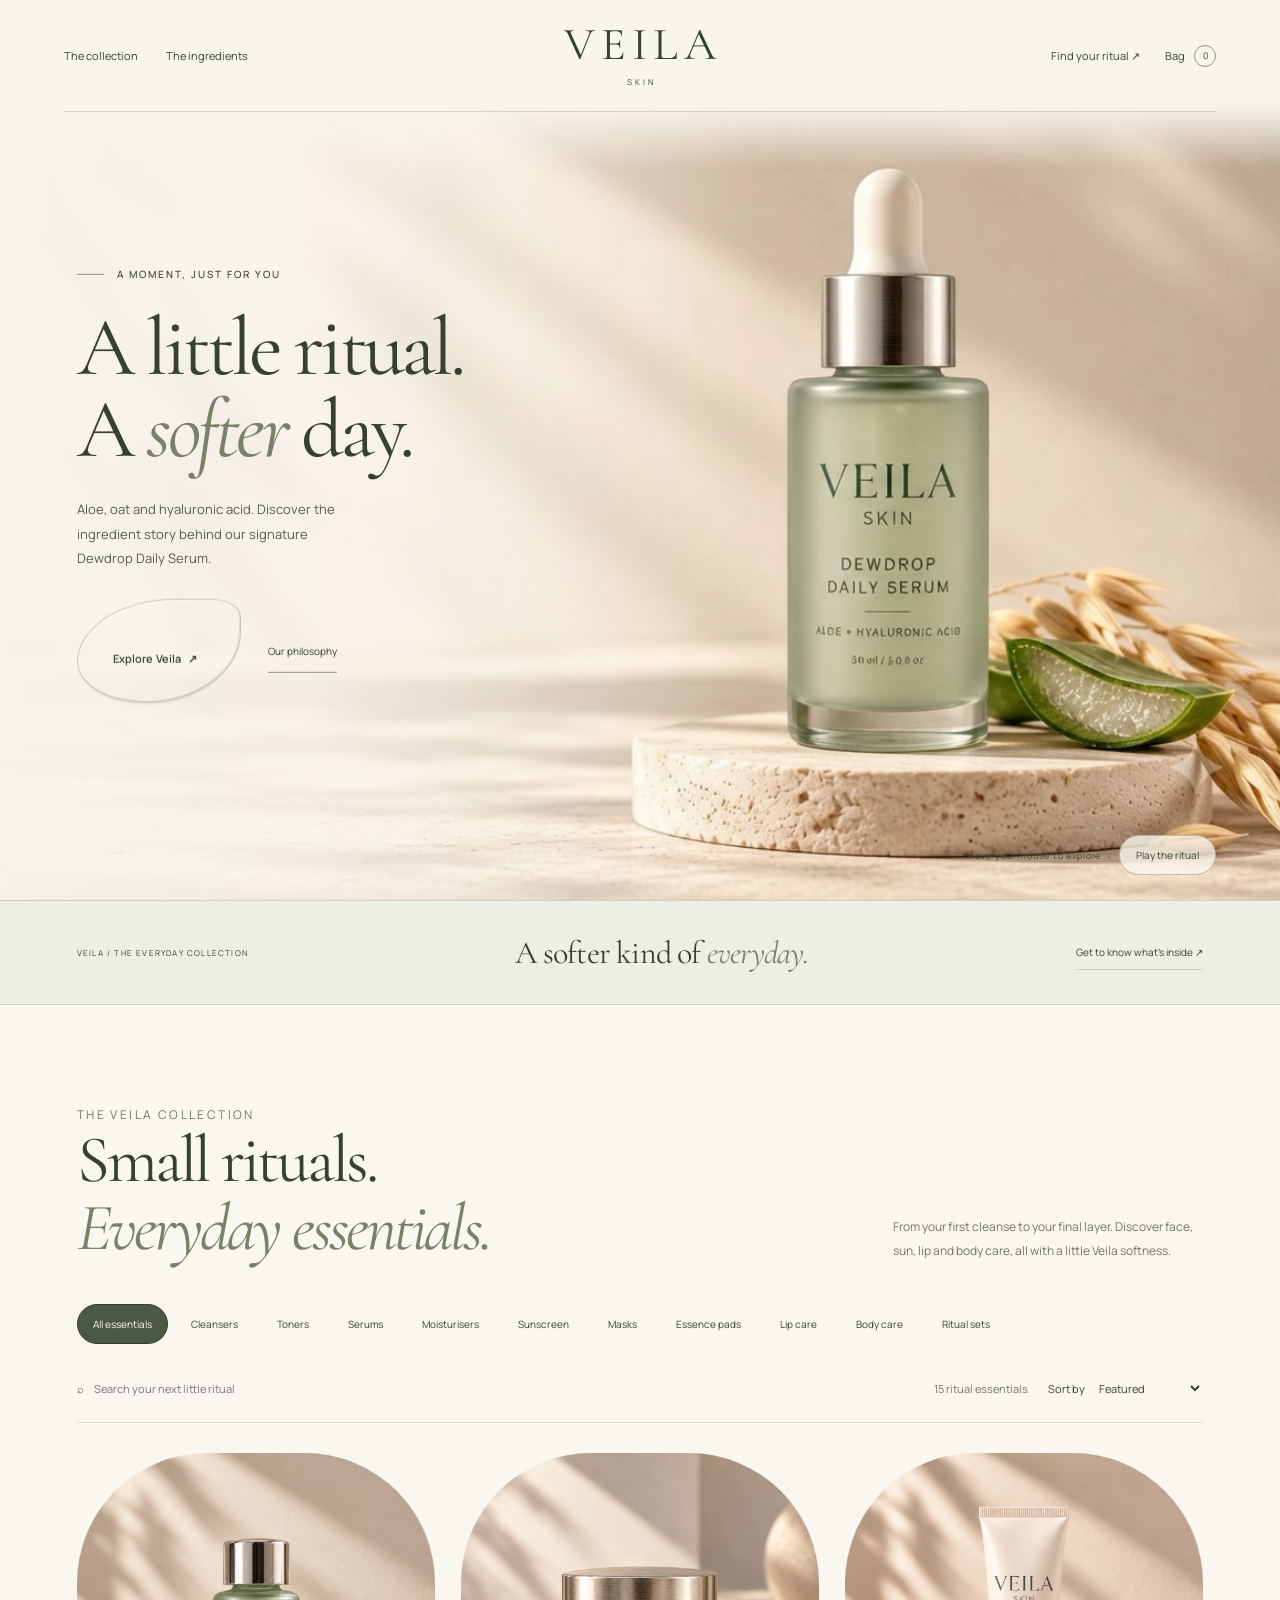
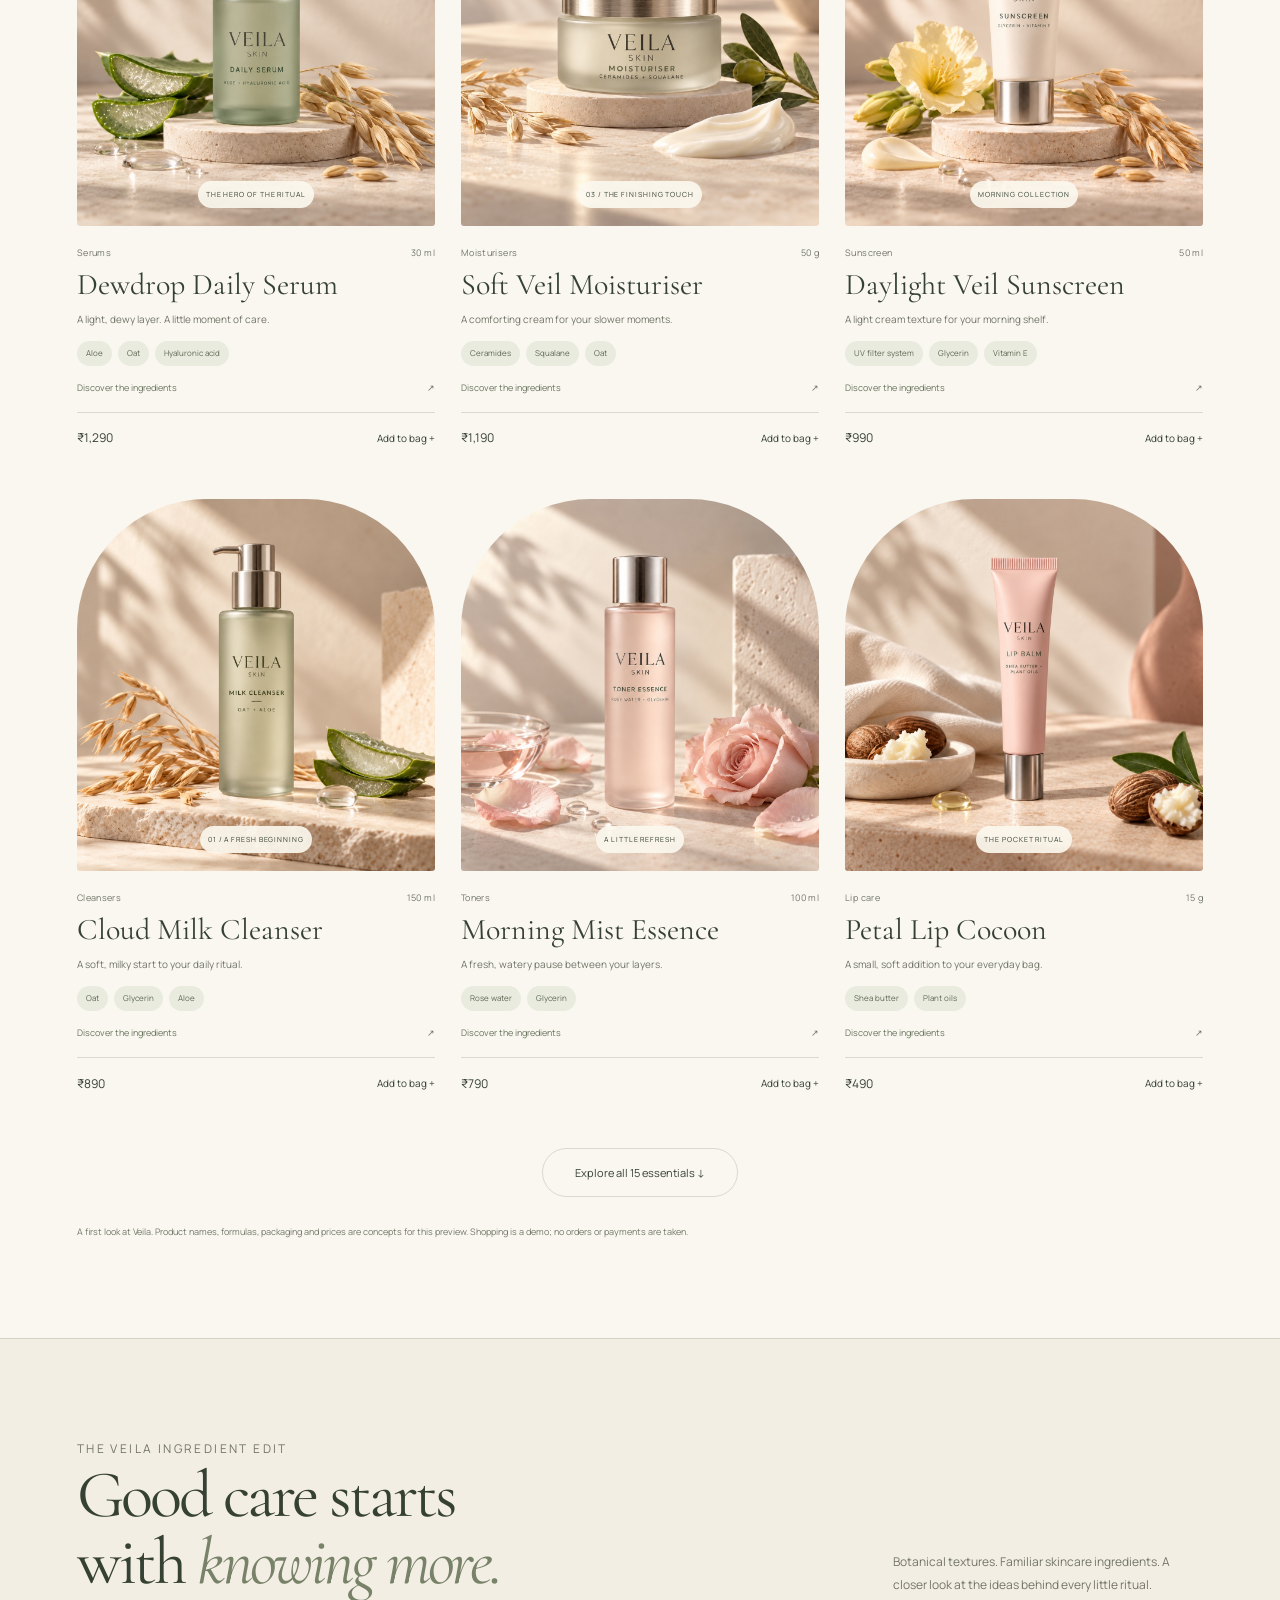
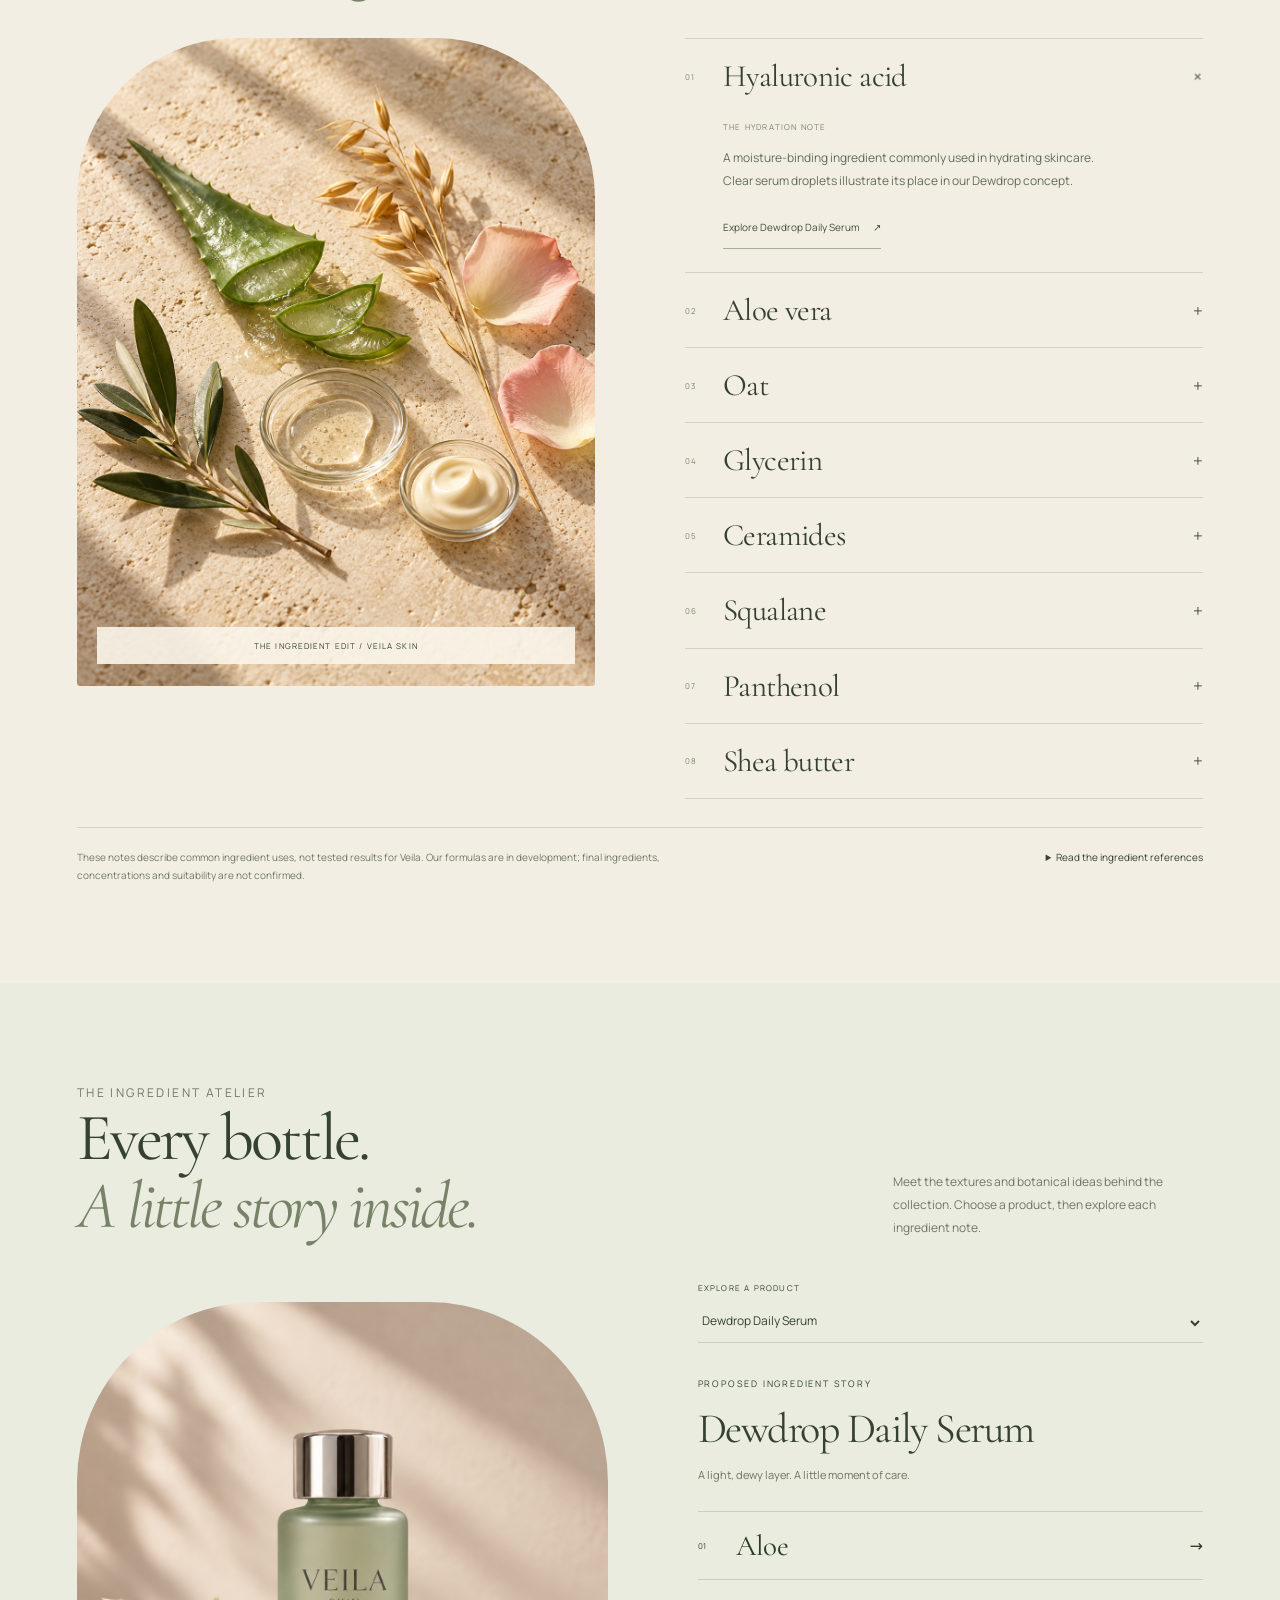
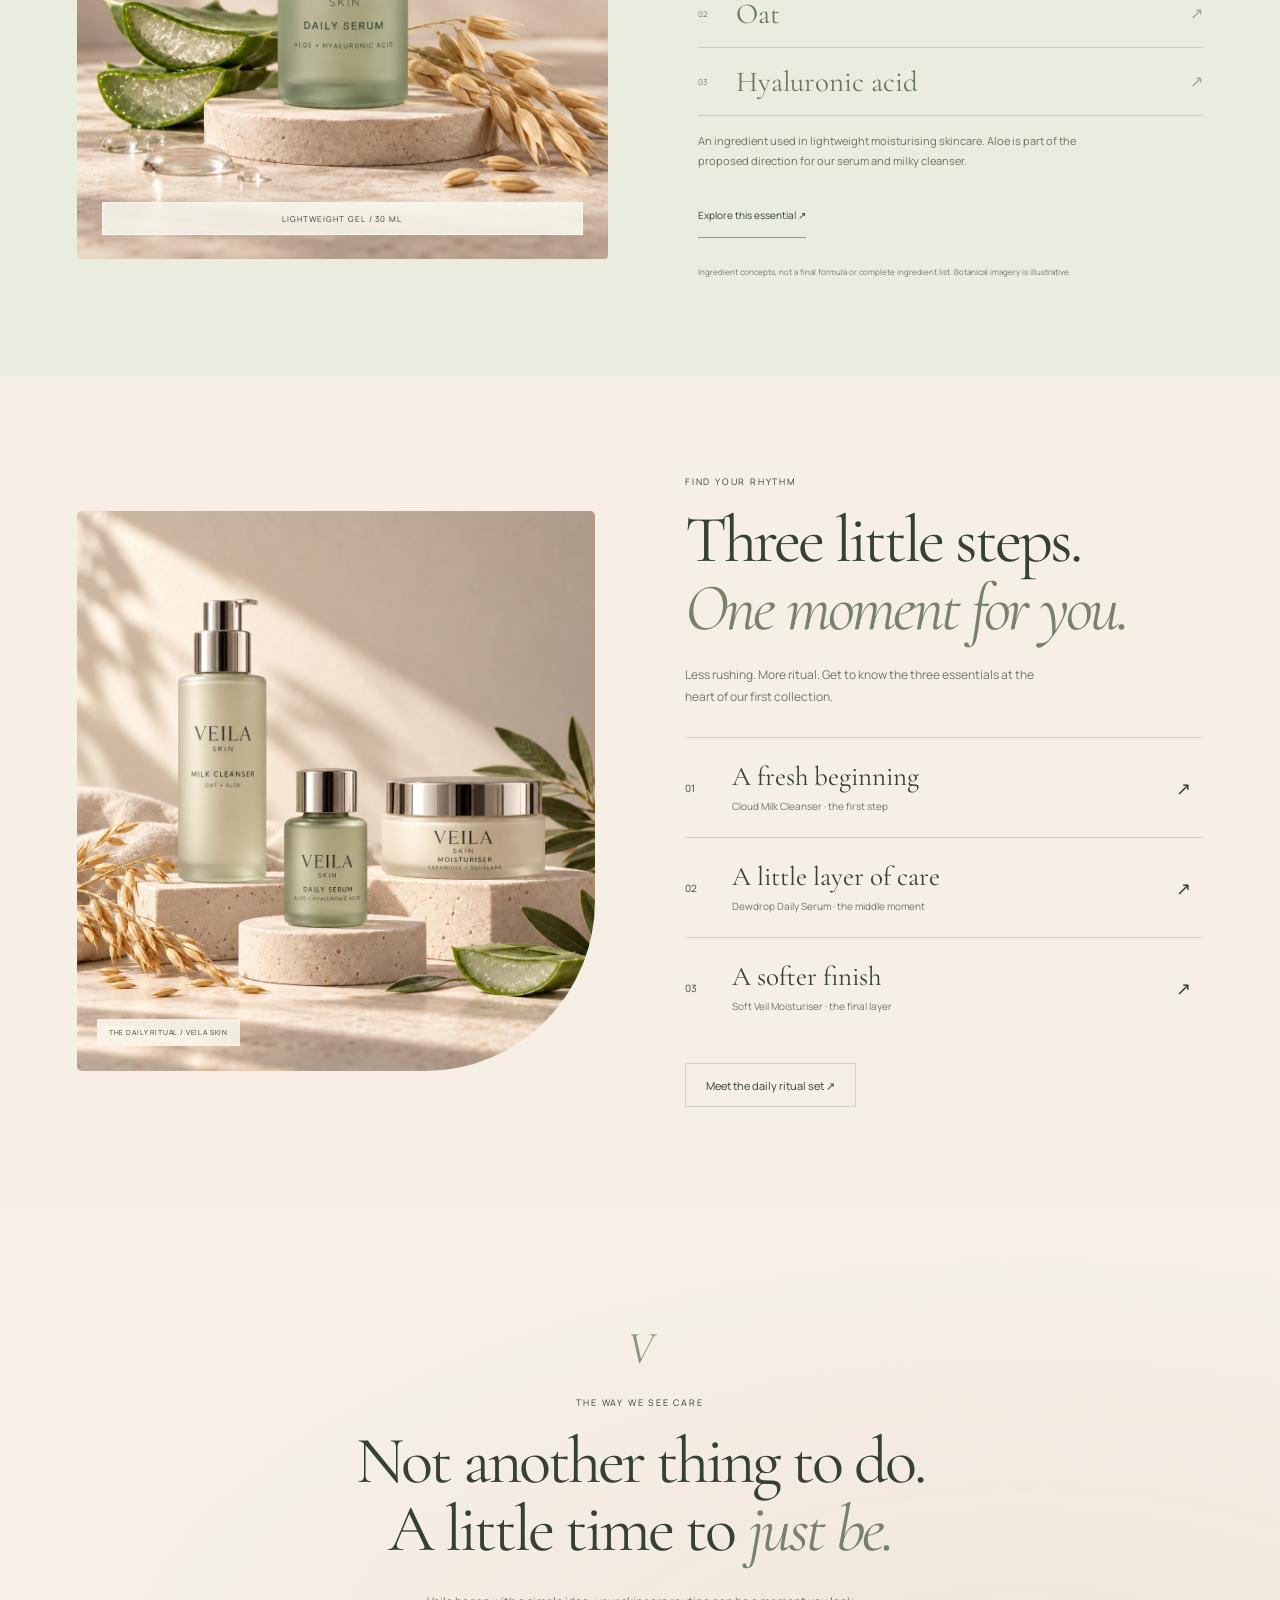
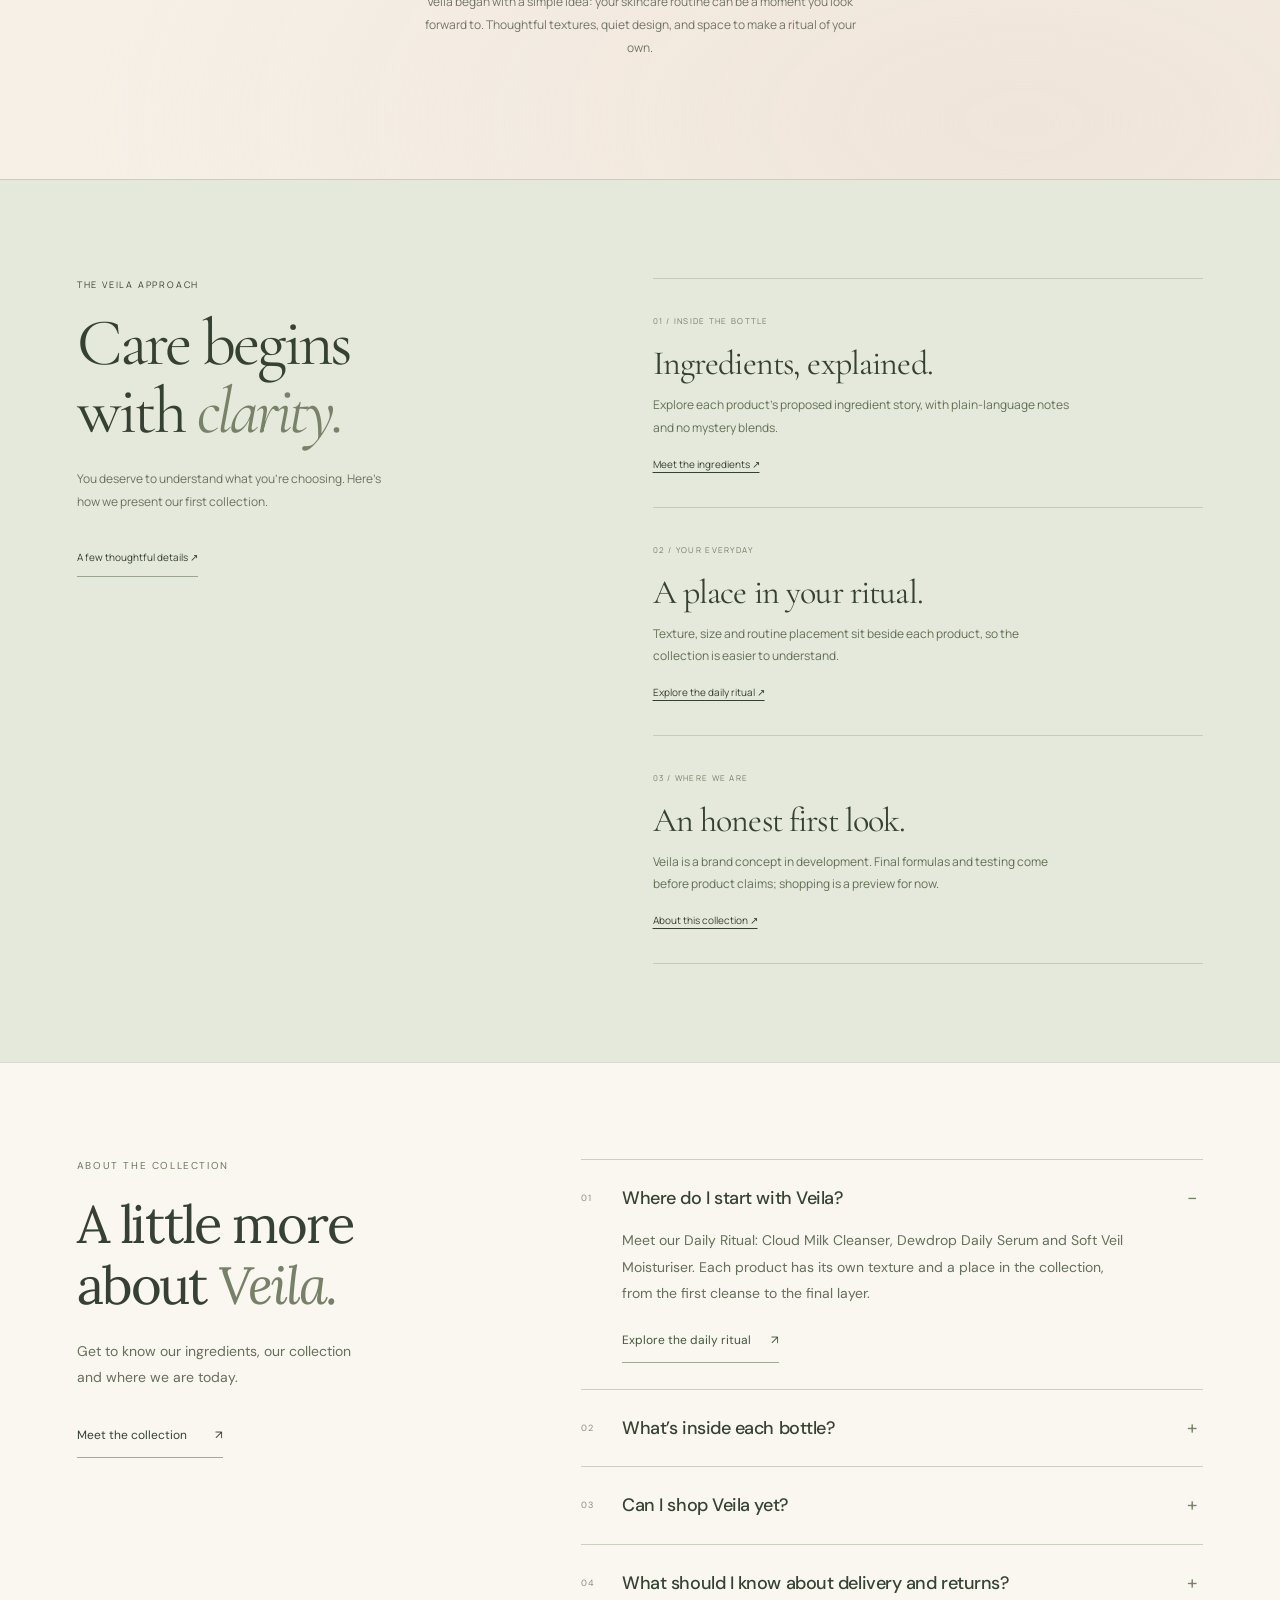
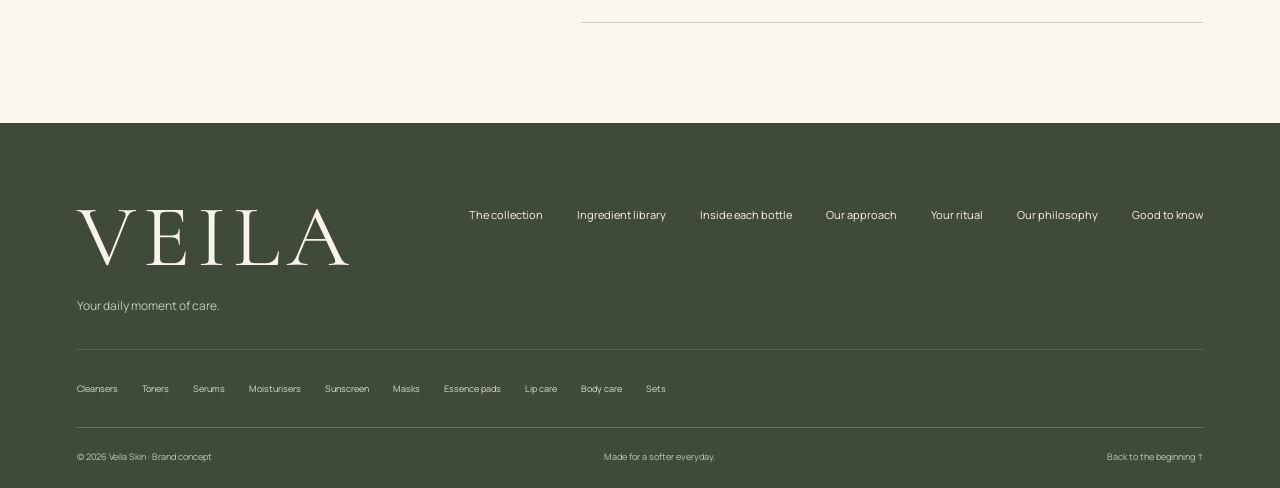
==== design/veila-hero.html @ 11baa106 "Use new Google Flow serum film for the interactive Veila hero" ====
<!DOCTYPE html>
<html lang="en">
<head>
<meta charset="UTF-8">
<meta name="viewport" content="width=device-width, initial-scale=1">
<meta name="description" content="Veila Skin — your daily moment of care. An interactive skincare design concept.">
<title>Veila Skin — A little ritual. A softer day.</title>
<link rel="preconnect" href="https://fonts.googleapis.com">
<link rel="preconnect" href="https://fonts.gstatic.com" crossorigin>
<link href="https://fonts.googleapis.com/css2?family=Cormorant+Garamond:ital,wght@0,400;0,500;1,400&family=Manrope:wght@400;500;600&family=DM+Sans:wght@400;500&family=Lora:ital,wght@0,400;1,400&display=swap" rel="stylesheet">
<style>
:root{--ink:#283a2e;--cream:#f8f5ee;--sage:#61734f;--muted:#697161;--line:rgba(40,58,46,.2)}
*{box-sizing:border-box}body{margin:0;background:var(--cream);color:var(--ink);font-family:Manrope,Arial,sans-serif}button,a,input{-webkit-tap-highlight-color:transparent}button{font:inherit;cursor:pointer}button:focus-visible,a:focus-visible,input:focus-visible{outline:2px solid #536a47;outline-offset:6px}a{color:inherit;text-decoration:none}.serif{font-family:'Cormorant Garamond',Georgia,serif}
.hero{position:relative;isolation:isolate;width:100%;height:100svh;min-height:640px;overflow:hidden;background:#e6dfd1}
.scene{position:absolute;inset:0;z-index:-3;overflow:hidden;pointer-events:none}.scene img,.scene canvas{width:100%;height:100%;display:block;object-fit:cover;object-position:57% center;transform:translateX(10%)}.shade{position:absolute;inset:0;z-index:-2;pointer-events:none;background:linear-gradient(90deg,rgba(248,245,238,.92) 0%,rgba(248,245,238,.8) 24%,rgba(248,245,238,.15) 49%,transparent 65%),linear-gradient(0deg,rgba(248,245,238,.95),transparent 20%,transparent 82%,rgba(248,245,238,.3))}
.nav{position:absolute;top:0;left:5%;right:5%;height:112px;display:grid;grid-template-columns:1fr 1fr 1fr;align-items:center;border-bottom:1px solid var(--line);z-index:3}.nav-links{display:flex;gap:28px}.nav button{background:none;border:0;padding:12px 0;min-height:44px;font-size:11px;color:var(--ink)}.brand{justify-self:center;display:flex;flex-direction:column;align-items:center}.brand-name{font-size:46px;letter-spacing:.13em;line-height:.9;padding-left:.13em}.brand-sub{font-size:8px;letter-spacing:.4em;padding-left:.4em;margin-top:10px}.nav-right{justify-self:end;display:flex;align-items:center;gap:25px}.bag-count{margin-left:7px;display:inline-flex;align-items:center;justify-content:center;width:22px;height:22px;border:1px solid #8f9b83;border-radius:50%;font-size:9px}.mobile-menu{display:none!important}
.copy{position:absolute;left:6%;top:50%;transform:translateY(-42%);max-width:44%;pointer-events:none}.copy button,.copy a{pointer-events:auto}.eyebrow{font-size:10px;font-weight:500;letter-spacing:.2em;text-transform:uppercase;display:flex;gap:13px;align-items:center;margin-bottom:26px}.eyebrow:before{content:'';width:27px;height:1px;background:#859479}.headline{font-weight:400;font-size:clamp(67px,6.8vw,110px);line-height:.94;letter-spacing:-.045em;margin:0 0 27px}.headline em{font-weight:400;color:var(--sage)}.intro{font-size:13px;line-height:1.9;max-width:295px;color:#53604c;margin:0 0 28px}.cta-row{display:flex;gap:27px;align-items:center}.primary{display:flex;align-items:center;gap:40px;background:var(--ink);color:var(--cream);border:1px solid var(--ink);padding:18px 22px;font-size:11px;transition:background .2s}.primary:hover{background:#42513b}.text-link{background:none;border:0;border-bottom:1px solid #8d9b81;padding:9px 0;min-height:44px;font-size:10px;color:var(--ink)}
.scene-note{position:absolute;right:5%;top:145px;font-size:9px;letter-spacing:.2em;text-transform:uppercase}
.mobile-panel{display:none;position:absolute;top:90px;left:20px;right:20px;padding:20px;background:rgba(248,245,238,.97);border:1px solid var(--line);z-index:4}.mobile-panel.is-open{display:flex;gap:24px}.mobile-panel button{border:0;background:none;font-size:12px;padding:10px 0}.toast{position:fixed;bottom:110px;left:50%;transform:translate(-50%,10px);max-width:calc(100vw - 32px);width:max-content;background:#283a2e;color:#f8f5ee;padding:14px 20px;font-size:12px;line-height:1.6;opacity:0;pointer-events:none;transition:opacity .2s,transform .2s;z-index:8}.toast.visible{opacity:1;transform:translate(-50%,0)}
@media(min-aspect-ratio:2/1){.scene img,.scene canvas{object-position:57% 58%}.headline{font-size:clamp(70px,6vw,100px)}.copy{transform:translateY(-38%)}}
@media(max-width:1050px){.nav{left:4%;right:4%;height:98px}.nav-links{gap:19px}.nav-right{gap:15px}.nav button{font-size:10px}.copy{left:5%;max-width:47%}.headline{font-size:75px}.scene-note{top:124px}.intro{font-size:12px;max-width:270px}.primary{gap:25px}}
@media(max-width:760px){.hero{min-height:720px}.nav{height:86px;left:22px;right:22px}.nav-links{display:none}.mobile-menu{display:block!important;justify-self:start}.brand-name{font-size:36px}.brand-sub{font-size:7px;margin-top:8px}.nav-right .ritual-link{display:none}.nav-right{gap:0}.nav button{font-size:10px}.scene{top:38%;height:55%;bottom:auto}.scene img,.scene canvas{object-position:57% center;transform:none}.shade{background:linear-gradient(180deg,#f8f5ee 0%,rgba(248,245,238,.98) 24%,rgba(248,245,238,.4) 43%,transparent 62%,rgba(248,245,238,.12) 76%,#f8f5ee 95%)}.copy{top:116px;left:24px;right:24px;max-width:none;transform:none}.eyebrow{font-size:8px;letter-spacing:.16em;margin-bottom:15px}.eyebrow:before{width:20px}.headline{font-size:clamp(48px,12vw,68px);line-height:.94;margin-bottom:15px;letter-spacing:-.045em}.intro{font-size:11px;line-height:1.7;max-width:270px;margin-bottom:16px}.primary{font-size:10px;padding:13px 17px;gap:27px}.text-link{font-size:9px}.cta-row{gap:23px}.scene-note{display:none}.toast{bottom:100px}}
@media(max-height:690px) and (min-width:761px){.nav{height:85px}.copy{transform:translateY(-35%)}.headline{font-size:70px;margin-bottom:19px}.eyebrow{margin-bottom:17px}.intro{margin-bottom:19px}.scene-note{top:115px}}
@media(prefers-reduced-motion:reduce){*{transition:none!important}}
.scene canvas{position:absolute;inset:0}.scene canvas[hidden]{display:none}
</style>
<link rel="stylesheet" href="storefront.css">
<link rel="stylesheet" href="veila-refined.css">
<link rel="stylesheet" href="hero-refined.css">
</head>
<body>
<a class="skip-link" href="#collection">Skip to collection</a>
<main>
<section class="hero film-hero" id="hero" aria-label="Veila Skin introduction">
  <div class="scene hero-film-scene" id="bottle-viewer" aria-label="Veila Dewdrop serum film with aloe and oats">
    <img class="film-poster" src="assets/veila-hero-v3/poster.jpg" alt="Veila Dewdrop Daily Serum on pale stone with aloe and oats" width="1280" height="720" fetchpriority="high">
    <video id="hero-film" muted playsinline preload="auto" poster="assets/veila-hero-v3/poster.jpg" aria-label="Ten-second Veila serum ritual: a glass dropper opens and releases serum" tabindex="-1"><source src="assets/veila-hero-v3/veila-natural-ritual-10s.mp4" type="video/mp4"></video>
  </div>
  <div class="shade" aria-hidden="true"></div>
  <header class="nav" aria-label="Main navigation">
    <nav class="nav-links" aria-label="Explore Veila"><button type="button" data-jump="collection">The collection</button><button type="button" data-jump="ingredients">The ingredients</button></nav>
    <button class="mobile-menu" id="menu-toggle" type="button" aria-controls="mobile-navigation" aria-expanded="false">Menu +</button>
    <a id="veila-home" class="brand" href="#hero" aria-label="Veila Skin home"><span class="brand-name serif">VEILA</span><span class="brand-sub">SKIN</span></a>
    <div class="nav-right"><button type="button" class="ritual-link" data-jump="ritual">Find your ritual ↗</button><button type="button" data-bag aria-label="Shopping bag, zero items">Bag <span class="bag-count">0</span></button></div>
  </header>
  <nav class="mobile-panel" id="mobile-navigation" aria-label="Mobile navigation"><button type="button" data-jump="collection">The collection</button><button type="button" data-jump="ingredients">The ingredients</button></nav>
  <section class="copy" aria-labelledby="headline">
    <div class="eyebrow">A moment, just for you</div>
    <h1 class="headline serif" id="headline">A little ritual.<br>A <em>softer</em> day.</h1>
    <p class="intro">Aloe, oat and hyaluronic acid. Discover the ingredient story behind our signature Dewdrop Daily Serum.</p>
    <div class="cta-row"><span class="water-button-anchor"><button class="primary water-button" type="button" data-jump="collection"><span class="water-button-label">Explore Veila <span aria-hidden="true">↗</span></span></button></span><button class="text-link" type="button" data-jump="philosophy">Our philosophy</button></div>
  </section>
  <div class="film-controls"><span class="film-hint">Move your mouse to explore</span><button type="button" class="film-toggle" id="film-toggle" aria-pressed="false">Play the ritual</button></div>

</section>
<div class="editorial-strip"><span>VEILA / THE EVERYDAY COLLECTION</span><p class="serif">A softer kind of <em>everyday.</em></p><a href="#ingredients">Get to know what’s inside ↗</a></div>
<section class="section collection" id="collection" aria-labelledby="collection-title">
  <div class="section-top"><div><p class="section-kicker">The Veila collection</p><h2 class="section-heading serif" id="collection-title">Small rituals.<br><em>Everyday essentials.</em></h2></div><p>From your first cleanse to your final layer. Discover face, sun, lip and body care, all with a little Veila softness.</p></div>
  <div class="category-tabs" role="group" aria-label="Filter by product category"><button type="button" data-category="All" aria-pressed="true">All essentials</button><button type="button" data-category="Cleansers" aria-pressed="false">Cleansers</button><button type="button" data-category="Toners" aria-pressed="false">Toners</button><button type="button" data-category="Serums" aria-pressed="false">Serums</button><button type="button" data-category="Moisturisers" aria-pressed="false">Moisturisers</button><button type="button" data-category="Sunscreen" aria-pressed="false">Sunscreen</button><button type="button" data-category="Masks" aria-pressed="false">Masks</button><button type="button" data-category="Essence pads" aria-pressed="false">Essence pads</button><button type="button" data-category="Lip care" aria-pressed="false">Lip care</button><button type="button" data-category="Body care" aria-pressed="false">Body care</button><button type="button" data-category="Sets" aria-pressed="false">Ritual sets</button></div>
  <div class="shop-tools"><label class="search-wrap"><span aria-hidden="true">⌕</span><input id="product-search" type="search" aria-label="Search the collection" placeholder="Search your next little ritual"></label><span class="product-count" id="product-count" role="status">15 ritual essentials</span><label class="sort-wrap" for="product-sort">Sort by <select id="product-sort"><option value="featured">Featured</option><option value="low">Price: low to high</option><option value="high">Price: high to low</option><option value="name">Name: A to Z</option></select></label></div>
  <div class="product-grid" id="product-grid"></div>
<div class="collection-more"><button type="button" class="outline-button" id="show-more">Explore all 15 essentials ↓</button></div>
  <noscript><p>Enable JavaScript to explore the collection and interactive product details.</p></noscript>
  <p class="catalog-note">A first look at Veila. Product names, formulas, packaging and prices are concepts for this preview. Shopping is a demo; no orders or payments are taken.</p>
</section>
<section class="section ingredient-library" id="ingredient-library" aria-labelledby="library-title">
  <div class="section-top"><div><p class="section-kicker">The Veila ingredient edit</p><h2 class="section-heading serif" id="library-title">Good care starts<br>with <em>knowing more.</em></h2></div><p>Botanical textures. Familiar skincare ingredients. A closer look at the ideas behind every little ritual.</p></div>
  <div class="library-layout"><figure class="library-photo"><img src="assets/veila-parallax/ingredient-still-life.png" alt="Aloe, oats, rose petals, olive leaves and skincare textures arranged on warm limestone" width="1122" height="1402" loading="lazy"><figcaption>THE INGREDIENT EDIT / VEILA SKIN</figcaption></figure><div class="library-index"><details class="library-entry" open><summary><span class="library-number">01</span><span class="serif">Hyaluronic acid</span><span class="library-plus" aria-hidden="true">+</span></summary><div class="library-entry-body"><span class="library-role">The hydration note</span><p>A moisture-binding ingredient commonly used in hydrating skincare. Clear serum droplets illustrate its place in our Dewdrop concept.</p><button type="button" data-ingredients="serum">Explore Dewdrop Daily Serum <span aria-hidden="true">↗</span></button></div></details><details class="library-entry" ><summary><span class="library-number">02</span><span class="serif">Aloe vera</span><span class="library-plus" aria-hidden="true">+</span></summary><div class="library-entry-body"><span class="library-role">The botanical note</span><p>An ingredient used in lightweight moisturising skincare. Aloe is part of the proposed direction for our serum and milky cleanser.</p><button type="button" data-ingredients="cleanser">Explore Cloud Milk Cleanser <span aria-hidden="true">↗</span></button></div></details><details class="library-entry" ><summary><span class="library-number">03</span><span class="serif">Oat</span><span class="library-plus" aria-hidden="true">+</span></summary><div class="library-entry-body"><span class="library-role">The comfort note</span><p>Oat inspires our cleanser, serum and body care. Its final ingredient form is still being selected; colloidal oatmeal is a specific form used in soothing skincare.</p><button type="button" data-ingredients="body">Explore Oat Silk Body Lotion <span aria-hidden="true">↗</span></button></div></details><details class="library-entry" ><summary><span class="library-number">04</span><span class="serif">Glycerin</span><span class="library-plus" aria-hidden="true">+</span></summary><div class="library-entry-body"><span class="library-role">The everyday moisture note</span><p>A humectant used to attract moisture. A proposed ingredient in our cleanser, toner, body care and several other Veila essentials.</p><button type="button" data-ingredients="toner">Explore Morning Mist Essence <span aria-hidden="true">↗</span></button></div></details><details class="library-entry" ><summary><span class="library-number">05</span><span class="serif">Ceramides</span><span class="library-plus" aria-hidden="true">+</span></summary><div class="library-entry-body"><span class="library-role">The barrier note</span><p>Lipids used in moisturisers to support the skin barrier. Part of the proposed direction for Soft Veil and Rice Cloud.</p><button type="button" data-ingredients="cream">Explore Soft Veil Moisturiser <span aria-hidden="true">↗</span></button></div></details><details class="library-entry" ><summary><span class="library-number">06</span><span class="serif">Squalane</span><span class="library-plus" aria-hidden="true">+</span></summary><div class="library-entry-body"><span class="library-role">The softening note</span><p>An emollient oil used in moisturising skincare. Proposed for Soft Veil and Moonlit; the olive imagery is illustrative, not a sourcing claim.</p><button type="button" data-ingredients="night">Explore Moonlit Peptide Serum <span aria-hidden="true">↗</span></button></div></details><details class="library-entry" ><summary><span class="library-number">07</span><span class="serif">Panthenol</span><span class="library-plus" aria-hidden="true">+</span></summary><div class="library-entry-body"><span class="library-role">The vitamin B5 note</span><p>Provitamin B5 is found in moisturising skincare. It features in the proposed ingredient stories for Meadow Dew and Dew Petal.</p><button type="button" data-ingredients="gel">Explore Meadow Dew Gel Moisturiser <span aria-hidden="true">↗</span></button></div></details><details class="library-entry" ><summary><span class="library-number">08</span><span class="serif">Shea butter</span><span class="library-plus" aria-hidden="true">+</span></summary><div class="library-entry-body"><span class="library-role">The rich texture note</span><p>A butter used in moisturising products. It inspires the rich texture direction of our lip balm and body lotion.</p><button type="button" data-ingredients="lip">Explore Petal Lip Cocoon <span aria-hidden="true">↗</span></button></div></details></div></div>
  <div class="library-footnote"><p>These notes describe common ingredient uses, not tested results for Veila. Our formulas are in development; final ingredients, concentrations and suitability are not confirmed.</p><details><summary>Read the ingredient references</summary><p><a href="https://www.aad.org/public/everyday-care/skin-care-secrets/routine/facial-masks-and-skin-care" target="_blank" rel="noopener">American Academy of Dermatology: skincare ingredients ↗</a><br><a href="https://www.aad.org/public/everyday-care/skin-care-basics/care/winter-skin-survival-kit" target="_blank" rel="noopener">American Academy of Dermatology: moisturising ingredients ↗</a><br><a href="https://health.clevelandclinic.org/squalane" target="_blank" rel="noopener">Cleveland Clinic: squalane ↗</a><br><a href="https://www.healthychildren.org/English/ages-stages/teen/Pages/trendy-skin-care-for-tweens-and-teens-is-it-safe.aspx" target="_blank" rel="noopener">American Academy of Pediatrics: moisturiser ingredient guidance ↗</a></p></details></div>
</section>
<section class="ingredient-section section" id="ingredients" aria-labelledby="ingredients-heading">
 <div class="section-top"><div><p class="section-kicker">The ingredient atelier</p><h2 class="section-heading serif" id="ingredients-heading">Every bottle.<br><em>A little story inside.</em></h2></div><p>Meet the textures and botanical ideas behind the collection. Choose a product, then explore each ingredient note.</p></div>
 <div class="ingredient-layout"><div class="ingredient-picture" id="ingredient-picture"></div><div class="ingredient-copy"><label class="ingredient-selector" for="ingredient-product">EXPLORE A PRODUCT<select id="ingredient-product"></select></label><p class="section-kicker">PROPOSED INGREDIENT STORY</p><h3 class="serif" id="ingredient-name"></h3><p id="ingredient-intro"></p><div id="ingredient-notes" class="ingredient-notes"></div><p id="ingredient-description" role="status"></p><button type="button" class="text-link" id="ingredient-view-product" data-detail="serum">Explore this essential ↗</button><p id="ingredient-disclaimer" class="catalog-note"></p></div></div>
</section>
<section class="section ritual" id="ritual" aria-labelledby="ritual-title">
  <div class="ritual-picture"><img src="assets/veila-products/set-labelled.jpg" width="1254" height="1254" loading="lazy" alt="Veila cleanser, serum and moisturiser on limestone with oat and aloe ingredient styling"><span>THE DAILY RITUAL / VEILA SKIN</span></div>
  <div class="ritual-copy"><div class="section-kicker">Find your rhythm</div><h2 class="section-heading serif" id="ritual-title">Three little steps.<br><em>One moment for you.</em></h2><p>Less rushing. More ritual. Get to know the three essentials at the heart of our first collection.</p><ol class="ritual-steps"><li><span class="step-number">01</span><div><span class="step-title">A fresh beginning</span><span class="step-detail">Cloud Milk Cleanser · the first step</span></div><button class="step-link" type="button" data-detail="cleanser" aria-label="Explore Cloud Milk Cleanser">↗</button></li><li><span class="step-number">02</span><div><span class="step-title">A little layer of care</span><span class="step-detail">Dewdrop Daily Serum · the middle moment</span></div><button class="step-link" type="button" data-detail="serum" aria-label="Explore Dewdrop Daily Serum">↗</button></li><li><span class="step-number">03</span><div><span class="step-title">A softer finish</span><span class="step-detail">Soft Veil Moisturiser · the final layer</span></div><button class="step-link" type="button" data-detail="cream" aria-label="Explore Soft Veil Moisturiser">↗</button></li></ol><button type="button" class="outline-button" data-detail="set">Meet the daily ritual set ↗</button></div>
</section>
<section class="section philosophy" id="philosophy" aria-labelledby="philosophy-title"><p class="section-kicker">The way we see care</p><h2 class="section-heading serif" id="philosophy-title">Not another thing to do.<br>A little time to <em>just be.</em></h2><p>Veila began with a simple idea: your skincare routine can be a moment you look forward to. Thoughtful textures, quiet design, and space to make a ritual of your own.</p></section>
<section class="section care-clarity" id="our-approach" aria-labelledby="clarity-title"><div class="clarity-heading"><p class="section-kicker">The Veila approach</p><h2 class="section-heading serif" id="clarity-title">Care begins<br>with <em>clarity.</em></h2><p>You deserve to understand what you’re choosing. Here’s how we present our first collection.</p><a class="clarity-link" href="#details">A few thoughtful details ↗</a></div><div class="clarity-principles"><article><span>01 / INSIDE THE BOTTLE</span><h3 class="serif">Ingredients, explained.</h3><p>Explore each product’s proposed ingredient story, with plain-language notes and no mystery blends.</p><a href="#ingredient-library">Meet the ingredients ↗</a></article><article><span>02 / YOUR EVERYDAY</span><h3 class="serif">A place in your ritual.</h3><p>Texture, size and routine placement sit beside each product, so the collection is easier to understand.</p><a href="#ritual">Explore the daily ritual ↗</a></article><article><span>03 / WHERE WE ARE</span><h3 class="serif">An honest first look.</h3><p>Veila is a brand concept in development. Final formulas and testing come before product claims; shopping is a preview for now.</p><a href="#details">About this collection ↗</a></article></div></section>
<section class="section details-section" id="details" aria-labelledby="details-title">
  <div class="faq-introduction"><p class="section-kicker">About the collection</p><h2 class="section-heading" id="details-title">A little more<br>about <em>Veila.</em></h2><p class="faq-intro">Get to know our ingredients, our collection and where we are today.</p><a class="faq-collection-link" href="#collection">Meet the collection <span aria-hidden="true">↗</span></a></div>
  <div class="faq">
    <details open><summary><span class="faq-number" aria-hidden="true">01</span><span>Where do I start with Veila?</span></summary><div class="faq-answer"><p>Meet our Daily Ritual: Cloud Milk Cleanser, Dewdrop Daily Serum and Soft Veil Moisturiser. Each product has its own texture and a place in the collection, from the first cleanse to the final layer.</p><a href="#ritual">Explore the daily ritual <span aria-hidden="true">↗</span></a></div></details>
    <details><summary><span class="faq-number" aria-hidden="true">02</span><span>What’s inside each bottle?</span></summary><div class="faq-answer"><p>Every product has an ingredient story. Explore the key ingredients, learn why they appear in skincare, and see which Veila products they’re proposed for. Complete ingredient lists will accompany the finished formulas.</p><a href="#ingredient-library">Read the ingredient edit <span aria-hidden="true">↗</span></a></div></details>
    <details><summary><span class="faq-number" aria-hidden="true">03</span><span>Can I shop Veila yet?</span></summary><div class="faq-answer"><p>Not just yet. We’re developing our first collection. For now, you can explore the products and put together a preview bag. Checkout is not open, and the prices shown are illustrative.</p></div></details>
    <details><summary><span class="faq-number" aria-hidden="true">04</span><span>What should I know about delivery and returns?</span></summary><div class="faq-answer"><p>We’ll share delivery locations, shipping costs and return terms before orders open, so you can read the details before deciding to buy. These policies haven’t been finalised yet.</p></div></details>
  </div>
</section>
</main>
<footer class="site-footer"><div class="footer-top"><div><a href="#hero" class="footer-wordmark serif" aria-label="Veila Skin, back to top">VEILA</a><p class="footer-tagline">Your daily moment of care.</p></div><nav class="footer-links" aria-label="Footer navigation"><a href="#collection">The collection</a><a href="#ingredient-library">Ingredient library</a><a href="#ingredients">Inside each bottle</a><a href="#our-approach">Our approach</a><a href="#ritual">Your ritual</a><a href="#philosophy">Our philosophy</a><a href="#details">Good to know</a></nav></div><div class="footer-shop" aria-label="Shop by category"><button type="button" data-shop-category="Cleansers">Cleansers</button><button type="button" data-shop-category="Toners">Toners</button><button type="button" data-shop-category="Serums">Serums</button><button type="button" data-shop-category="Moisturisers">Moisturisers</button><button type="button" data-shop-category="Sunscreen">Sunscreen</button><button type="button" data-shop-category="Masks">Masks</button><button type="button" data-shop-category="Essence pads">Essence pads</button><button type="button" data-shop-category="Lip care">Lip care</button><button type="button" data-shop-category="Body care">Body care</button><button type="button" data-shop-category="Sets">Sets</button></div><div class="footer-bottom"><span>© 2026 Veila Skin · Brand concept</span><span>Made for a softer everyday.</span><a href="#hero">Back to the beginning ↑</a></div></footer>
<div class="toast" id="preview-status" role="status" aria-live="polite"></div>
<dialog class="shop-dialog" id="product-dialog" aria-labelledby="product-dialog-title"><button type="button" class="dialog-close" data-close aria-label="Close product details" autofocus>×</button><div id="product-detail"></div></dialog>
<dialog class="shop-dialog bag-dialog" id="bag-dialog" aria-labelledby="bag-title"><button type="button" class="dialog-close" data-close aria-label="Close shopping bag" autofocus>×</button><div class="bag-content"><p class="section-kicker">A moment of your own</p><h2 class="serif" id="bag-title">Your ritual bag.</h2><p class="bag-intro">Your collection, coming together. This preview bag is saved only in this browser.</p><div id="bag-items"></div><div class="bag-total"><span>Concept subtotal</span><strong id="bag-total">₹0</strong></div><p class="bag-intro">Shopping preview · Checkout isn't open yet. No orders or payments are taken.</p><button class="primary" type="button" data-continue>Continue exploring ↗</button></div></dialog>
<script src="hero-film.js"></script>
<script src="water-button.js"></script>
<script src="storefront.js"></script>
</body>
</html>
---- design/storefront.css ----
html{scroll-behavior:smooth;scroll-padding-top:24px}.skip-link{position:fixed;top:-60px;left:20px;z-index:30;background:var(--ink);color:var(--cream);padding:14px}.skip-link:focus{top:16px}.section{padding:94px 6%}.section-kicker{font-size:10px;letter-spacing:.2em;text-transform:uppercase;margin:0 0 18px}.section-heading{font-size:clamp(42px,5vw,68px);line-height:1.02;font-weight:400;letter-spacing:-.035em;margin:0}.section-heading em{color:var(--sage);font-weight:400}.section-top{display:flex;justify-content:space-between;gap:35px;align-items:flex-end;margin-bottom:36px}.section-top p{max-width:310px;font-size:12px;line-height:1.9;color:var(--muted);margin:0}.collection{background:#faf8f2}.category-tabs{display:flex;gap:9px;flex-wrap:wrap;margin-bottom:30px}.category-tabs button{border:1px solid var(--line);background:transparent;padding:12px 19px;border-radius:30px;color:var(--ink);font-size:11px;min-height:44px}.category-tabs button[aria-pressed=true]{background:var(--ink);border-color:var(--ink);color:var(--cream)}.shop-tools{display:flex;gap:20px;justify-content:space-between;align-items:center;border-top:1px solid var(--line);border-bottom:1px solid var(--line);padding:16px 0;margin-bottom:28px;font-size:11px}.search-wrap{display:flex;align-items:center;gap:10px;flex:1;max-width:310px}.search-wrap input{width:100%;min-width:0;background:transparent;border:0;padding:10px 0;font:inherit;color:var(--ink)}.sort-wrap{display:flex;gap:10px;align-items:center}.sort-wrap select{font:inherit;background:transparent;border:0;color:var(--ink);padding:10px 0;max-width:170px}.product-count{margin-left:auto;color:var(--muted)}.product-grid{display:grid;grid-template-columns:repeat(3,minmax(0,1fr));gap:40px 24px}.product-card{min-width:0}.product-visual{position:relative;display:block;border:0;width:100%;height:330px;background:var(--product-bg,#e7e8dd);color:var(--ink);overflow:hidden;padding:0}.product-visual:after{content:'View the details ↗';position:absolute;bottom:18px;left:0;right:0;font-size:10px;opacity:0;transform:translateY(6px);transition:.2s}.product-visual:hover:after,.product-visual:focus-visible:after{opacity:1;transform:none}.product-visual svg{width:100%;height:100%;padding:30px 44px;transition:transform .35s}.product-visual:hover svg{transform:translateY(-7px) rotate(-3deg)}.product-tag{position:absolute;top:18px;left:18px;font-size:8px;letter-spacing:.13em;text-transform:uppercase;z-index:1}.product-meta{display:flex;justify-content:space-between;gap:12px;font-size:9px;color:var(--muted);margin:19px 0 9px;letter-spacing:.04em}.product-title{font-size:29px;font-weight:400;line-height:1.1;margin:0 0 8px}.product-title button{border:0;padding:0;background:none;color:inherit;font:inherit;text-align:left}.product-description{font-size:11px;color:var(--muted);line-height:1.7;margin:0 0 16px}.product-buy{display:flex;align-items:center;justify-content:space-between;border-top:1px solid var(--line);padding-top:13px;font-size:12px}.add-button{border:0;background:none;color:var(--ink);padding:10px 0 10px 14px;font-size:11px}.add-button:hover{text-decoration:underline}.catalog-note{font-size:10px;color:var(--muted);line-height:1.8;margin:26px 0 0}.empty-results{grid-column:1/-1;text-align:center;padding:60px 0}.empty-results p{font-size:13px}.outline-button{border:1px solid var(--line);padding:13px 20px;color:var(--ink);background:transparent;font-size:11px;min-height:44px}.ritual{background:#e7e9df;display:grid;grid-template-columns:1fr 1fr;gap:8%;align-items:center}.ritual-picture{position:relative;aspect-ratio:1/1.12;overflow:hidden;background:#dedacb}.ritual-picture img{width:100%;height:100%;object-fit:cover;object-position:58% center}.ritual-picture span{position:absolute;left:24px;bottom:24px;font-size:10px;letter-spacing:.12em}.ritual-copy>p{font-size:12px;line-height:1.9;color:var(--muted);margin:22px 0 28px;max-width:350px}.ritual-steps{margin:0 0 26px;padding:0;list-style:none}.ritual-steps li{display:grid;grid-template-columns:32px 1fr auto;gap:15px;align-items:center;border-top:1px solid var(--line);padding:18px 0}.step-number{font-size:10px}.step-title{display:block;font-family:'Cormorant Garamond',Georgia,serif;font-size:27px}.step-detail{font-size:10px;color:var(--muted)}.step-link{background:none;border:0;color:var(--ink);padding:12px;font-size:18px}.philosophy{text-align:center;padding-top:105px;padding-bottom:105px}.philosophy .section-heading{max-width:780px;margin:0 auto}.philosophy>p:last-child{max-width:440px;margin:28px auto 0;font-size:12px;line-height:1.9;color:var(--muted)}.details-section{display:grid;grid-template-columns:1fr 1.3fr;gap:8%;padding-top:65px;border-top:1px solid var(--line)}.faq details{border-bottom:1px solid var(--line);padding:19px 0;font-size:12px;line-height:1.9}.faq details:first-child{padding-top:0}.faq summary{cursor:pointer;list-style:none;display:flex;justify-content:space-between;gap:16px}.faq summary:after{content:'+'}.faq details[open] summary:after{content:'−'}.faq p{color:var(--muted);max-width:540px;font-size:11px}.site-footer{background:var(--ink);color:var(--cream);padding:60px 6% 25px}.footer-top{display:flex;justify-content:space-between;gap:35px;align-items:start}.footer-wordmark{font-size:74px;letter-spacing:.08em;line-height:1}.footer-tagline{font-size:12px;color:#c0c9b7;margin:16px 0 0}.footer-links{display:flex;gap:34px;font-size:11px;flex-wrap:wrap;padding-top:14px}.footer-bottom{margin-top:55px;padding-top:22px;border-top:1px solid #ffffff30;display:flex;gap:20px;justify-content:space-between;font-size:9px;color:#c0c9b7}.shop-dialog{border:0;padding:0;color:var(--ink);background:var(--cream);max-height:90svh;max-width:calc(100vw - 32px);width:860px;overflow:auto}.shop-dialog::backdrop{background:rgba(24,34,27,.48);backdrop-filter:blur(5px)}body:has(dialog[open]){overflow:hidden}.dialog-close{position:absolute;right:15px;top:15px;z-index:2;width:42px;height:42px;border:1px solid var(--line);background:var(--cream);color:var(--ink);font-size:23px}.detail-layout{display:grid;grid-template-columns:.9fr 1fr}.detail-art{min-height:480px;display:grid;place-items:center;background:var(--product-bg)}.detail-art svg{width:90%;max-height:380px}.detail-content{padding:66px 35px 35px}.detail-content h2,.bag-content h2{font-size:42px;font-weight:400;line-height:1;margin:0 0 16px}.detail-content .description{font-size:12px;line-height:1.8;color:var(--muted)}.detail-content .primary{width:100%;justify-content:space-between;margin:24px 0}.detail-content details{font-size:11px;line-height:1.8;border-top:1px solid var(--line);padding:14px 0}.detail-content summary{cursor:pointer}.detail-content details p{color:var(--muted)}.detail-subtitle{font-size:10px;letter-spacing:.08em;color:var(--muted);margin-bottom:18px}.bag-dialog{width:540px;margin-right:0;margin-top:0;height:100svh;max-height:100svh;max-width:100vw}.bag-content{padding:65px 28px 30px}.bag-intro{font-size:11px;color:var(--muted);line-height:1.8}.bag-item{display:grid;grid-template-columns:72px 1fr;gap:17px;padding:22px 0;border-bottom:1px solid var(--line)}.bag-item-art{background:var(--product-bg);height:90px}.bag-item-art svg{width:100%;height:100%}.bag-item h3{font-size:23px;font-weight:400;margin:0 0 7px}.bag-item p{font-size:10px;margin:0 0 10px}.quantity-controls{display:flex;gap:13px;align-items:center;font-size:11px}.quantity-controls button{border:1px solid var(--line);background:transparent;color:var(--ink);min-width:32px;height:32px}.quantity-controls .remove{border:0;margin-left:auto;text-decoration:underline;font-size:10px}.bag-total{display:flex;justify-content:space-between;font-size:14px;padding:24px 0}.bag-empty{padding:45px 0;font-size:13px;line-height:1.9}.bag-content .primary{width:100%;justify-content:center}.toast{z-index:35;bottom:24px}.concept-label{display:inline-block;font-size:8px;text-transform:uppercase;letter-spacing:.1em;border:1px solid var(--line);padding:6px 8px;margin-bottom:17px}
@media(max-width:1050px){.product-visual{height:280px}.product-visual svg{padding:25px}.section{padding:70px 5%}.ritual{gap:5%}.detail-content{padding:65px 25px 25px}}
@media(max-width:760px){.section{padding:58px 24px}.section-top{display:block;margin-bottom:26px}.section-top p{margin-top:20px}.section-heading{font-size:44px}.category-tabs{gap:7px;margin-bottom:24px}.category-tabs button{padding:10px 14px;font-size:10px}.shop-tools{flex-wrap:wrap;gap:8px 16px}.search-wrap{max-width:none;flex-basis:100%;border-bottom:1px solid var(--line);padding-bottom:8px}.product-count{margin-left:0;margin-right:auto}.sort-wrap{font-size:10px}.product-grid{grid-template-columns:repeat(2,minmax(0,1fr));gap:28px 14px}.product-visual{height:218px}.product-visual svg{padding:20px 10px}.product-tag{left:10px;top:13px;font-size:6px}.product-title{font-size:25px}.product-description{font-size:10px;min-height:34px}.product-meta{font-size:8px;gap:5px;flex-wrap:wrap}.product-buy{font-size:11px}.add-button{font-size:10px;padding-left:3px}.product-visual:after{display:none}.ritual{grid-template-columns:1fr;gap:38px}.ritual-picture{aspect-ratio:1.15}.ritual-copy>p{max-width:none}.philosophy .section-heading{font-size:42px}.details-section{grid-template-columns:1fr;gap:34px}.footer-top{display:block}.footer-links{margin-top:28px;gap:25px}.footer-bottom{flex-direction:column;gap:10px;margin-top:35px;line-height:1.7}.detail-layout{grid-template-columns:1fr}.detail-art{min-height:240px;height:240px}.detail-art svg{height:220px}.detail-content{padding:28px 24px}.detail-content h2{font-size:37px}.shop-dialog{max-height:92svh}.bag-dialog{max-height:100svh}.footer-wordmark{font-size:60px}}
@media(prefers-reduced-motion:reduce){html{scroll-behavior:auto}.product-visual:hover svg{transform:none}}
---- design/veila-refined.css ----
/* Veila's photographic collection and ingredient atelier. */
:root{--cream:#f7f3eb;--ink:#354133;--sage:#788268;--muted:#727568;--line:rgba(53,65,51,.17)}
.section{padding-top:98px;padding-bottom:98px}.section-kicker{font-size:9px;letter-spacing:.2em}.section-top{margin-bottom:42px}.section-top p{font-size:12px;line-height:1.95}.section-heading{font-size:clamp(45px,5.2vw,72px);letter-spacing:-.045em}.primary{background:#44513f;border-color:#44513f}.primary:hover{background:#5c6952}.editorial-strip{display:flex;align-items:center;justify-content:space-between;padding:32px 6%;gap:30px;border-top:1px solid var(--line);border-bottom:1px solid var(--line);background:#eeeee4}.editorial-strip>span{font-size:8px;letter-spacing:.15em}.editorial-strip p{font-size:32px;letter-spacing:-.025em;margin:0}.editorial-strip em{color:var(--sage)}.editorial-strip a{font-size:10px;border-bottom:1px solid var(--line);padding:10px 0}.collection{background:#faf7f0}.category-tabs{gap:7px;margin-bottom:26px}.category-tabs button{padding:10px 15px;font-size:10px;border-color:transparent;min-height:40px}.category-tabs button:hover{background:#ecece1}.category-tabs button[aria-pressed=true]{background:#4b5843;color:#fffaf1}.shop-tools{border-top:0;padding:0 0 15px;margin-bottom:30px}.product-grid{gap:44px 26px}.product-visual{height:auto;aspect-ratio:1/1.04;border-radius:130px 130px 3px 3px;background:#e9e3d6;isolation:isolate}.product-visual img{width:100%;height:100%;object-fit:cover;display:block;transition:transform .6s cubic-bezier(.2,.65,.3,1)}.product-visual:hover img{transform:scale(1.035)}.product-visual:after{bottom:0;background:linear-gradient(transparent,#f7f3ebdf);padding:34px 0 18px;color:#354133}.product-tag{top:auto;bottom:18px;left:16px;right:16px;text-align:center;font-size:7px;letter-spacing:.13em;color:#354133;background:#fcf9efe8;padding:9px 8px;border-radius:20px;width:max-content;max-width:calc(100% - 32px);margin:auto}.product-visual:hover .product-tag,.product-visual:focus-visible .product-tag{opacity:0}.product-meta{font-size:9px;margin-top:20px}.product-title{font-size:30px;letter-spacing:-.035em;margin-bottom:9px}.product-description{font-size:10px;line-height:1.8;margin-bottom:13px;min-height:18px}.ingredient-chips{display:flex;gap:6px;flex-wrap:wrap;min-height:25px;margin:0 0 8px}.ingredient-chips span{font-size:8px;line-height:1.4;color:#5e6954;background:#e9ebdf;padding:6px 9px;border-radius:20px}.ingredient-story-link{width:100%;display:flex;justify-content:space-between;gap:10px;background:transparent;border:0;color:#6a755e;font-size:9px;padding:7px 0 14px;text-align:left;min-height:38px}.ingredient-story-link:hover{color:var(--ink);text-decoration:underline}.product-buy{padding-top:8px}.product-buy>span{font-size:12px}.add-button{font-size:10px}.collection-more{text-align:center;margin-top:48px}.collection-more button{padding:16px 32px;border-radius:30px;background:transparent}.catalog-note{font-size:9px;line-height:1.9;color:#737869}.ingredient-section{background:#e9ecdf}.ingredient-layout{display:grid;grid-template-columns:1.05fr 1fr;gap:8%;align-items:center}.ingredient-picture{position:relative;aspect-ratio:1/1.05;overflow:hidden;border-radius:180px 180px 4px 4px;background:#e4dfd1}.ingredient-picture img{width:100%;height:100%;object-fit:cover;display:block}.photo-caption{position:absolute;bottom:24px;left:25px;right:25px;text-align:center;background:#fbf8efd9;border:1px solid #fff8;padding:10px;font-size:8px;letter-spacing:.12em}.ingredient-selector{display:flex;flex-direction:column;gap:10px;font-size:8px;letter-spacing:.15em;margin-bottom:34px}.ingredient-selector select{border:0;border-bottom:1px solid var(--line);background:transparent;padding:8px 0 12px;font:inherit;font-size:12px;letter-spacing:0;color:var(--ink);width:100%;border-radius:0}.ingredient-copy h3{font-size:42px;line-height:1.02;font-weight:400;letter-spacing:-.035em;margin:0 0 14px}.ingredient-copy>p:not(.section-kicker):not(.catalog-note){font-size:11px;color:#6b745f;line-height:1.9;max-width:390px}.ingredient-notes{margin:25px 0 15px}.ingredient-notes button{width:100%;display:flex;align-items:center;gap:18px;border:0;border-top:1px solid var(--line);padding:16px 0;background:transparent;color:#6c775f;text-align:left}.ingredient-notes button[aria-pressed=true]{color:#283c25}.ingredient-notes button:last-child{border-bottom:1px solid var(--line)}.ingredient-notes .note-number{font-size:8px;width:20px}.ingredient-notes .serif{font-size:29px;flex:1}.ingredient-notes button>span:last-child{font-size:16px;opacity:.6}.ingredient-notes button[aria-pressed=true]>span:last-child{opacity:1;transform:rotate(45deg)}#ingredient-description{min-height:44px}#ingredient-view-product{margin-top:8px}.ingredient-copy .catalog-note{max-width:390px;font-size:8px}.ritual{background:#f5efe5}.ritual-picture{border-radius:5px 5px 170px 5px;aspect-ratio:1/1.08}.ritual-picture img{object-position:center}.ritual-picture span{background:#faf6eddf;padding:9px 12px;font-size:7px;bottom:25px;left:20px}.ritual-steps li{padding:22px 0}.philosophy{position:relative;background:radial-gradient(ellipse at 80% 90%,#eadbce88,transparent 65%),#f6f0e7;padding-top:120px;padding-bottom:120px}.philosophy:before{content:'V';display:block;font-family:'Cormorant Garamond',Georgia,serif;font-style:italic;font-size:46px;line-height:1;color:#8b947a;margin-bottom:25px}.details-section{background:#faf7f0}.site-footer{background:#3f4b38;padding-top:70px}.footer-wordmark{font-size:88px}.footer-shop{display:flex;gap:24px;flex-wrap:wrap;margin-top:35px;padding-top:24px;border-top:1px solid #ffffff25}.footer-shop button{background:none;border:0;padding:8px 0;color:#d6decd;font-size:9px}.footer-shop button:hover{text-decoration:underline}.footer-bottom{margin-top:24px}.detail-art{min-height:480px;align-self:stretch;display:block}.detail-art img{width:100%;height:100%;object-fit:cover;display:block}.detail-content{padding-top:65px}.detail-content .ingredient-chips{margin:15px 0}.detail-ingredients>div{padding:10px 0;border-top:1px solid var(--line)}.detail-ingredients strong{font-weight:500;color:#4c6042}.detail-ingredients p{margin:5px 0 0}.bag-item-art{height:90px;overflow:hidden;border-radius:4px}.bag-item-art img{width:100%;height:100%;object-fit:cover}.bag-content .bag-item h3{font-size:24px}.shop-dialog{width:940px}.bag-dialog{width:540px}.outline-button:hover{background:#e4e7d9}.product-visual:focus-visible{outline-offset:3px}
@media(max-width:1050px){.editorial-strip p{font-size:28px}.editorial-strip>span{max-width:140px;line-height:1.8}.ingredient-layout{gap:5%}.ingredient-copy h3{font-size:37px}.product-title{font-size:27px}.product-visual{border-radius:100px 100px 3px 3px}.ingredient-picture{border-radius:130px 130px 3px 3px}}
@media(max-width:760px){.section{padding:60px 24px}.section-top{margin-bottom:30px}.section-heading{font-size:45px}.editorial-strip{padding:25px 24px;flex-wrap:wrap;gap:12px}.editorial-strip>span{max-width:none;font-size:7px;flex-basis:100%}.editorial-strip p{font-size:29px}.editorial-strip a{font-size:8px}.category-tabs{flex-wrap:nowrap;overflow-x:auto;padding:0 0 10px;gap:5px;scrollbar-width:thin}.category-tabs button{flex:none;padding:10px 13px;font-size:9px}.shop-tools{padding-top:0}.product-grid{gap:30px 15px}.product-visual{border-radius:70px 70px 3px 3px;aspect-ratio:.78}.product-visual img{object-fit:cover}.product-tag{font-size:6px;bottom:12px;padding:6px;left:6px;right:6px;max-width:calc(100% - 12px);letter-spacing:.03em}.product-title{font-size:24px;min-height:51px;line-height:1.05}.product-meta{margin-top:15px;font-size:8px}.product-description{font-size:9px;line-height:1.75;min-height:47px}.ingredient-chips{gap:4px;min-height:64px;align-content:start}.ingredient-chips span{font-size:7px;padding:5px 7px}.ingredient-story-link{font-size:8px;line-height:1.6;min-height:45px;align-items:center}.product-buy{font-size:10px}.product-buy>span{font-size:11px}.add-button{font-size:9px}.collection-more{margin-top:34px}.collection-more button{font-size:10px}.ingredient-layout{grid-template-columns:1fr;gap:30px}.ingredient-picture{aspect-ratio:1/1.02;border-radius:140px 140px 3px 3px}.ingredient-selector{margin-bottom:24px}.ingredient-copy h3{font-size:39px}.ingredient-notes .serif{font-size:28px}.ingredient-copy>p:not(.section-kicker):not(.catalog-note){font-size:11px}.ingredient-copy .catalog-note{font-size:8px}.ritual-picture{border-bottom-right-radius:100px}.philosophy{padding-top:70px;padding-bottom:70px}.footer-wordmark{font-size:65px}.footer-shop{gap:16px}.footer-shop button{font-size:8px}.detail-art{height:270px;min-height:270px}.detail-art img{height:270px;object-position:center 45%}.detail-content .ingredient-chips{min-height:0}.detail-content{padding:28px 24px}.bag-item-art img{object-fit:cover}.photo-caption{font-size:7px;left:20px;right:20px;bottom:20px}}
@media(prefers-reduced-motion:reduce){.product-visual:hover img{transform:none}.ingredient-notes button>span:last-child{transform:none!important}}
/* The ingredient edit: tactile photography and readable, source-backed notes. */
.ingredient-library{background:#f3eee4;border-top:1px solid var(--line)}
.library-layout{display:grid;grid-template-columns:1fr 1fr;gap:8%;align-items:start}
.library-photo{margin:0;position:sticky;top:35px;overflow:hidden;border-radius:160px 160px 3px 3px;aspect-ratio:4/5}
.library-photo img{display:block;width:100%;height:100%;object-fit:cover}
.library-photo figcaption{position:absolute;bottom:22px;left:20px;right:20px;padding:13px 10px;background:#faf5e9e6;text-align:center;font-size:8px;letter-spacing:.14em}
.library-entry{border-bottom:1px solid var(--line)}.library-entry:first-child{border-top:1px solid var(--line)}
.library-entry summary{display:flex;align-items:center;gap:16px;padding:20px 0;cursor:pointer;list-style:none;min-height:65px}
.library-entry summary::-webkit-details-marker{display:none}.library-number{font-size:8px;letter-spacing:.08em;color:#7a816d;width:22px}.library-entry summary .serif{font-size:31px;line-height:1.1;flex:1;letter-spacing:-.02em}.library-plus{font-size:17px;font-weight:300;transition:transform .2s}.library-entry[open] .library-plus{transform:rotate(45deg)}
.library-entry-body{padding:0 0 23px 38px}.library-role{font-size:8px;text-transform:uppercase;letter-spacing:.15em;color:#788268}.library-entry-body p{font-size:12px;line-height:1.9;color:#626c59;max-width:380px;margin:12px 0}.library-entry-body button{border:0;border-bottom:1px solid #a8af99;padding:10px 0;min-height:44px;background:none;color:#3e5136;font-size:10px;text-align:left;cursor:pointer}.library-entry-body button span{margin-left:12px}
.library-footnote{display:flex;align-items:start;justify-content:space-between;gap:35px;margin-top:28px;border-top:1px solid var(--line);padding-top:20px}.library-footnote>p{max-width:640px;font-size:10px;line-height:1.85;color:#717965;margin:0}.library-footnote details{max-width:340px;font-size:10px;line-height:1.9}.library-footnote summary{cursor:pointer;padding:0 0 10px}.library-footnote a{text-decoration:underline;text-underline-offset:3px}
.care-clarity{display:grid;grid-template-columns:1fr 1.25fr;gap:12%;background:#e5e9dc;border-top:1px solid var(--line)}.clarity-heading>p:not(.section-kicker){font-size:12px;line-height:1.9;color:#69735d;max-width:310px;margin-top:23px}.clarity-link{display:inline-block;border-bottom:1px solid #9ba58d;padding:12px 0;font-size:10px;margin-top:12px}.clarity-principles article{padding:28px 0;border-top:1px solid #a7b09980}.clarity-principles article:last-child{border-bottom:1px solid #a7b09980}.clarity-principles article>span{font-size:8px;letter-spacing:.16em;color:#747f66}.clarity-principles h3{font-size:34px;font-weight:400;letter-spacing:-.025em;margin:14px 0 10px}.clarity-principles p{font-size:12px;line-height:1.85;color:#627054;max-width:420px;margin:0 0 10px}.clarity-principles a{font-size:10px;display:inline-block;padding:8px 0;text-decoration:underline;text-underline-offset:4px}
@media(max-width:1050px){.library-layout{gap:5%}.library-entry summary .serif{font-size:27px}.library-entry summary{padding:18px 0}.care-clarity{gap:7%}.clarity-principles h3{font-size:30px}}
@media(max-width:760px){.library-layout{grid-template-columns:1fr;gap:28px}.library-photo{position:relative;top:0;aspect-ratio:1/1;border-radius:130px 130px 3px 3px}.library-entry summary .serif{font-size:29px}.library-entry-body p{font-size:12px}.library-entry summary{min-height:67px}.library-footnote{display:block}.library-footnote details{margin-top:16px}.care-clarity{grid-template-columns:1fr;gap:32px}.clarity-principles h3{font-size:33px}.clarity-principles article{padding:25px 0}.clarity-heading>p:not(.section-kicker){max-width:100%}.library-photo figcaption{font-size:7px}}
@media(prefers-reduced-motion:reduce){.library-plus{transition:none}}

/* Calm editorial typography and straightforward customer questions. */
.details-section{font-family:'DM Sans',Arial,sans-serif;grid-template-columns:.85fr 1.35fr;gap:10%;padding-top:96px;padding-bottom:100px;background:#faf7f0;align-items:start}
.details-section .section-kicker{font-family:'DM Sans',Arial,sans-serif;font-size:10px;letter-spacing:.16em;margin-bottom:22px;color:#6d7863}
.details-section .section-heading{font-family:'Lora',Georgia,serif;font-size:clamp(36px,4.1vw,54px);font-weight:400;line-height:1.16;letter-spacing:-.04em}
.details-section .section-heading em{font-family:inherit;color:#768268}
.faq-intro{font-size:14px;line-height:1.85;max-width:285px;margin:23px 0;color:#65705b}
.faq-collection-link{display:inline-flex;align-items:center;gap:28px;font-size:12px;min-height:44px;padding:10px 0;border-bottom:1px solid #a1ac94}
.details-section .faq{border-top:1px solid #cbd0c0}
.details-section .faq details,.details-section .faq details:first-child{padding:0;border-bottom:1px solid #cbd0c0}
.details-section .faq summary{display:grid;grid-template-columns:24px 1fr 22px;align-items:start;gap:17px;padding:25px 0;font-size:18px;font-weight:500;line-height:1.45;letter-spacing:-.025em;color:#354333}
.details-section .faq summary::-webkit-details-marker{display:none}
.details-section .faq summary:after{font-family:'DM Sans',Arial,sans-serif;font-size:19px;font-weight:400;text-align:center;color:#758369;line-height:1.4}
.faq-number{font-size:9px;font-weight:400;letter-spacing:.06em;line-height:2.9;color:#87907c}
.faq-answer{padding:0 36px 26px 41px}
.details-section .faq p{font-size:14px;line-height:1.9;max-width:510px;color:#63705b;margin:0;font-weight:400;letter-spacing:0}
.faq-answer a{display:inline-flex;align-items:center;gap:20px;min-height:44px;margin-top:12px;border-bottom:1px solid #a1ac94;font-size:12px;color:#43563a}
.details-section .faq details[open] summary{padding-bottom:15px}
.details-section .faq summary:hover{color:#6d805e}
@media(max-width:1050px){.details-section{gap:6%;grid-template-columns:.85fr 1.3fr}.details-section .faq summary{font-size:16px;gap:11px;grid-template-columns:20px 1fr 18px}.faq-answer{padding-left:31px;padding-right:18px}.details-section .section-heading{font-size:39px}}
@media(max-width:760px){.details-section{grid-template-columns:1fr;gap:32px;padding:64px 24px}.details-section .section-heading{font-size:41px}.faq-intro{max-width:300px;font-size:14px;margin:20px 0 10px}.details-section .faq summary{font-size:17px;padding:22px 0;gap:10px}.details-section .faq p{font-size:14px;line-height:1.85}.faq-answer{padding:0 20px 24px 30px}.faq-collection-link{font-size:12px}}
---- design/hero-refined.css ----
/* Photographic layers follow the pointer; the product remains front-facing. */
.hero{background:radial-gradient(ellipse at 73% 55%,#e4dec6 0%,#f1ecdf 36%,#f8f5ee 72%)}
.scene{inset:135px 0 25px 43%;z-index:0;overflow:visible;pointer-events:none;transform:none;mask-image:none;max-height:none;aspect-ratio:auto;isolation:isolate}
.scene:before{content:'';position:absolute;width:68%;height:78%;top:4%;left:17%;border-radius:50%;background:radial-gradient(ellipse,#fffdf6aa,transparent 70%);filter:blur(20px)}
.scene img{width:100%;height:100%;object-fit:contain;object-position:center;transform:none;display:block;user-select:none;-webkit-user-drag:none}
.magic-layer{position:absolute;will-change:transform}
.magic-bottle{z-index:3;inset:5% 17% 8%;filter:drop-shadow(16px 25px 18px #4b4d3220)}
.magic-aloe{z-index:4;width:43%;height:28%;left:-1%;bottom:13%;filter:drop-shadow(8px 15px 14px #59623c18)}
.magic-oat{z-index:2;width:49%;height:47%;right:5%;top:3%;filter:drop-shadow(6px 15px 14px #75634212)}
.magic-shadow{z-index:0;bottom:3%;left:24%;width:50%;height:6%;border-radius:50%;background:radial-gradient(ellipse,#6c714935,transparent 68%);filter:blur(8px)}
.magic-dew{z-index:4;width:22px;height:28px;border-radius:56% 44% 52% 48%;border:1px solid #ffffffa0;background:radial-gradient(circle at 30% 20%,#fffefaeb 0%,#fffefa30 24%,#bdc7a644 60%,#fffefa88 100%);box-shadow:inset -3px -3px 5px #8b967029,3px 6px 10px #4b4d3210}
.dew-one{left:16%;top:28%}.dew-two{right:15%;bottom:25%;width:15px;height:19px}.dew-three{right:24%;top:16%;width:9px;height:12px}
.magic-note{font-size:9px;letter-spacing:.11em;color:#647052;text-transform:uppercase;z-index:5}
.aloe-note{left:4%;bottom:10%}.oat-note{right:5%;top:50%}
.shade{display:none}
.copy{z-index:1;max-width:43%;transform:translateY(-42%)}
.headline{font-size:clamp(60px,6.5vw,100px);line-height:.98}
.intro{max-width:280px}
.scene-note{top:139px;font-size:8px;letter-spacing:.15em;pointer-events:none;z-index:1}
@media(max-width:1050px) and (min-width:761px){.headline{font-size:67px}.copy{max-width:45%}.scene{left:46%;top:125px;bottom:55px}.scene-note{top:117px}.magic-bottle{inset:8% 12% 10%}.magic-aloe{left:-5%}.magic-oat{right:4%;width:42%}}
@media(max-width:760px){
 .hero{min-height:800px;background:radial-gradient(ellipse at 65% 70%,#e5e0cd,#f8f5ee 65%)}
 .scene{inset:365px 0 18px;height:auto}
 .copy{max-width:none;transform:none;top:113px}
 .headline{font-size:clamp(48px,12vw,65px);line-height:.96}
 .intro{font-size:10px;max-width:275px}
 .magic-bottle{inset:0 16% 8%}.magic-aloe{width:38%;left:1%;bottom:10%}.magic-oat{right:1%;top:1%;width:40%}
 .magic-note{font-size:7px}.aloe-note{bottom:7%;left:7%}.oat-note{right:7%;top:46%}
}
@media(max-height:690px) and (min-width:761px){.scene{top:110px;bottom:10px}.scene-note{top:101px}.headline{font-size:64px}}
@media(prefers-reduced-motion:reduce){.magic-layer{will-change:auto;transform:none!important}}
/* Additional serum texture completes the botanical / hydration composition. */
.magic-serum{z-index:2;width:28%;height:19%;left:1%;top:23%;filter:drop-shadow(7px 11px 12px #72765310)}
.serum-note{left:1%;top:44%;font-size:8px}
.dew-one{left:9%;top:17%;width:12px;height:16px}
@media(max-width:1050px) and (min-width:761px){.magic-serum{left:-1%;width:31%;top:23%}.serum-note{left:-2%;top:43%;font-size:7px}}
@media(max-width:760px){.magic-serum{left:3%;top:19%;width:28%;height:18%}.serum-note{left:5%;top:40%;font-size:6px}.dew-one{left:10%;top:8%}}
/* A layered photographic dropper opens with the cursor. */
.magic-bottle{inset:0;filter:drop-shadow(14px 22px 18px #4b4d3218)}
.product-rig{position:absolute;display:block;height:74%;aspect-ratio:2/3;width:auto;bottom:4%;left:50%;transform:translateX(-50%);border:0;padding:0;background:none;color:inherit;pointer-events:auto;cursor:pointer;-webkit-tap-highlight-color:transparent}
.product-rig:focus-visible{outline:1px solid #879578;outline-offset:8px;border-radius:24px}
.product-rig>img,.dropper-assembly,.pipette-assembly,.serum-particles{position:absolute;inset:0;width:100%;height:100%;pointer-events:none}
.scene .product-rig img{object-fit:fill;width:100%;height:100%}
.bottle-body{z-index:3}.dropper-assembly{z-index:4;will-change:transform}.dropper-assembly img{clip-path:inset(0 0 64.4% 0)}
.pipette-assembly{z-index:2;will-change:transform}
.serum-particles{z-index:5}.falling-serum{position:absolute;left:50%;width:8px;height:13px;border-radius:55% 55% 48% 48%;border:1px solid #b9c29d99;background:radial-gradient(circle at 30% 25%,#ffffffed,#eef4d788 40%,#b6c99a99);box-shadow:1px 2px 4px #697b3d1a;opacity:0}
.magic-aloe{bottom:11%}.aloe-note{bottom:6%}.magic-serum{top:43%;left:0}.serum-note{top:63%}.magic-oat{top:11%}.oat-note{top:56%}
@media(max-width:1050px) and (min-width:761px){.magic-bottle{inset:0}.product-rig{height:71%;bottom:6%}.magic-serum{top:44%}.serum-note{top:63%}}
@media(max-width:760px){.magic-bottle{inset:0}.product-rig{height:74%;bottom:2%}.magic-serum{top:38%;width:25%;left:2%}.serum-note{top:57%;left:3%;font-size:6px}.magic-aloe{bottom:5%}.aloe-note{bottom:2%}.magic-oat{top:7%}.oat-note{top:48%}}
@media(prefers-reduced-motion:reduce){.dropper-assembly,.pipette-assembly{will-change:auto;transform:none!important}.falling-serum{display:none}.product-rig{cursor:default}}
/* Keep the product caption clear of the taller open dropper. */
@media(min-width:761px){.scene-note{top:auto;bottom:25px}}

/* Photographic glass: a straight tube and rounded dispensing end. */
.scene .pipette-assembly img{clip-path:inset(35.5% 0 0);transform:scale(.65,.60);transform-origin:50% 35.5%}
.bottle-body{will-change:transform}
.product-rig{height:66%}
@media(max-width:1050px) and (min-width:761px){.product-rig{height:66%}}
@media(max-width:760px){.product-rig{height:68%}}
.falling-serum{width:7px;height:11px;transform-origin:50% 0;border-radius:45% 45% 55% 55%;background:radial-gradient(circle at 28% 28%,#ffffffef,#f8fae66e 40%,#b9c3a888);border-color:#b1bca8a6}
@media(prefers-reduced-motion:reduce){.bottle-body{transform:none!important;will-change:auto}}
/* The entire CTA is a clear, softly refracting water droplet. */
.water-button-anchor{position:relative;display:block;flex:none;width:164px;height:104px;pointer-events:auto}
.water-button{position:relative;isolation:isolate;display:flex;align-items:center;justify-content:center;width:100%;height:100%;min-height:0;padding:12px 17px 6px 9px;gap:0;overflow:hidden;border-radius:64% 20% 62% 45% / 65% 18% 73% 42%;border:1px solid #61746b55;color:#34452f;background:none;box-shadow:inset 0 1px 0 #ffffff80,inset -1px -1px 1px #40584d26,0 3px 3px -3px #40584d40;backdrop-filter:none;-webkit-backdrop-filter:none;will-change:transform,border-radius;transform-origin:50% 60%;cursor:pointer}
.water-button-label{position:relative;z-index:3;pointer-events:none;white-space:nowrap;font-size:11px;font-weight:600;letter-spacing:.01em;text-shadow:none;transform:translateY(4px)}
.water-button-label span{display:inline-block;margin-left:5px}
.water-button:before,.water-button:after{content:'';position:absolute;inset:2px;border-radius:inherit;background:none;pointer-events:none}
.water-button:before{border-top:1px solid #ffffff70;border-left:1px solid #ffffff20;clip-path:polygon(0 0,70% 0,43% 35%,0 43%)}
.water-button:after{border-bottom:1px solid #ffffff65;clip-path:polygon(50% 70%,100% 45%,100% 100%,35% 100%)}
.water-button:hover{background:none;box-shadow:inset 0 1px 0 #ffffff80,inset -1px -1px 1px #40584d26,0 3px 3px -3px #40584d40}
.water-button:focus-visible{outline:2px solid #526c45;outline-offset:6px}
@media(max-width:760px){.water-button-anchor{width:140px;height:88px}.water-button-label{font-size:10px}}
@media(prefers-reduced-motion:reduce){.water-button{transition:none;will-change:auto;transform:none!important;border-radius:64% 20% 62% 45% / 65% 18% 73% 42%!important}}

/* Google Flow film replaces the separate bottle and botanical layers. */
.film-hero{background:#f8f5ee}
.film-hero .hero-film-scene{inset:104px 0 0;z-index:0;overflow:hidden;pointer-events:none;height:auto;mask-image:linear-gradient(to bottom,transparent,#000 8%);isolation:isolate}
.film-hero .hero-film-scene:before{display:none}
.film-hero .hero-film-scene img,.film-hero .hero-film-scene video{position:absolute;inset:0;width:100%;height:100%;object-fit:cover;object-position:64% center;transform:none}
.film-hero .hero-film-scene video{opacity:0;transition:opacity .3s}
.film-hero.film-ready .hero-film-scene video{opacity:1}
.film-hero .shade{display:block;z-index:0;background:linear-gradient(90deg,#f8f5eef5 0%,#f8f5eed9 24%,#f8f5ee8c 40%,#f8f5ee00 59%);pointer-events:none}
.film-controls{position:absolute;z-index:2;right:5%;bottom:25px;display:flex;align-items:center;gap:18px;color:#394834;font-size:9px}
.film-hint{letter-spacing:.08em}.film-toggle{border:1px solid #53614855;border-radius:22px;padding:10px 16px;background:#fbf8edc9;color:inherit;font-size:10px;min-height:40px}
.film-toggle:hover{background:#fbf8ed}.film-hero .copy{z-index:1}
@media(max-width:760px){.film-hero{min-height:850px}.film-hero .hero-film-scene{inset:365px 0 0;mask-image:linear-gradient(to bottom,transparent,#000 7%)}.film-hero .hero-film-scene img,.film-hero .hero-film-scene video{object-position:76% center}.film-hero .shade{display:none}.film-controls{right:22px;bottom:16px}.film-hint{display:none}}
@media(prefers-reduced-motion:reduce){.film-hint{display:none}.film-hero .hero-film-scene video{transition:none}}
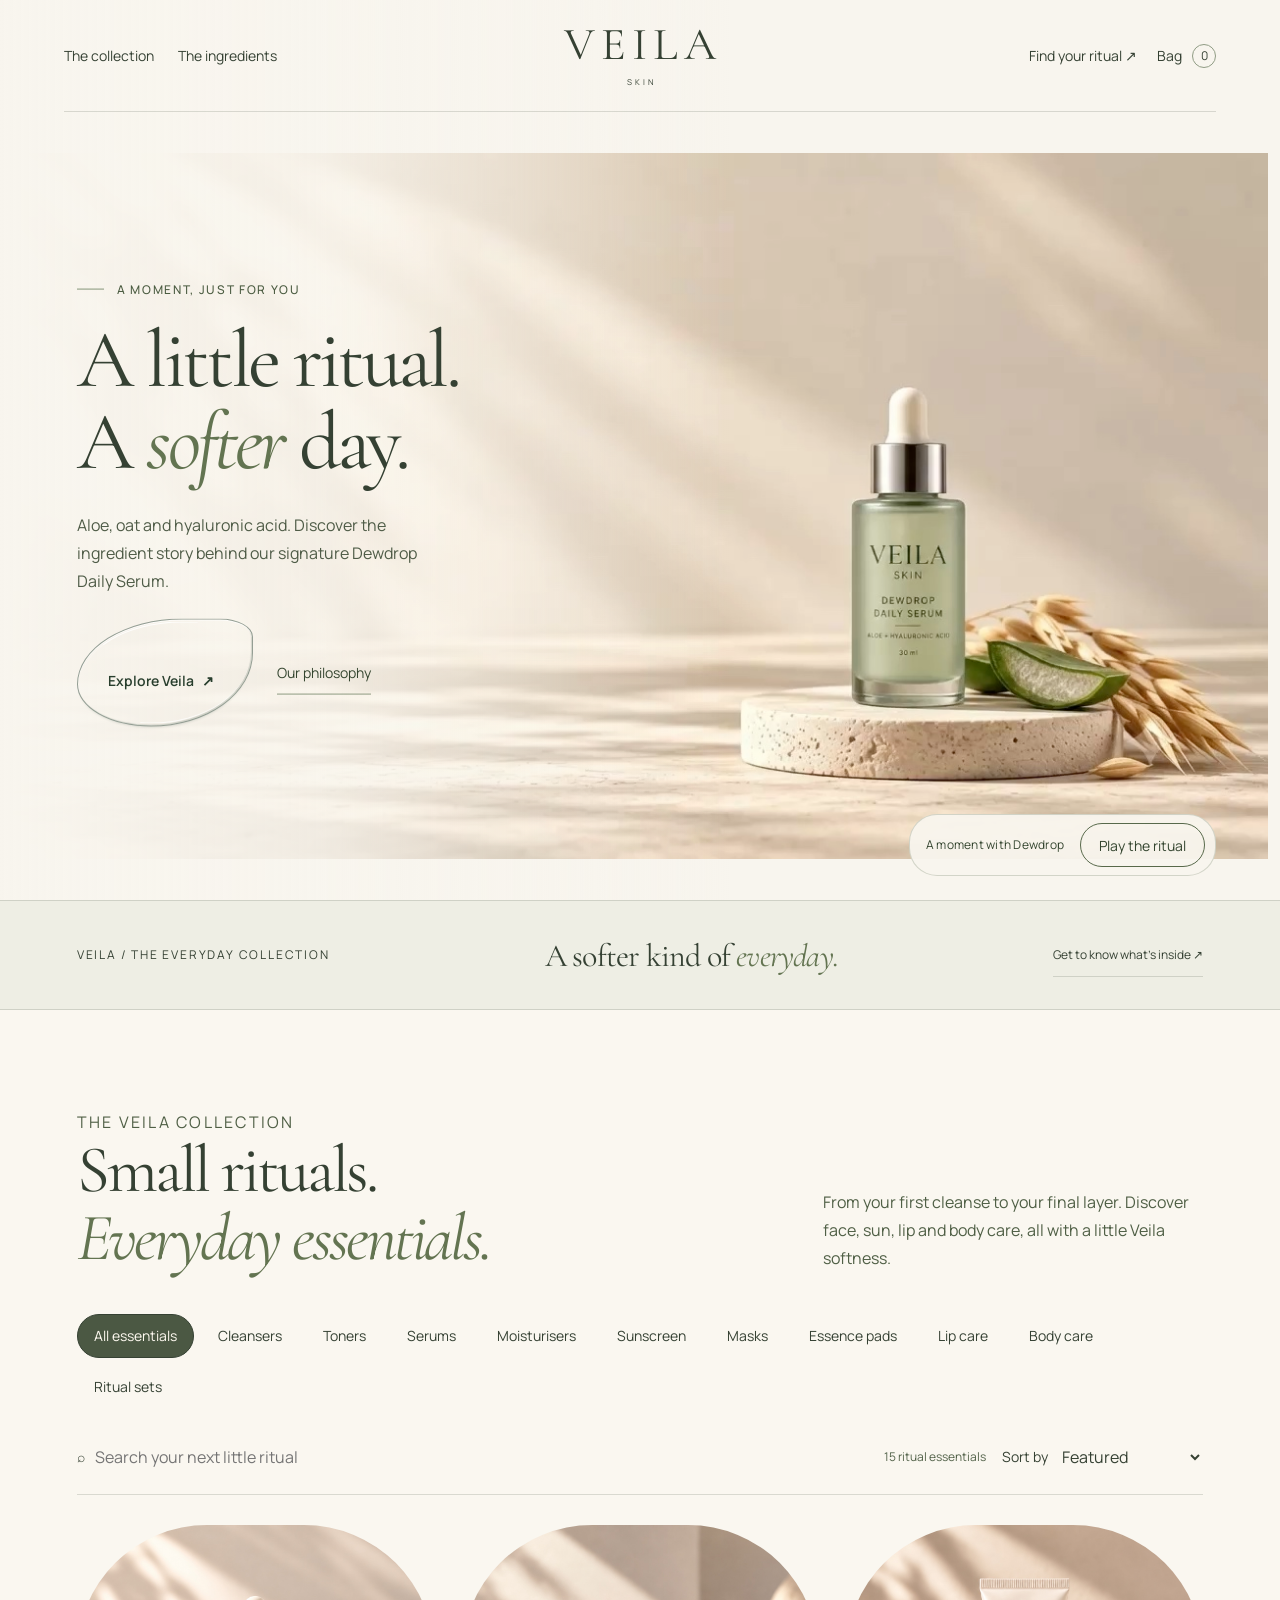
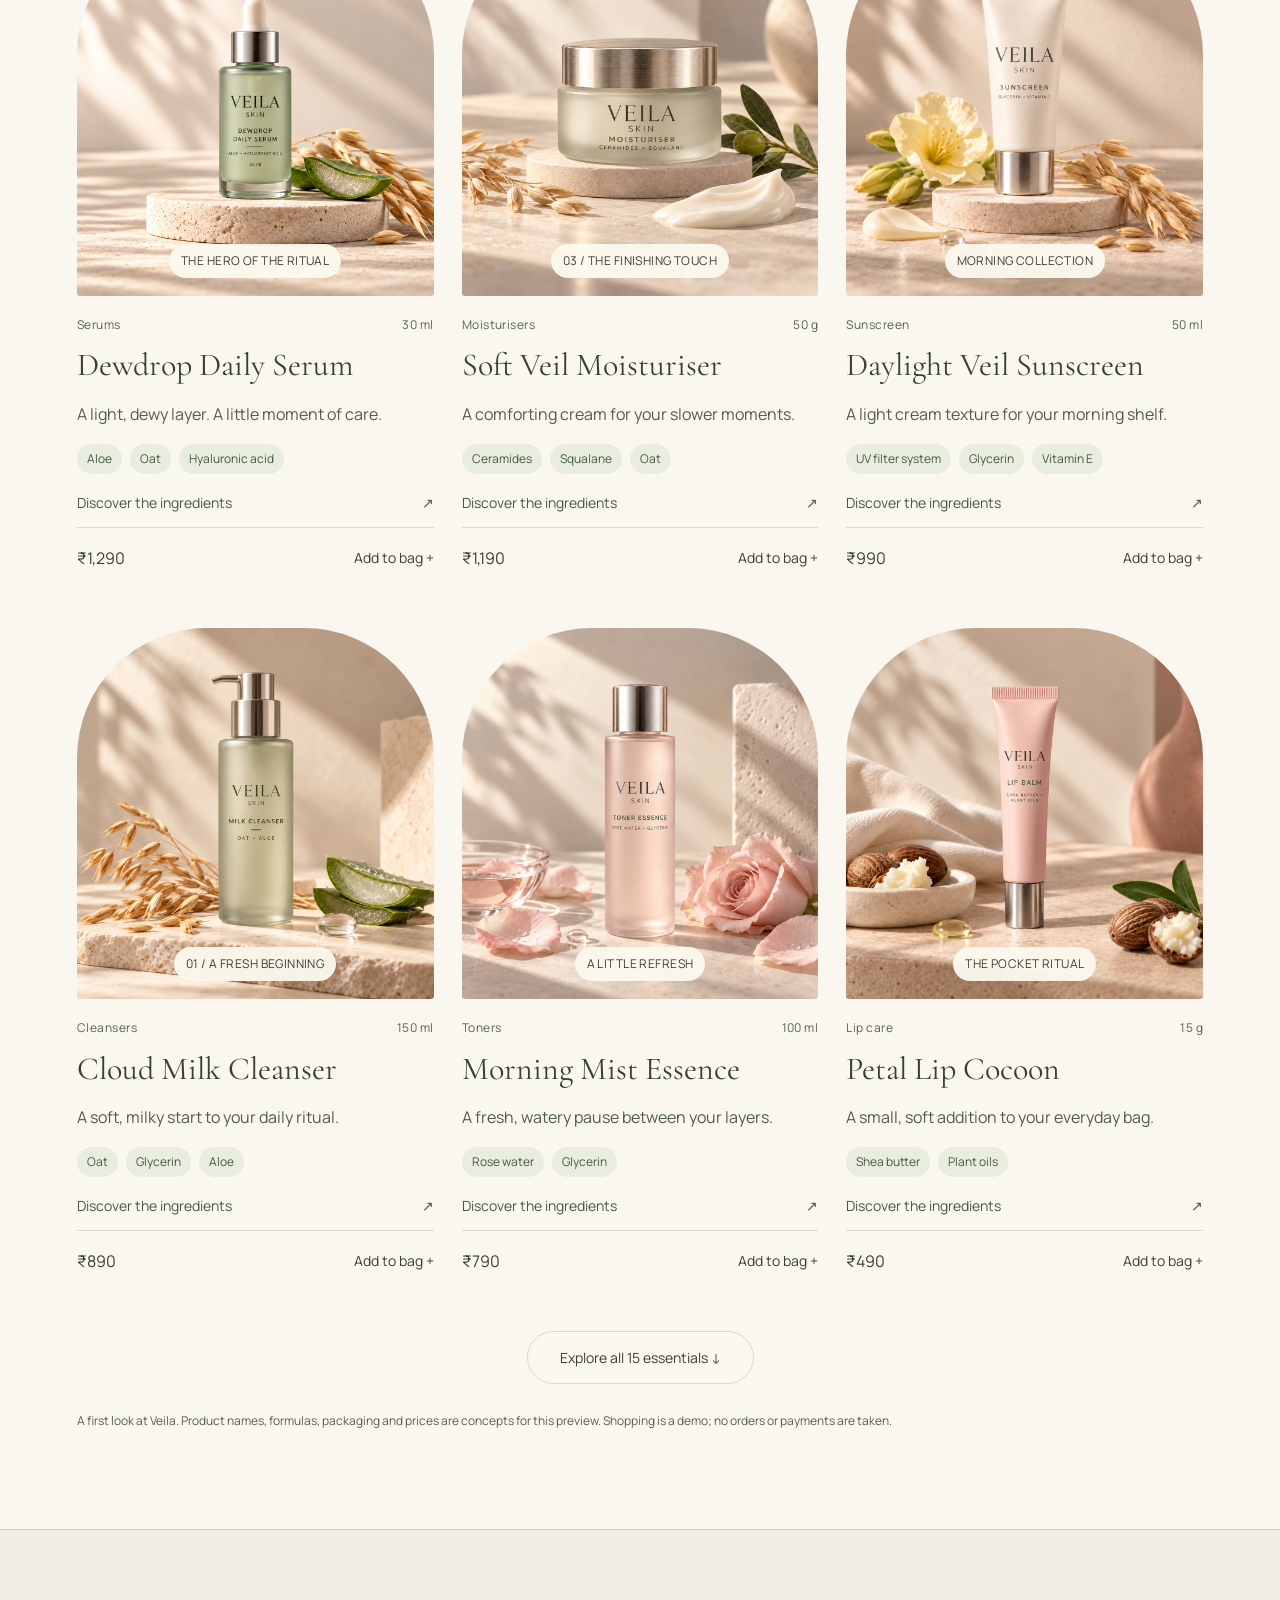
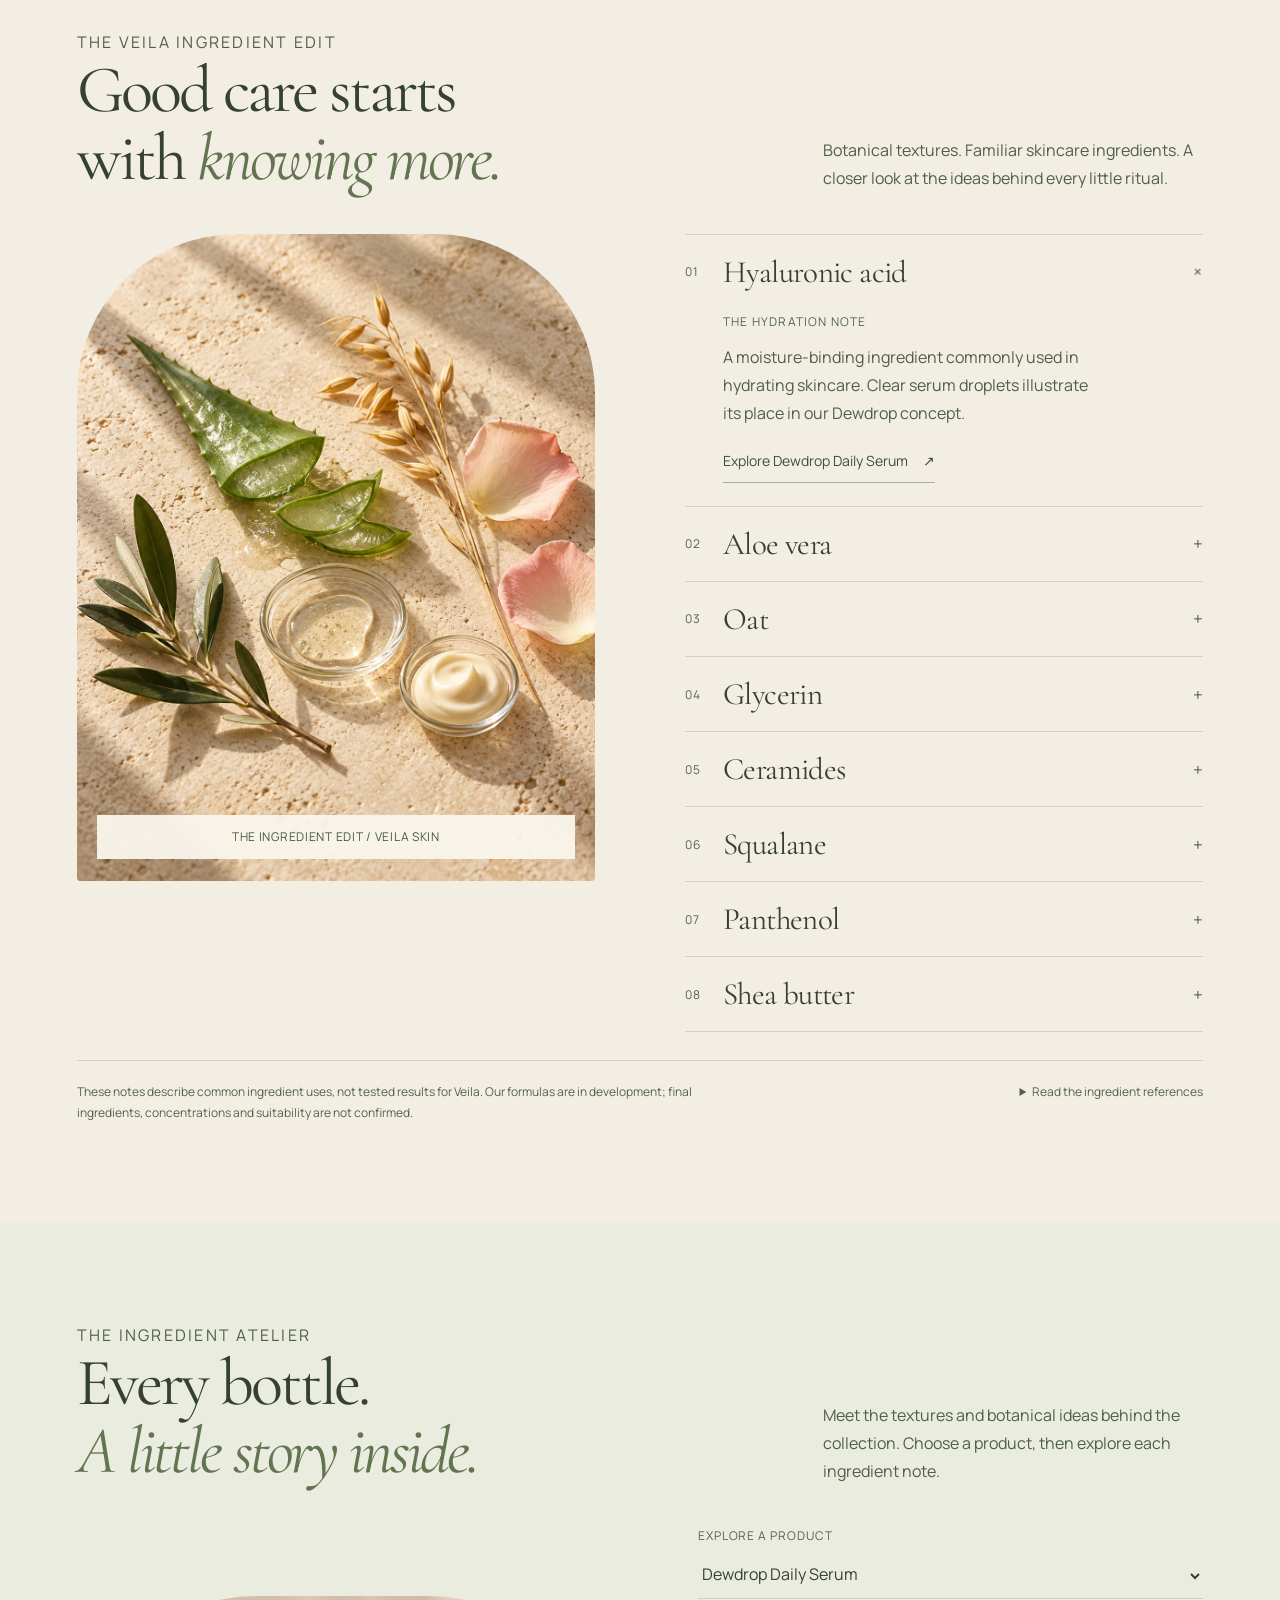
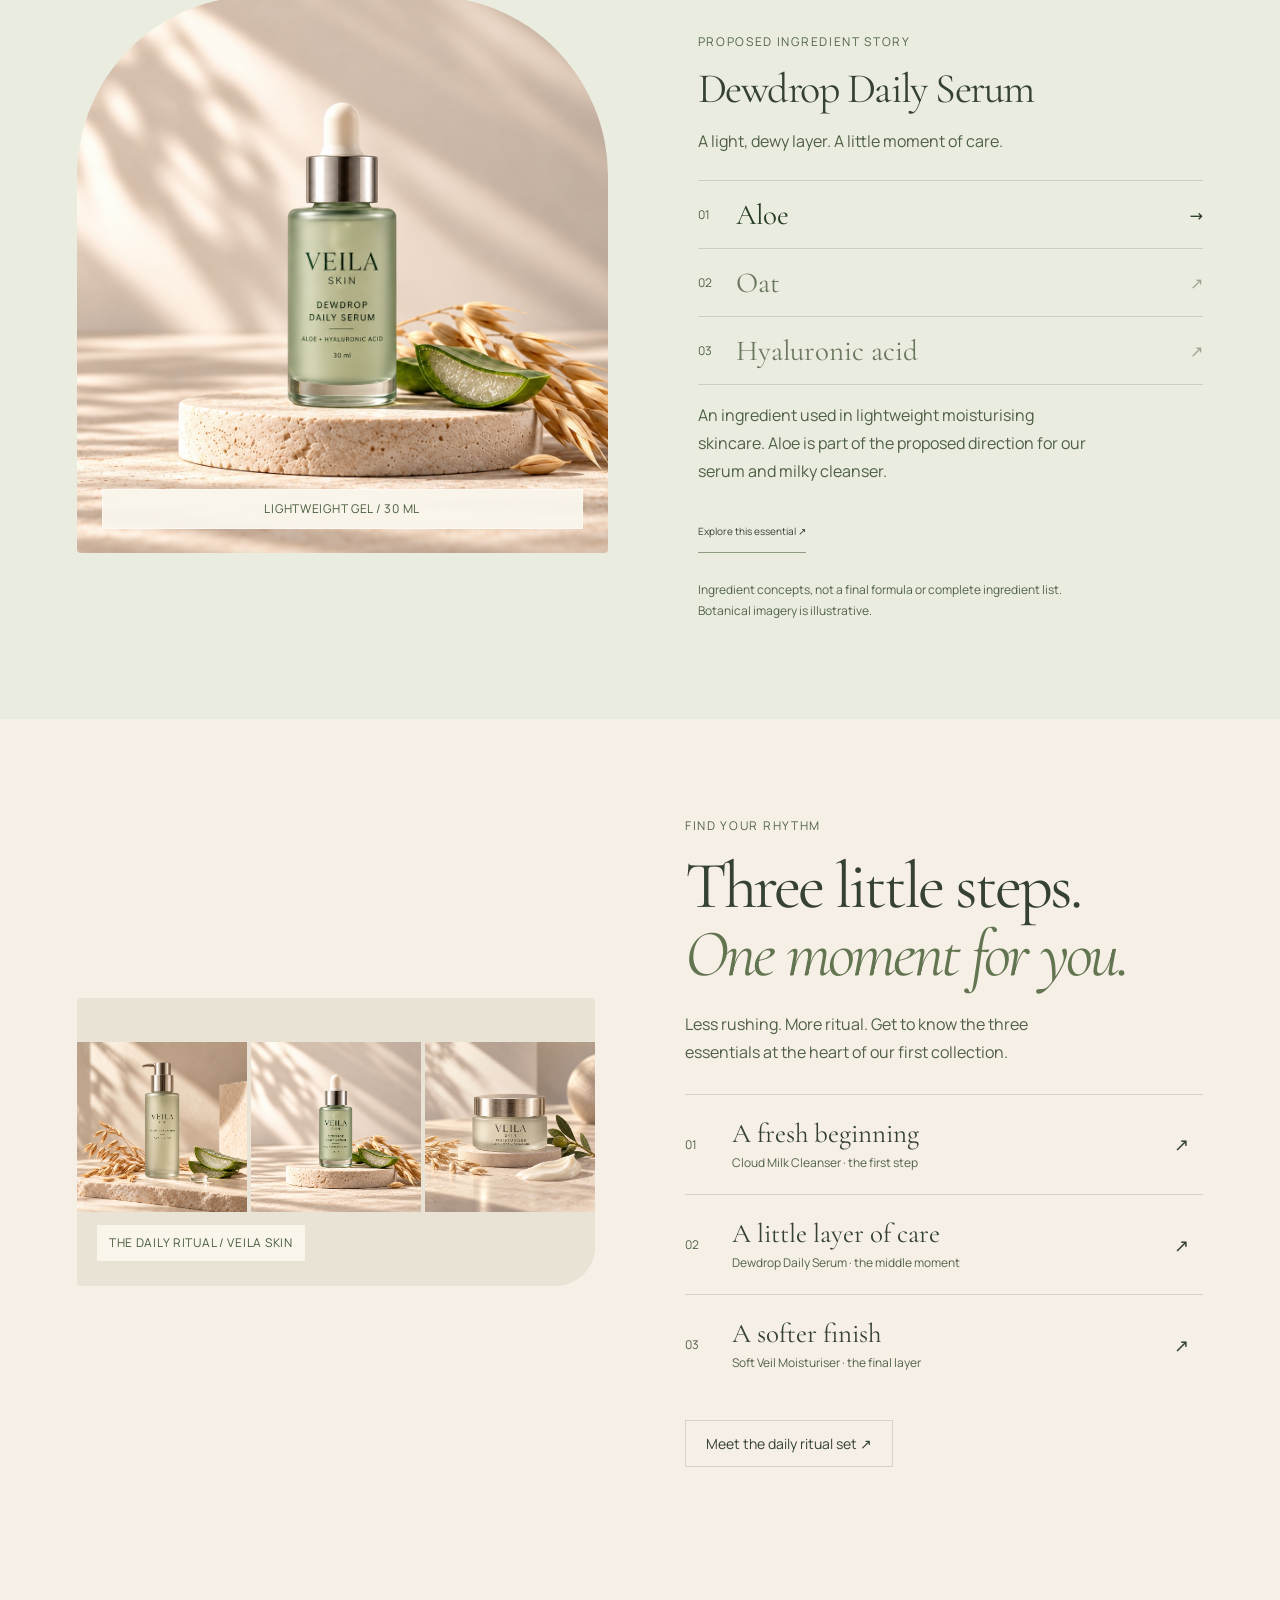
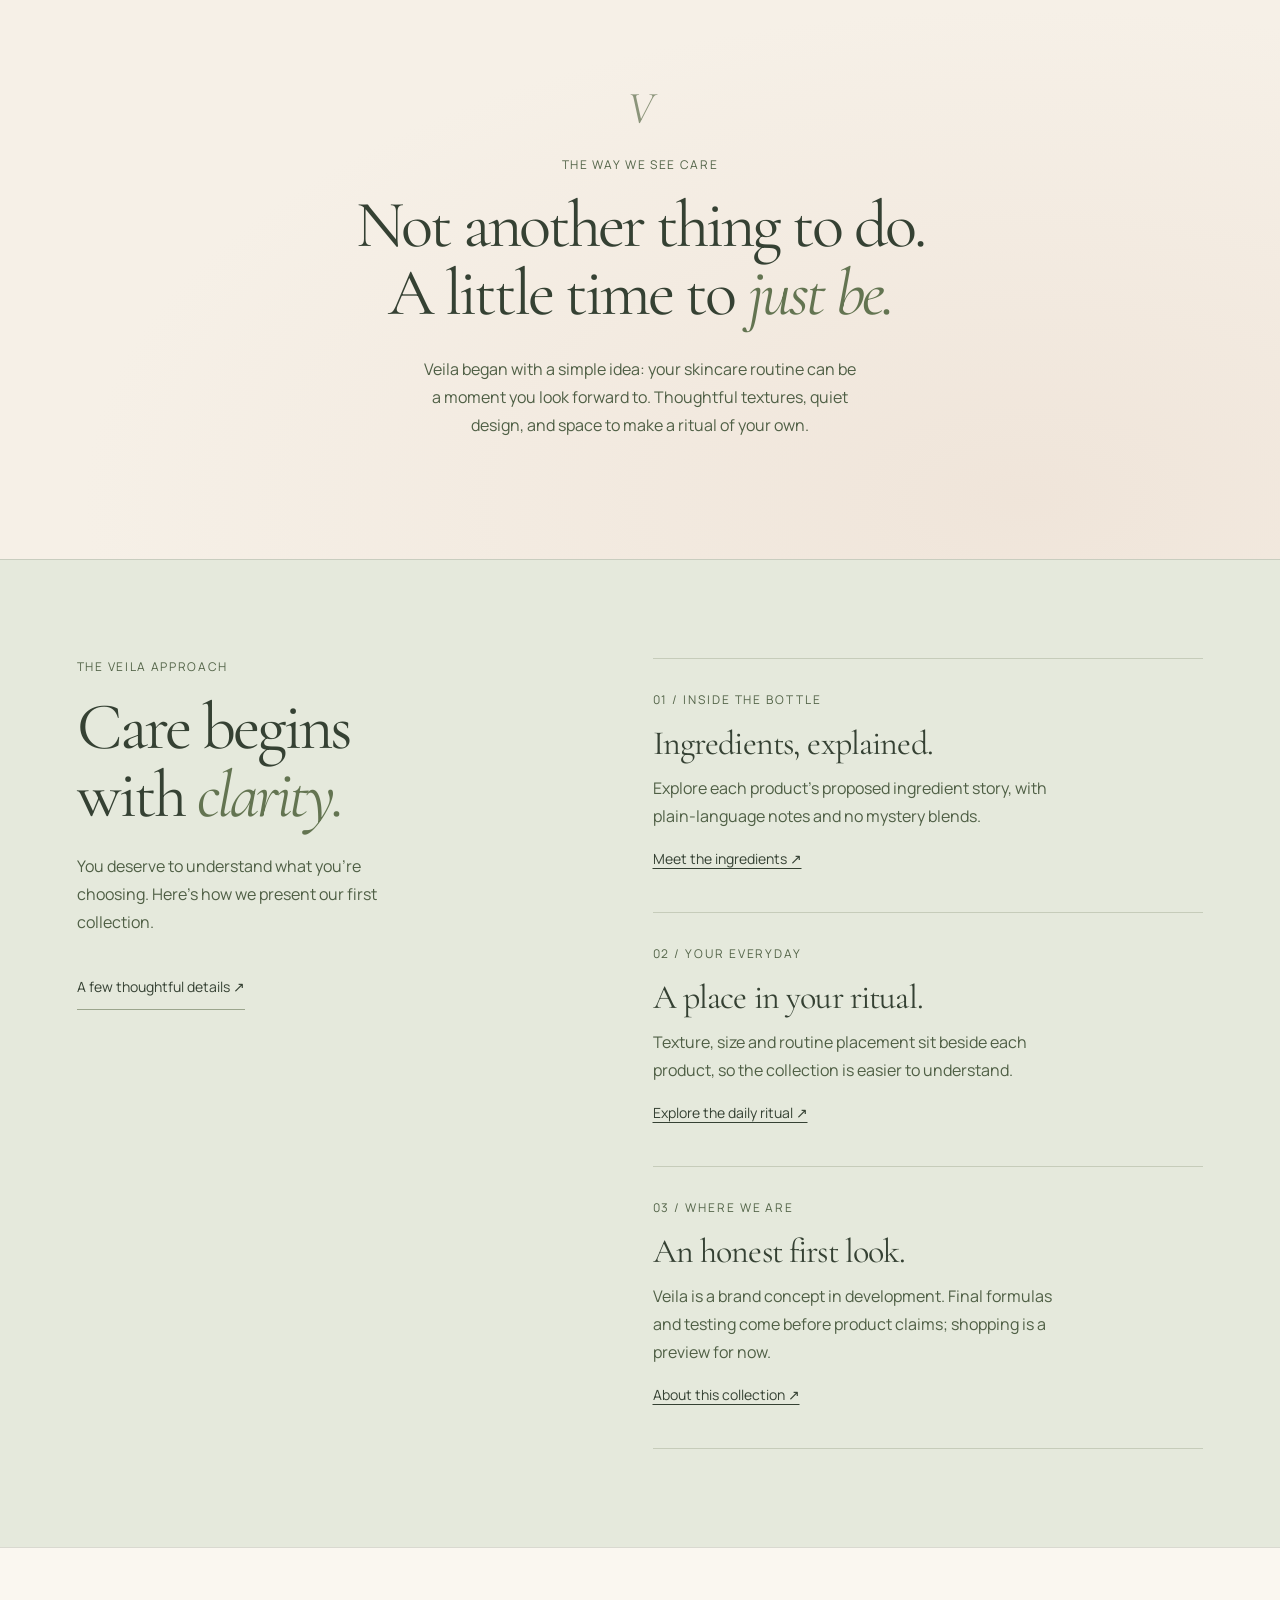
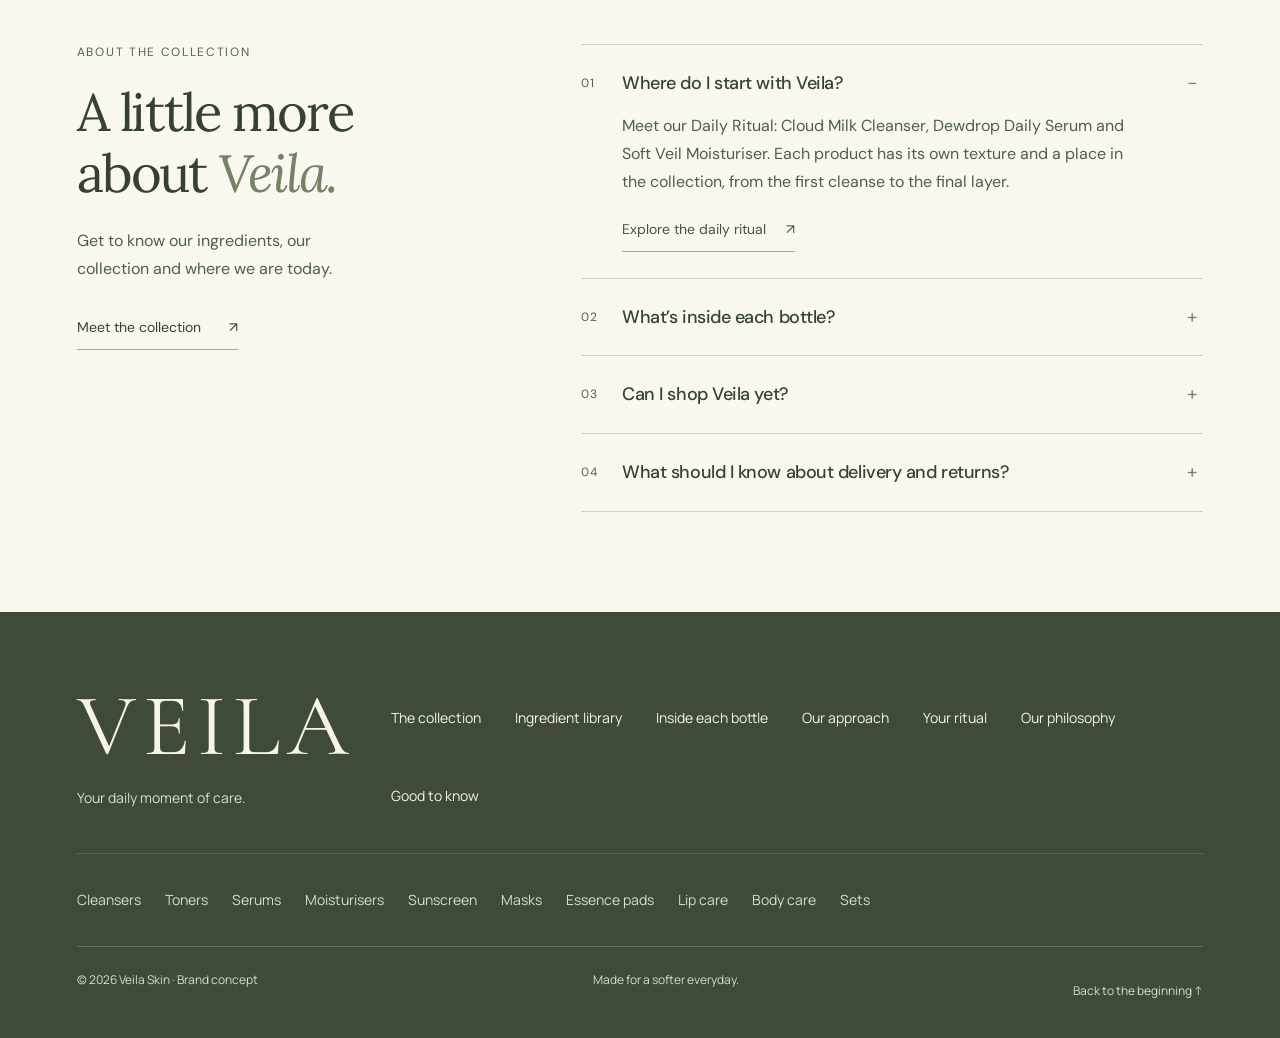
==== commit fc7e2f81: "Unify Veila packaging and refine film, mobile layout and motion" ====
--- a/design/veila-hero.html
+++ b/design/veila-hero.html
@@ -33,8 +33,8 @@
 <main>
 <section class="hero film-hero" id="hero" aria-label="Veila Skin introduction">
   <div class="scene hero-film-scene" id="bottle-viewer" aria-label="Veila Dewdrop serum film with aloe and oats">
-    <img class="film-poster" src="assets/veila-hero-v3/poster.jpg" alt="Veila Dewdrop Daily Serum on pale stone with aloe and oats" width="1280" height="720" fetchpriority="high">
-    <video id="hero-film" muted playsinline preload="auto" poster="assets/veila-hero-v3/poster.jpg" aria-label="Ten-second Veila serum ritual: a glass dropper opens and releases serum" tabindex="-1"><source src="assets/veila-hero-v3/veila-natural-ritual-10s.mp4" type="video/mp4"></video>
+    <img class="film-poster" src="assets/veila-hero-v4/poster.jpg" alt="Veila Dewdrop Daily Serum on pale stone with aloe and oats" width="1280" height="720" fetchpriority="high">
+    <video id="hero-film" muted playsinline preload="none" poster="assets/veila-hero-v4/poster.jpg" data-playback-src="assets/veila-hero-v4/ritual-final.mp4" aria-label="Veila serum ritual: a glass dropper opens and releases serum" tabindex="-1"></video>
   </div>
   <div class="shade" aria-hidden="true"></div>
   <header class="nav" aria-label="Main navigation">
@@ -50,7 +50,7 @@
     <p class="intro">Aloe, oat and hyaluronic acid. Discover the ingredient story behind our signature Dewdrop Daily Serum.</p>
     <div class="cta-row"><span class="water-button-anchor"><button class="primary water-button" type="button" data-jump="collection"><span class="water-button-label">Explore Veila <span aria-hidden="true">↗</span></span></button></span><button class="text-link" type="button" data-jump="philosophy">Our philosophy</button></div>
   </section>
-  <div class="film-controls"><span class="film-hint">Move your mouse to explore</span><button type="button" class="film-toggle" id="film-toggle" aria-pressed="false">Play the ritual</button></div>
+  <div class="film-controls"><span class="film-hint">A moment with Dewdrop</span><button type="button" class="film-toggle" id="film-toggle" aria-pressed="false">Play the ritual</button><span id="film-status" class="sr-only" role="status" aria-live="polite"></span></div>
 
 </section>
 <div class="editorial-strip"><span>VEILA / THE EVERYDAY COLLECTION</span><p class="serif">A softer kind of <em>everyday.</em></p><a href="#ingredients">Get to know what’s inside ↗</a></div>
@@ -73,7 +73,7 @@
  <div class="ingredient-layout"><div class="ingredient-picture" id="ingredient-picture"></div><div class="ingredient-copy"><label class="ingredient-selector" for="ingredient-product">EXPLORE A PRODUCT<select id="ingredient-product"></select></label><p class="section-kicker">PROPOSED INGREDIENT STORY</p><h3 class="serif" id="ingredient-name"></h3><p id="ingredient-intro"></p><div id="ingredient-notes" class="ingredient-notes"></div><p id="ingredient-description" role="status"></p><button type="button" class="text-link" id="ingredient-view-product" data-detail="serum">Explore this essential ↗</button><p id="ingredient-disclaimer" class="catalog-note"></p></div></div>
 </section>
 <section class="section ritual" id="ritual" aria-labelledby="ritual-title">
-  <div class="ritual-picture"><img src="assets/veila-products/set-labelled.jpg" width="1254" height="1254" loading="lazy" alt="Veila cleanser, serum and moisturiser on limestone with oat and aloe ingredient styling"><span>THE DAILY RITUAL / VEILA SKIN</span></div>
+  <div class="ritual-picture"><div class="product-set" role="img" aria-label="The Daily Ritual Set: Cloud Milk Cleanser, Dewdrop Daily Serum and Soft Veil Moisturiser"><img src="assets/veila-products/cleanser-labelled.jpg" alt="" width="1254" height="1254" loading="lazy"><img src="assets/veila-products/serum-labelled.jpg" alt="" width="1254" height="1254" loading="lazy"><img src="assets/veila-products/cream-labelled.jpg" alt="" width="1254" height="1254" loading="lazy"></div><span>THE DAILY RITUAL / VEILA SKIN</span></div>
   <div class="ritual-copy"><div class="section-kicker">Find your rhythm</div><h2 class="section-heading serif" id="ritual-title">Three little steps.<br><em>One moment for you.</em></h2><p>Less rushing. More ritual. Get to know the three essentials at the heart of our first collection.</p><ol class="ritual-steps"><li><span class="step-number">01</span><div><span class="step-title">A fresh beginning</span><span class="step-detail">Cloud Milk Cleanser · the first step</span></div><button class="step-link" type="button" data-detail="cleanser" aria-label="Explore Cloud Milk Cleanser">↗</button></li><li><span class="step-number">02</span><div><span class="step-title">A little layer of care</span><span class="step-detail">Dewdrop Daily Serum · the middle moment</span></div><button class="step-link" type="button" data-detail="serum" aria-label="Explore Dewdrop Daily Serum">↗</button></li><li><span class="step-number">03</span><div><span class="step-title">A softer finish</span><span class="step-detail">Soft Veil Moisturiser · the final layer</span></div><button class="step-link" type="button" data-detail="cream" aria-label="Explore Soft Veil Moisturiser">↗</button></li></ol><button type="button" class="outline-button" data-detail="set">Meet the daily ritual set ↗</button></div>
 </section>
 <section class="section philosophy" id="philosophy" aria-labelledby="philosophy-title"><p class="section-kicker">The way we see care</p><h2 class="section-heading serif" id="philosophy-title">Not another thing to do.<br>A little time to <em>just be.</em></h2><p>Veila began with a simple idea: your skincare routine can be a moment you look forward to. Thoughtful textures, quiet design, and space to make a ritual of your own.</p></section>
--- a/design/storefront.css
+++ b/design/storefront.css
@@ -2,3 +2,4 @@
 @media(max-width:1050px){.product-visual{height:280px}.product-visual svg{padding:25px}.section{padding:70px 5%}.ritual{gap:5%}.detail-content{padding:65px 25px 25px}}
 @media(max-width:760px){.section{padding:58px 24px}.section-top{display:block;margin-bottom:26px}.section-top p{margin-top:20px}.section-heading{font-size:44px}.category-tabs{gap:7px;margin-bottom:24px}.category-tabs button{padding:10px 14px;font-size:10px}.shop-tools{flex-wrap:wrap;gap:8px 16px}.search-wrap{max-width:none;flex-basis:100%;border-bottom:1px solid var(--line);padding-bottom:8px}.product-count{margin-left:0;margin-right:auto}.sort-wrap{font-size:10px}.product-grid{grid-template-columns:repeat(2,minmax(0,1fr));gap:28px 14px}.product-visual{height:218px}.product-visual svg{padding:20px 10px}.product-tag{left:10px;top:13px;font-size:6px}.product-title{font-size:25px}.product-description{font-size:10px;min-height:34px}.product-meta{font-size:8px;gap:5px;flex-wrap:wrap}.product-buy{font-size:11px}.add-button{font-size:10px;padding-left:3px}.product-visual:after{display:none}.ritual{grid-template-columns:1fr;gap:38px}.ritual-picture{aspect-ratio:1.15}.ritual-copy>p{max-width:none}.philosophy .section-heading{font-size:42px}.details-section{grid-template-columns:1fr;gap:34px}.footer-top{display:block}.footer-links{margin-top:28px;gap:25px}.footer-bottom{flex-direction:column;gap:10px;margin-top:35px;line-height:1.7}.detail-layout{grid-template-columns:1fr}.detail-art{min-height:240px;height:240px}.detail-art svg{height:220px}.detail-content{padding:28px 24px}.detail-content h2{font-size:37px}.shop-dialog{max-height:92svh}.bag-dialog{max-height:100svh}.footer-wordmark{font-size:60px}}
 @media(prefers-reduced-motion:reduce){html{scroll-behavior:auto}.product-visual:hover svg{transform:none}}
+.sr-only{position:absolute;width:1px;height:1px;padding:0;margin:-1px;overflow:hidden;clip:rect(0,0,0,0);clip-path:inset(50%);white-space:nowrap;border:0}
--- a/design/veila-refined.css
+++ b/design/veila-refined.css
@@ -40,3 +40,131 @@
 .details-section .faq summary:hover{color:#6d805e}
 @media(max-width:1050px){.details-section{gap:6%;grid-template-columns:.85fr 1.3fr}.details-section .faq summary{font-size:16px;gap:11px;grid-template-columns:20px 1fr 18px}.faq-answer{padding-left:31px;padding-right:18px}.details-section .section-heading{font-size:39px}}
 @media(max-width:760px){.details-section{grid-template-columns:1fr;gap:32px;padding:64px 24px}.details-section .section-heading{font-size:41px}.faq-intro{max-width:300px;font-size:14px;margin:20px 0 10px}.details-section .faq summary{font-size:17px;padding:22px 0;gap:10px}.details-section .faq p{font-size:14px;line-height:1.85}.faq-answer{padding:0 20px 24px 30px}.faq-collection-link{font-size:12px}}
+
+/* Readable product information and comfortable controls across the storefront. */
+:root{--muted:#596550;--sage:#637451}
+.section-kicker,.details-section .section-kicker{font-size:12px;letter-spacing:.14em;color:#536448}
+.section-top p,.product-description,.ingredient-copy>p:not(.section-kicker):not(.catalog-note),.ritual-copy>p,.philosophy>p:last-child,.clarity-heading>p:not(.section-kicker),.clarity-principles p,.library-entry-body p{font-size:16px;line-height:1.75;color:#4f5f45}
+.section-top p{max-width:380px}
+.editorial-strip>span,.editorial-strip a{font-size:12px;line-height:1.6}
+.editorial-strip a{display:inline-flex;align-items:center;min-height:44px}
+.category-tabs button{min-height:44px;font-size:14px;padding:11px 16px}
+.shop-tools{font-size:14px;gap:16px}
+.search-wrap input,.sort-wrap select,.ingredient-selector select{font-size:16px;min-height:44px}
+.search-wrap{max-width:360px}
+.sort-wrap{font-size:14px;flex-wrap:wrap}
+.product-count{font-size:12px;color:#526249}
+.product-grid{align-items:start;gap:48px 28px}
+.product-visual{height:auto;aspect-ratio:1/1.04}
+.product-visual:after{font-size:14px}
+.product-tag{font-size:12px;line-height:1.5;letter-spacing:.035em;padding:8px 12px;background:#fcf9eff2;max-width:calc(100% - 24px)}
+.product-meta{font-size:12px;line-height:1.5;gap:12px;margin-top:20px;color:#536448}
+.product-title{font-size:32px;line-height:1.15;min-height:0;margin:10px 0 12px}
+.product-title button{min-height:44px}
+.product-description{min-height:0;margin-bottom:16px}
+.ingredient-chips{min-height:0;gap:8px;margin-bottom:8px}
+.ingredient-chips span{font-size:12px;line-height:1.5;padding:6px 10px;color:#455b3b;background:#e8eddf}
+.ingredient-story-link{font-size:14px;line-height:1.5;min-height:44px;padding:10px 0 14px;color:#455b3b}
+.product-buy>span{font-size:16px}
+.add-button{font-size:14px;min-height:44px;padding:10px 0 10px 12px}
+.collection-more button,.outline-button{font-size:14px;min-height:44px}
+.catalog-note,.ingredient-copy .catalog-note,.library-footnote>p,.library-footnote details{font-size:12px;line-height:1.75;color:#526249}
+.library-footnote summary{min-height:44px}
+.library-footnote a{display:inline-block;padding:8px 0}
+.ingredient-selector{font-size:12px;letter-spacing:.08em;color:#536448}
+.ingredient-selector select{max-width:100%}
+.ingredient-notes .note-number,.library-number{font-size:12px;color:#536448}
+.ingredient-notes button{min-height:56px}
+.photo-caption,.library-photo figcaption{font-size:12px;line-height:1.5;letter-spacing:.06em;background:#faf6edf2;color:#455b3b}
+.library-role{font-size:12px;letter-spacing:.1em;color:#536448}
+.library-entry-body button,.clarity-link,.clarity-principles a{font-size:14px;min-height:44px;line-height:1.5}
+.clarity-principles article>span{font-size:12px;color:#536448}
+.step-number,.step-detail{font-size:12px;line-height:1.6;color:#526249}
+.step-link{min-width:44px;min-height:44px}
+.ritual-picture>span:not(.product-set){font-size:12px;line-height:1.5;letter-spacing:.06em;background:#faf6edf2;color:#455b3b}
+.footer-tagline,.footer-links{font-size:14px;line-height:1.7}
+.footer-links a,.footer-shop button,.footer-bottom a{display:inline-flex;align-items:center;min-height:44px}
+.footer-shop button{font-size:14px;line-height:1.5;padding:10px 0}
+.footer-bottom{font-size:12px;line-height:1.75;color:#d5decf}
+.footer-tagline{color:#d5decf}
+.detail-content .description,.detail-content details,.detail-ingredients p,.bag-intro,.bag-item p,.bag-empty{font-size:16px;line-height:1.75;color:#4f5f45}
+.detail-content .primary,.bag-content .primary{font-size:14px;min-height:44px}
+.detail-content summary{min-height:44px;display:flex;align-items:center;line-height:1.6}
+.detail-subtitle,.concept-label{font-size:12px;line-height:1.6;color:#526249}
+.dialog-close{width:44px;height:44px}
+.quantity-controls{gap:10px;flex-wrap:wrap;font-size:14px}
+.quantity-controls button{min-width:44px;height:44px;font-size:16px}
+.quantity-controls .remove{font-size:14px;padding:10px 0;min-width:44px}
+.bag-item{grid-template-columns:86px minmax(0,1fr);gap:16px}
+.bag-item-art{height:100px}
+.faq-number{font-size:12px;color:#526249;line-height:2.2}
+.details-section .faq p,.faq-intro{font-size:16px;line-height:1.75;color:#4f5f45}
+.faq-answer a,.faq-collection-link{font-size:14px;min-height:44px}
+
+/* The same three real product photographs represent the set in every context. */
+.product-set,:is(.product-visual,.ingredient-picture,.detail-art,.bag-item-art,.ritual-picture)>.product-set{position:relative;inset:auto;display:grid;grid-template-columns:repeat(3,minmax(0,1fr));align-items:center;gap:4px;width:100%;height:100%;padding:0;margin:0;background:#e9e3d6;overflow:hidden;border-radius:0;font-size:inherit;letter-spacing:normal}
+.product-set>img,:is(.product-visual,.ingredient-picture,.detail-art,.bag-item-art,.ritual-picture) .product-set>img{position:relative;inset:auto;display:block;width:100%;height:100%;min-width:0;max-height:100%;object-fit:contain;object-position:center;transform:none;transition:none;padding:0}
+.detail-art>.product-set{min-height:480px}
+.bag-item-art>.product-set{gap:1px}
+.ritual-picture>.product-set{padding:20px 0 50px}
+
+@media(max-width:1050px){.product-grid{grid-template-columns:repeat(2,minmax(0,1fr))}.product-title{font-size:30px}.section-top{align-items:start}.section-top p{max-width:330px}.shop-tools{flex-wrap:wrap}.sort-wrap{margin-left:auto}}
+@media(max-width:760px){
+ .section{padding:60px 24px}
+ .section-top p{max-width:none}
+ .product-grid{gap:36px 20px}
+ .product-visual{height:auto;aspect-ratio:1/1.04;border-radius:80px 80px 3px 3px}
+ .product-title{font-size:30px;min-height:0}
+ .product-description{font-size:16px;min-height:0}
+ .product-tag{font-size:12px;left:10px;right:10px;bottom:12px;padding:7px 10px}
+ .product-meta{font-size:12px;gap:8px}
+ .ingredient-chips{min-height:0}
+ .ingredient-chips span{font-size:12px}
+ .ingredient-story-link{font-size:14px}
+ .product-buy>span{font-size:16px}
+ .add-button{font-size:14px}
+ .category-tabs{gap:8px;padding-bottom:12px}
+ .category-tabs button{font-size:14px;min-height:44px}
+ .sort-wrap{font-size:14px;max-width:100%}
+ .sort-wrap select{max-width:180px}
+ .search-wrap{max-width:none}
+ .editorial-strip>span,.editorial-strip a{font-size:12px}
+ .ingredient-copy>p:not(.section-kicker):not(.catalog-note),.library-entry-body p{font-size:16px}
+ .ingredient-copy .catalog-note,.photo-caption,.library-photo figcaption{font-size:12px}
+ .ingredient-notes .serif{font-size:28px}
+ .library-entry-body{padding-left:0}
+ .photo-caption{left:16px;right:16px;bottom:16px}
+ .detail-content{padding:28px 24px}
+ .detail-art>.product-set{min-height:270px}
+ .footer-shop{gap:12px 24px}
+ .footer-shop button{font-size:14px}
+ .footer-links{gap:12px 24px}
+ .details-section .faq p,.faq-intro{font-size:16px}
+ .faq-answer{padding:0 0 24px 0}
+ .faq-collection-link{font-size:14px}
+}
+@media(max-width:480px){
+ .product-grid{grid-template-columns:minmax(0,1fr);gap:40px}
+ .product-visual{aspect-ratio:1;border-radius:110px 110px 3px 3px}
+ .product-title{font-size:34px}
+ .ingredient-chips{gap:8px}
+ .product-tag{bottom:16px}
+ .shop-tools{gap:12px}
+ .sort-wrap{margin-left:0;flex:1 1 100%}
+ .sort-wrap select{flex:1;max-width:none;min-width:0}
+ .bag-item{grid-template-columns:70px minmax(0,1fr);gap:12px}
+ .bag-item-art{height:90px}
+ .quantity-controls{gap:8px}
+ .quantity-controls .remove{margin-left:0}
+ .ritual-steps li{grid-template-columns:24px minmax(0,1fr) 44px;gap:10px}
+ .ritual-picture{aspect-ratio:1.1;border-radius:4px 4px 80px 4px}
+ .ritual-picture>.product-set{padding:10px 0 50px}
+}
+
+/* Give the exact-photo triptych a horizontal frame instead of an empty tall arch. */
+.product-visual:has(>.product-set){aspect-ratio:1.8/1;border-radius:24px 24px 3px 3px}
+.ritual-picture:has(>.product-set){aspect-ratio:1.8/1;border-radius:4px 4px 40px 4px}
+.detail-art:has(>.product-set){min-height:0;height:auto;aspect-ratio:1.8/1;align-self:center}
+.detail-art>.product-set{min-height:0}
+.ingredient-picture:has(>.product-set){aspect-ratio:1.8/1;border-radius:24px 24px 3px 3px}
+.ingredient-picture>.product-set{padding:12px 0 48px}
--- a/design/hero-refined.css
+++ b/design/hero-refined.css
@@ -1,87 +1,66 @@
-/* Photographic layers follow the pointer; the product remains front-facing. */
-.hero{background:radial-gradient(ellipse at 73% 55%,#e4dec6 0%,#f1ecdf 36%,#f8f5ee 72%)}
-.scene{inset:135px 0 25px 43%;z-index:0;overflow:visible;pointer-events:none;transform:none;mask-image:none;max-height:none;aspect-ratio:auto;isolation:isolate}
-.scene:before{content:'';position:absolute;width:68%;height:78%;top:4%;left:17%;border-radius:50%;background:radial-gradient(ellipse,#fffdf6aa,transparent 70%);filter:blur(20px)}
-.scene img{width:100%;height:100%;object-fit:contain;object-position:center;transform:none;display:block;user-select:none;-webkit-user-drag:none}
-.magic-layer{position:absolute;will-change:transform}
-.magic-bottle{z-index:3;inset:5% 17% 8%;filter:drop-shadow(16px 25px 18px #4b4d3220)}
-.magic-aloe{z-index:4;width:43%;height:28%;left:-1%;bottom:13%;filter:drop-shadow(8px 15px 14px #59623c18)}
-.magic-oat{z-index:2;width:49%;height:47%;right:5%;top:3%;filter:drop-shadow(6px 15px 14px #75634212)}
-.magic-shadow{z-index:0;bottom:3%;left:24%;width:50%;height:6%;border-radius:50%;background:radial-gradient(ellipse,#6c714935,transparent 68%);filter:blur(8px)}
-.magic-dew{z-index:4;width:22px;height:28px;border-radius:56% 44% 52% 48%;border:1px solid #ffffffa0;background:radial-gradient(circle at 30% 20%,#fffefaeb 0%,#fffefa30 24%,#bdc7a644 60%,#fffefa88 100%);box-shadow:inset -3px -3px 5px #8b967029,3px 6px 10px #4b4d3210}
-.dew-one{left:16%;top:28%}.dew-two{right:15%;bottom:25%;width:15px;height:19px}.dew-three{right:24%;top:16%;width:9px;height:12px}
-.magic-note{font-size:9px;letter-spacing:.11em;color:#647052;text-transform:uppercase;z-index:5}
-.aloe-note{left:4%;bottom:10%}.oat-note{right:5%;top:50%}
-.shade{display:none}
-.copy{z-index:1;max-width:43%;transform:translateY(-42%)}
-.headline{font-size:clamp(60px,6.5vw,100px);line-height:.98}
-.intro{max-width:280px}
-.scene-note{top:139px;font-size:8px;letter-spacing:.15em;pointer-events:none;z-index:1}
-@media(max-width:1050px) and (min-width:761px){.headline{font-size:67px}.copy{max-width:45%}.scene{left:46%;top:125px;bottom:55px}.scene-note{top:117px}.magic-bottle{inset:8% 12% 10%}.magic-aloe{left:-5%}.magic-oat{right:4%;width:42%}}
-@media(max-width:760px){
- .hero{min-height:800px;background:radial-gradient(ellipse at 65% 70%,#e5e0cd,#f8f5ee 65%)}
- .scene{inset:365px 0 18px;height:auto}
- .copy{max-width:none;transform:none;top:113px}
- .headline{font-size:clamp(48px,12vw,65px);line-height:.96}
- .intro{font-size:10px;max-width:275px}
- .magic-bottle{inset:0 16% 8%}.magic-aloe{width:38%;left:1%;bottom:10%}.magic-oat{right:1%;top:1%;width:40%}
- .magic-note{font-size:7px}.aloe-note{bottom:7%;left:7%}.oat-note{right:7%;top:46%}
-}
-@media(max-height:690px) and (min-width:761px){.scene{top:110px;bottom:10px}.scene-note{top:101px}.headline{font-size:64px}}
-@media(prefers-reduced-motion:reduce){.magic-layer{will-change:auto;transform:none!important}}
-/* Additional serum texture completes the botanical / hydration composition. */
-.magic-serum{z-index:2;width:28%;height:19%;left:1%;top:23%;filter:drop-shadow(7px 11px 12px #72765310)}
-.serum-note{left:1%;top:44%;font-size:8px}
-.dew-one{left:9%;top:17%;width:12px;height:16px}
-@media(max-width:1050px) and (min-width:761px){.magic-serum{left:-1%;width:31%;top:23%}.serum-note{left:-2%;top:43%;font-size:7px}}
-@media(max-width:760px){.magic-serum{left:3%;top:19%;width:28%;height:18%}.serum-note{left:5%;top:40%;font-size:6px}.dew-one{left:10%;top:8%}}
-/* A layered photographic dropper opens with the cursor. */
-.magic-bottle{inset:0;filter:drop-shadow(14px 22px 18px #4b4d3218)}
-.product-rig{position:absolute;display:block;height:74%;aspect-ratio:2/3;width:auto;bottom:4%;left:50%;transform:translateX(-50%);border:0;padding:0;background:none;color:inherit;pointer-events:auto;cursor:pointer;-webkit-tap-highlight-color:transparent}
-.product-rig:focus-visible{outline:1px solid #879578;outline-offset:8px;border-radius:24px}
-.product-rig>img,.dropper-assembly,.pipette-assembly,.serum-particles{position:absolute;inset:0;width:100%;height:100%;pointer-events:none}
-.scene .product-rig img{object-fit:fill;width:100%;height:100%}
-.bottle-body{z-index:3}.dropper-assembly{z-index:4;will-change:transform}.dropper-assembly img{clip-path:inset(0 0 64.4% 0)}
-.pipette-assembly{z-index:2;will-change:transform}
-.serum-particles{z-index:5}.falling-serum{position:absolute;left:50%;width:8px;height:13px;border-radius:55% 55% 48% 48%;border:1px solid #b9c29d99;background:radial-gradient(circle at 30% 25%,#ffffffed,#eef4d788 40%,#b6c99a99);box-shadow:1px 2px 4px #697b3d1a;opacity:0}
-.magic-aloe{bottom:11%}.aloe-note{bottom:6%}.magic-serum{top:43%;left:0}.serum-note{top:63%}.magic-oat{top:11%}.oat-note{top:56%}
-@media(max-width:1050px) and (min-width:761px){.magic-bottle{inset:0}.product-rig{height:71%;bottom:6%}.magic-serum{top:44%}.serum-note{top:63%}}
-@media(max-width:760px){.magic-bottle{inset:0}.product-rig{height:74%;bottom:2%}.magic-serum{top:38%;width:25%;left:2%}.serum-note{top:57%;left:3%;font-size:6px}.magic-aloe{bottom:5%}.aloe-note{bottom:2%}.magic-oat{top:7%}.oat-note{top:48%}}
-@media(prefers-reduced-motion:reduce){.dropper-assembly,.pipette-assembly{will-change:auto;transform:none!important}.falling-serum{display:none}.product-rig{cursor:default}}
-/* Keep the product caption clear of the taller open dropper. */
-@media(min-width:761px){.scene-note{top:auto;bottom:25px}}
+/* The film supplies the photography; surrounding layout stays calm and readable. */
+.hero.film-hero{height:100svh;min-height:680px;background:#f8f5ee}
+.film-hero .hero-film-scene{position:absolute;inset:112px 0 0;z-index:0;overflow:hidden;pointer-events:none;height:auto;max-height:none;aspect-ratio:auto;isolation:isolate;mask-image:none;background:#f8f5ee}
+.film-hero .hero-film-scene:before{display:none}
+.film-hero .hero-film-scene img,.film-hero .hero-film-scene video{position:absolute;inset:12px;width:calc(100% - 24px);height:calc(100% - 24px);display:block;object-fit:contain;object-position:center;transform:translate3d(var(--film-x,0px),var(--film-y,0px),0);user-select:none;-webkit-user-drag:none}
+.film-hero .hero-film-scene video{opacity:0;transition:opacity .3s}
+.film-hero.film-ready .hero-film-scene video{opacity:1}
+.film-hero .shade{display:block;z-index:0;pointer-events:none;background:linear-gradient(90deg,#f8f5ee 0%,#f8f5eed9 25%,#f8f5ee80 40%,#f8f5ee00 57%)}
+.film-hero .copy{z-index:1;left:6%;max-width:42%;transform:translateY(-38%)}
+.film-hero .headline{font-size:clamp(54px,6.4vw,96px);line-height:1;letter-spacing:-.045em}
+.film-hero .intro{font-size:16px;line-height:1.75;max-width:350px;color:#4f5c47;margin-bottom:24px}
+.film-hero .eyebrow{font-size:12px;letter-spacing:.14em;color:#4b5c41;margin-bottom:22px}
+.film-hero .nav button{font-size:14px;min-height:44px}
+.film-hero .nav-links{gap:24px}
+.film-hero .nav-right{gap:20px}
+.film-hero .bag-count{width:24px;height:24px;font-size:12px}
+.film-hero .cta-row{gap:24px;flex-wrap:wrap}
+.film-hero .text-link{font-size:14px;min-height:44px;color:#34452f;padding:12px 0}
+.film-controls{position:absolute;z-index:2;right:5%;bottom:24px;display:flex;flex-wrap:wrap;align-items:center;gap:16px;color:#34452f;padding:8px 10px 8px 16px;border-radius:28px;background:#f8f5eef2;border:1px solid #65765a40}
+.film-hint{font-size:12px;line-height:1.5;letter-spacing:.02em}
+.film-toggle{border:1px solid #58694b;border-radius:24px;padding:10px 18px;background:transparent;color:#34452f;font-size:14px;min-height:44px}
+.film-toggle:hover{background:#e8ecdf}
+.film-toggle[hidden],.film-controls[hidden]{display:none}
 
-/* Photographic glass: a straight tube and rounded dispensing end. */
-.scene .pipette-assembly img{clip-path:inset(35.5% 0 0);transform:scale(.65,.60);transform-origin:50% 35.5%}
-.bottle-body{will-change:transform}
-.product-rig{height:66%}
-@media(max-width:1050px) and (min-width:761px){.product-rig{height:66%}}
-@media(max-width:760px){.product-rig{height:68%}}
-.falling-serum{width:7px;height:11px;transform-origin:50% 0;border-radius:45% 45% 55% 55%;background:radial-gradient(circle at 28% 28%,#ffffffef,#f8fae66e 40%,#b9c3a888);border-color:#b1bca8a6}
-@media(prefers-reduced-motion:reduce){.bottle-body{transform:none!important;will-change:auto}}
-/* The entire CTA is a clear, softly refracting water droplet. */
-.water-button-anchor{position:relative;display:block;flex:none;width:164px;height:104px;pointer-events:auto}
-.water-button{position:relative;isolation:isolate;display:flex;align-items:center;justify-content:center;width:100%;height:100%;min-height:0;padding:12px 17px 6px 9px;gap:0;overflow:hidden;border-radius:64% 20% 62% 45% / 65% 18% 73% 42%;border:1px solid #61746b55;color:#34452f;background:none;box-shadow:inset 0 1px 0 #ffffff80,inset -1px -1px 1px #40584d26,0 3px 3px -3px #40584d40;backdrop-filter:none;-webkit-backdrop-filter:none;will-change:transform,border-radius;transform-origin:50% 60%;cursor:pointer}
-.water-button-label{position:relative;z-index:3;pointer-events:none;white-space:nowrap;font-size:11px;font-weight:600;letter-spacing:.01em;text-shadow:none;transform:translateY(4px)}
+/* A fully clear droplet: only the rim reflects light. Its label stays readable. */
+.water-button-anchor{position:relative;display:block;flex:none;width:176px;height:108px;pointer-events:auto}
+.water-button{position:relative;isolation:isolate;display:flex;align-items:center;justify-content:center;width:100%;height:100%;min-height:44px;padding:12px 17px 6px 9px;gap:0;overflow:hidden;border-radius:64% 20% 62% 45% / 65% 18% 73% 42%;border:1px solid #52675a99;color:#283e2d;background:none;box-shadow:inset 0 1px 0 #ffffffc2,inset -1px -1px 1px #40584d33,0 3px 3px -3px #40584d50;backdrop-filter:none;-webkit-backdrop-filter:none;will-change:transform,border-radius;transform-origin:50% 60%;cursor:pointer}
+.water-button-label{position:relative;z-index:3;pointer-events:none;white-space:nowrap;font-size:14px;font-weight:600;letter-spacing:0;text-shadow:none;transform:translateY(4px)}
 .water-button-label span{display:inline-block;margin-left:5px}
 .water-button:before,.water-button:after{content:'';position:absolute;inset:2px;border-radius:inherit;background:none;pointer-events:none}
-.water-button:before{border-top:1px solid #ffffff70;border-left:1px solid #ffffff20;clip-path:polygon(0 0,70% 0,43% 35%,0 43%)}
-.water-button:after{border-bottom:1px solid #ffffff65;clip-path:polygon(50% 70%,100% 45%,100% 100%,35% 100%)}
-.water-button:hover{background:none;box-shadow:inset 0 1px 0 #ffffff80,inset -1px -1px 1px #40584d26,0 3px 3px -3px #40584d40}
-.water-button:focus-visible{outline:2px solid #526c45;outline-offset:6px}
-@media(max-width:760px){.water-button-anchor{width:140px;height:88px}.water-button-label{font-size:10px}}
-@media(prefers-reduced-motion:reduce){.water-button{transition:none;will-change:auto;transform:none!important;border-radius:64% 20% 62% 45% / 65% 18% 73% 42%!important}}
+.water-button:before{border-top:1px solid #ffffffd9;border-left:1px solid #ffffff40;clip-path:polygon(0 0,70% 0,43% 35%,0 43%)}
+.water-button:after{border-bottom:1px solid #ffffffba;clip-path:polygon(50% 70%,100% 45%,100% 100%,35% 100%)}
+.water-button:hover{background:none;border-color:#344f3cb3;box-shadow:inset 0 1px 0 #ffffffd9,inset -1px -1px 1px #40584d33,0 3px 3px -3px #40584d50}
+.water-button:focus-visible{outline:2px solid #36582f;outline-offset:6px}
 
-/* Google Flow film replaces the separate bottle and botanical layers. */
-.film-hero{background:#f8f5ee}
-.film-hero .hero-film-scene{inset:104px 0 0;z-index:0;overflow:hidden;pointer-events:none;height:auto;mask-image:linear-gradient(to bottom,transparent,#000 8%);isolation:isolate}
-.film-hero .hero-film-scene:before{display:none}
-.film-hero .hero-film-scene img,.film-hero .hero-film-scene video{position:absolute;inset:0;width:100%;height:100%;object-fit:cover;object-position:64% center;transform:none}
-.film-hero .hero-film-scene video{opacity:0;transition:opacity .3s}
-.film-hero.film-ready .hero-film-scene video{opacity:1}
-.film-hero .shade{display:block;z-index:0;background:linear-gradient(90deg,#f8f5eef5 0%,#f8f5eed9 24%,#f8f5ee8c 40%,#f8f5ee00 59%);pointer-events:none}
-.film-controls{position:absolute;z-index:2;right:5%;bottom:25px;display:flex;align-items:center;gap:18px;color:#394834;font-size:9px}
-.film-hint{letter-spacing:.08em}.film-toggle{border:1px solid #53614855;border-radius:22px;padding:10px 16px;background:#fbf8edc9;color:inherit;font-size:10px;min-height:40px}
-.film-toggle:hover{background:#fbf8ed}.film-hero .copy{z-index:1}
-@media(max-width:760px){.film-hero{min-height:850px}.film-hero .hero-film-scene{inset:365px 0 0;mask-image:linear-gradient(to bottom,transparent,#000 7%)}.film-hero .hero-film-scene img,.film-hero .hero-film-scene video{object-position:76% center}.film-hero .shade{display:none}.film-controls{right:22px;bottom:16px}.film-hint{display:none}}
-@media(prefers-reduced-motion:reduce){.film-hint{display:none}.film-hero .hero-film-scene video{transition:none}}
+/* Copy and media flow independently on narrow screens and when text is enlarged. */
+@media(max-width:900px){
+ .hero.film-hero{display:flex;flex-direction:column;height:auto;min-height:100svh;overflow:hidden}
+ .film-hero .nav{position:relative;inset:auto;order:0;width:calc(100% - 44px);margin:0 22px;padding:22px 0;height:auto;min-height:92px;grid-template-columns:1fr auto 1fr}
+ .film-hero .nav-links{display:none}
+ .film-hero .mobile-menu{display:block!important;justify-self:start}
+ .film-hero .nav-right .ritual-link{display:none}
+ .film-hero .nav-right{gap:0}
+ .film-hero .brand-name{font-size:36px}
+ .film-hero .brand-sub{font-size:9px;margin-top:8px}
+ .film-hero .mobile-panel{top:92px;left:22px;right:22px}
+ .film-hero .mobile-panel button{font-size:14px;min-height:44px}
+ .film-hero .copy{position:relative;inset:auto;order:1;transform:none;max-width:none;width:100%;padding:38px 24px 24px}
+ .film-hero .headline{font-size:clamp(45px,8.8vw,68px);line-height:1.03;margin-bottom:20px}
+ .film-hero .eyebrow{font-size:12px;line-height:1.6;letter-spacing:.1em;margin-bottom:20px}
+ .film-hero .intro{max-width:480px;font-size:16px;line-height:1.75;margin-bottom:20px}
+ .film-hero .cta-row{gap:16px 24px}
+ .water-button-anchor{width:166px;height:102px}
+ .film-hero .hero-film-scene{position:relative;inset:auto;order:2;width:100%;height:auto;min-height:0;aspect-ratio:16/9;flex:none;overflow:hidden;mask-image:none;background:#f8f5ee}
+ .film-hero .hero-film-scene img,.film-hero .hero-film-scene video{object-fit:contain;object-position:center}
+ .film-hero .shade{display:none}
+ .film-controls{position:relative;inset:auto;order:3;align-self:flex-end;margin:8px 24px 24px;max-width:calc(100% - 48px);padding:0;border:0;border-radius:0;background:none;justify-content:flex-end}
+ .film-hint{display:none}
+}
+/* Small phones trim empty side space while preserving the film's full height. */
+@media(max-width:600px){
+ .film-hero .hero-film-scene{aspect-ratio:1/1}
+ .film-hero .hero-film-scene img,.film-hero .hero-film-scene video{object-fit:cover;object-position:80% center}
+}
+@media(max-width:380px){.film-hero .copy{padding-left:20px;padding-right:20px}.film-hero .cta-row{gap:12px}.water-button-anchor{width:160px}.film-hero .text-link{font-size:14px}.film-hero .nav{width:calc(100% - 40px);margin:0 20px}}
+@media(prefers-reduced-motion:reduce){.water-button{transition:none;will-change:auto;transform:none!important;border-radius:64% 20% 62% 45% / 65% 18% 73% 42%!important}.film-hint{display:none}.film-hero .hero-film-scene img,.film-hero .hero-film-scene video{transition:none;transform:none!important}}
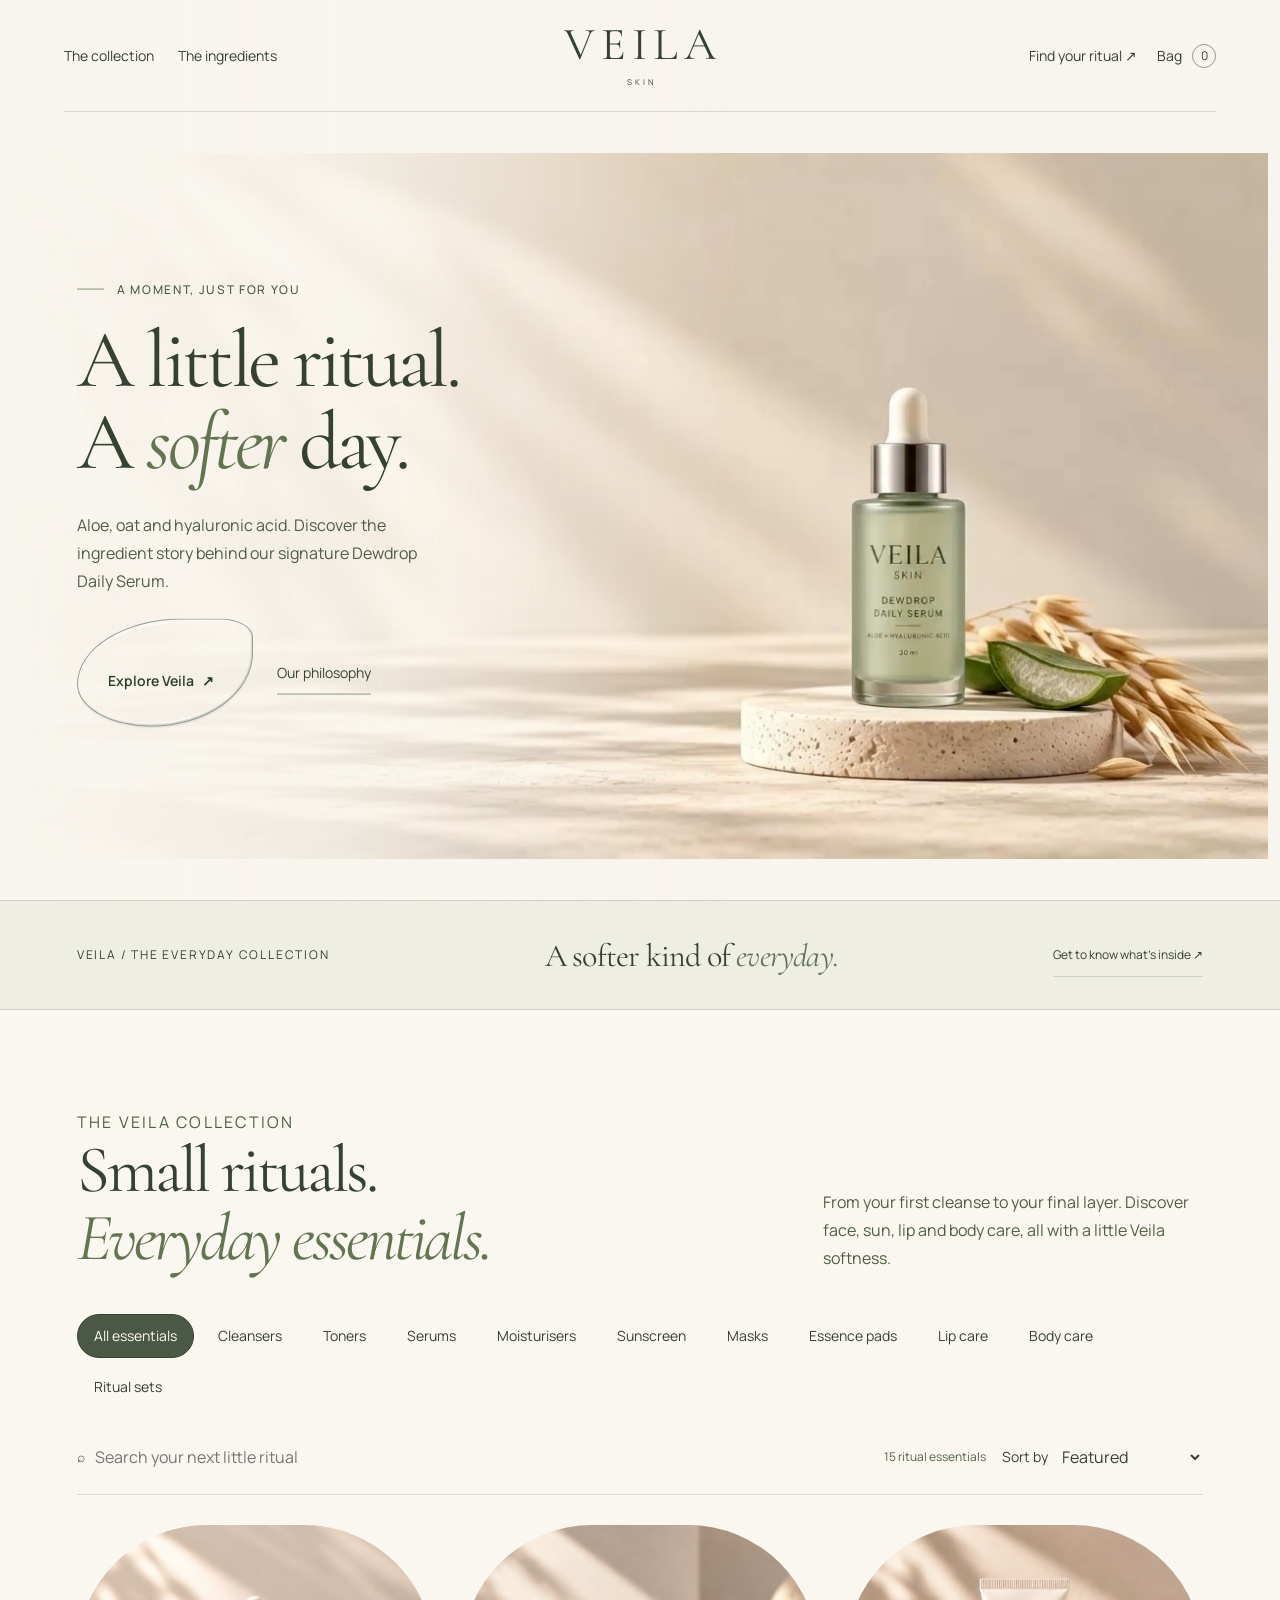
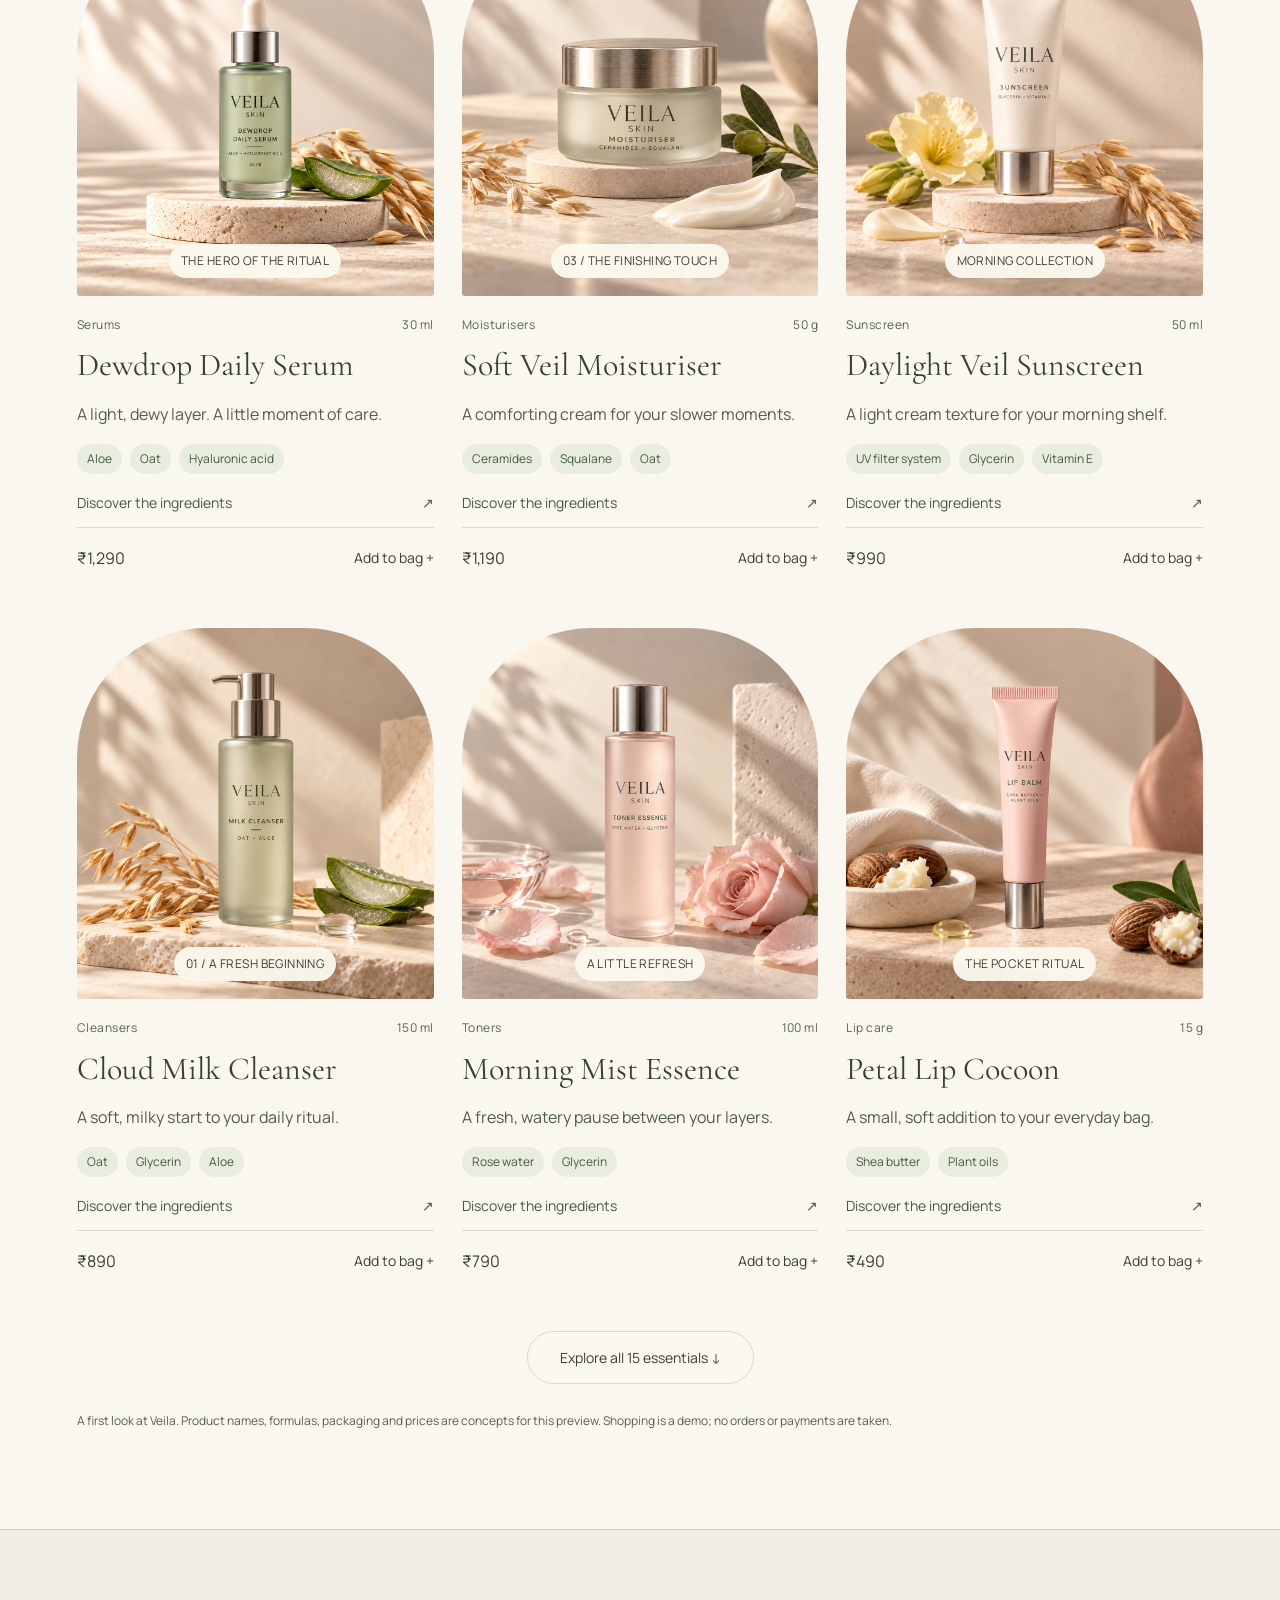
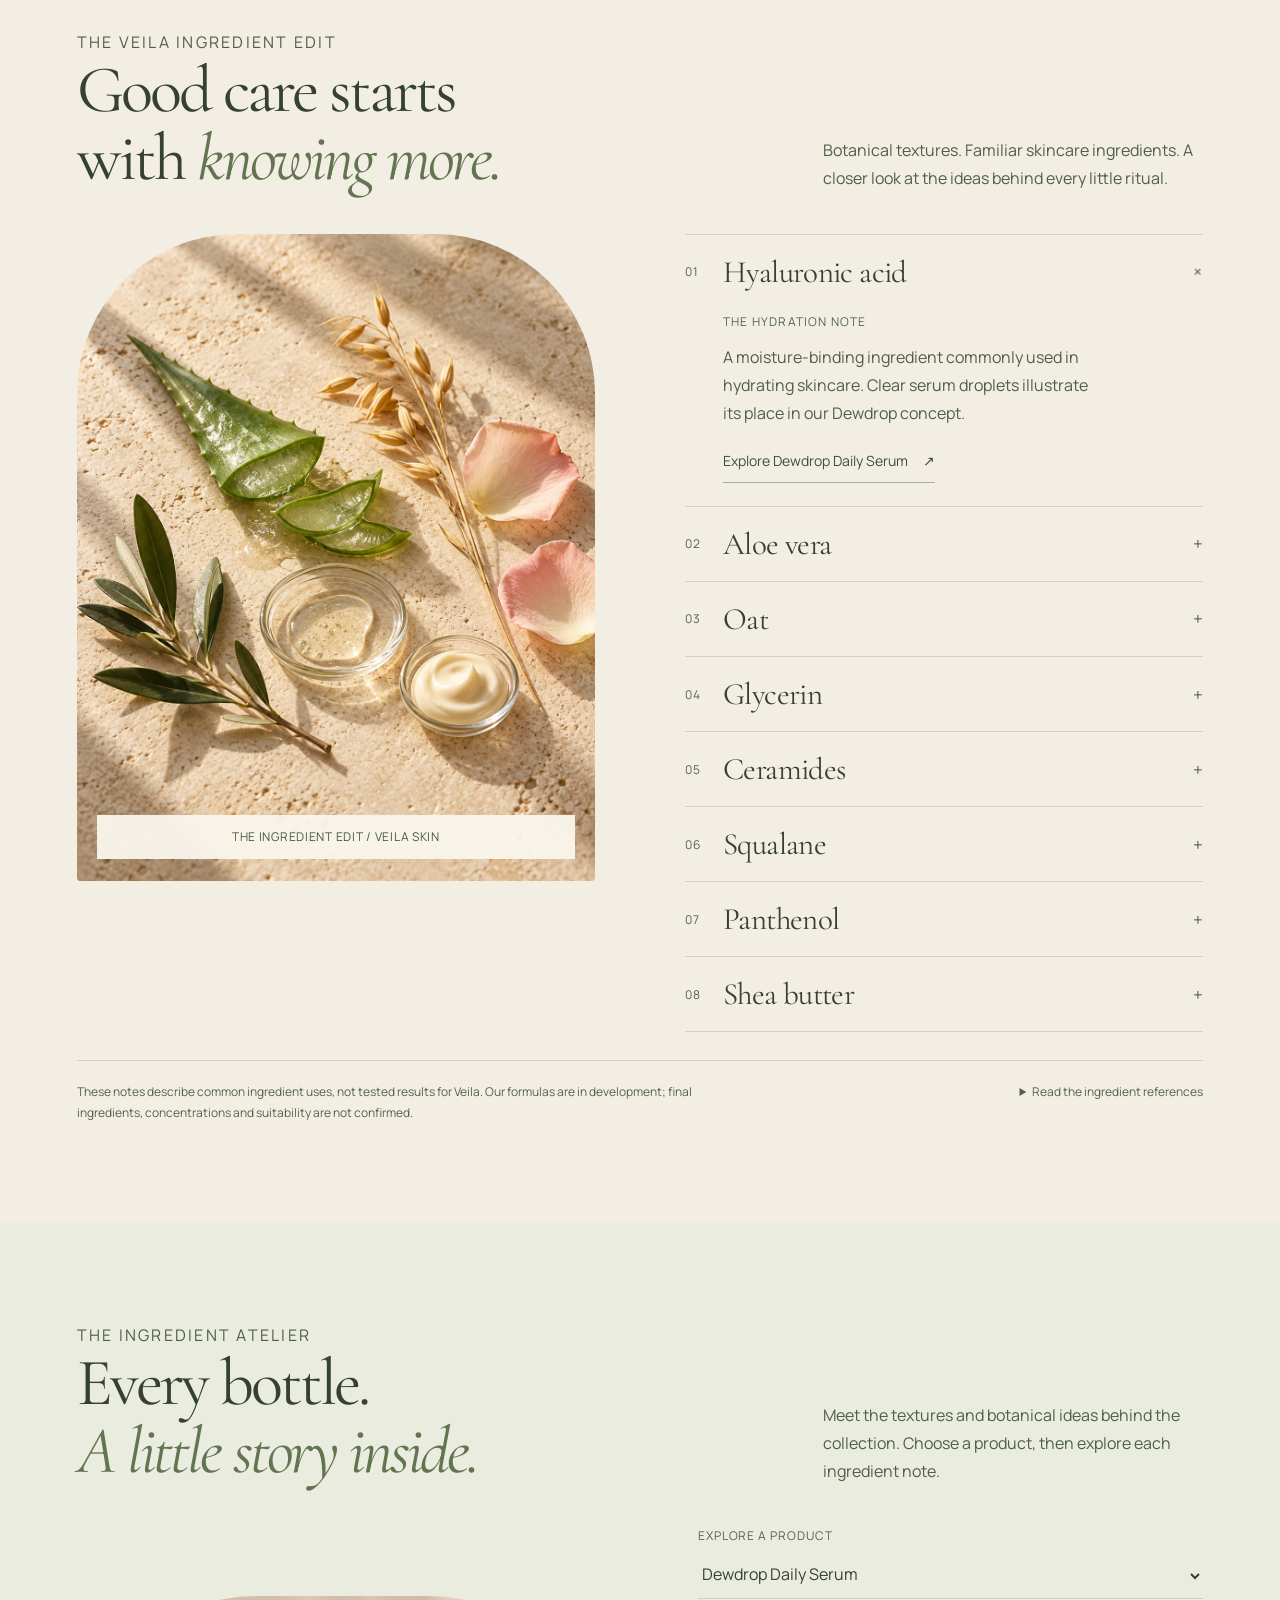
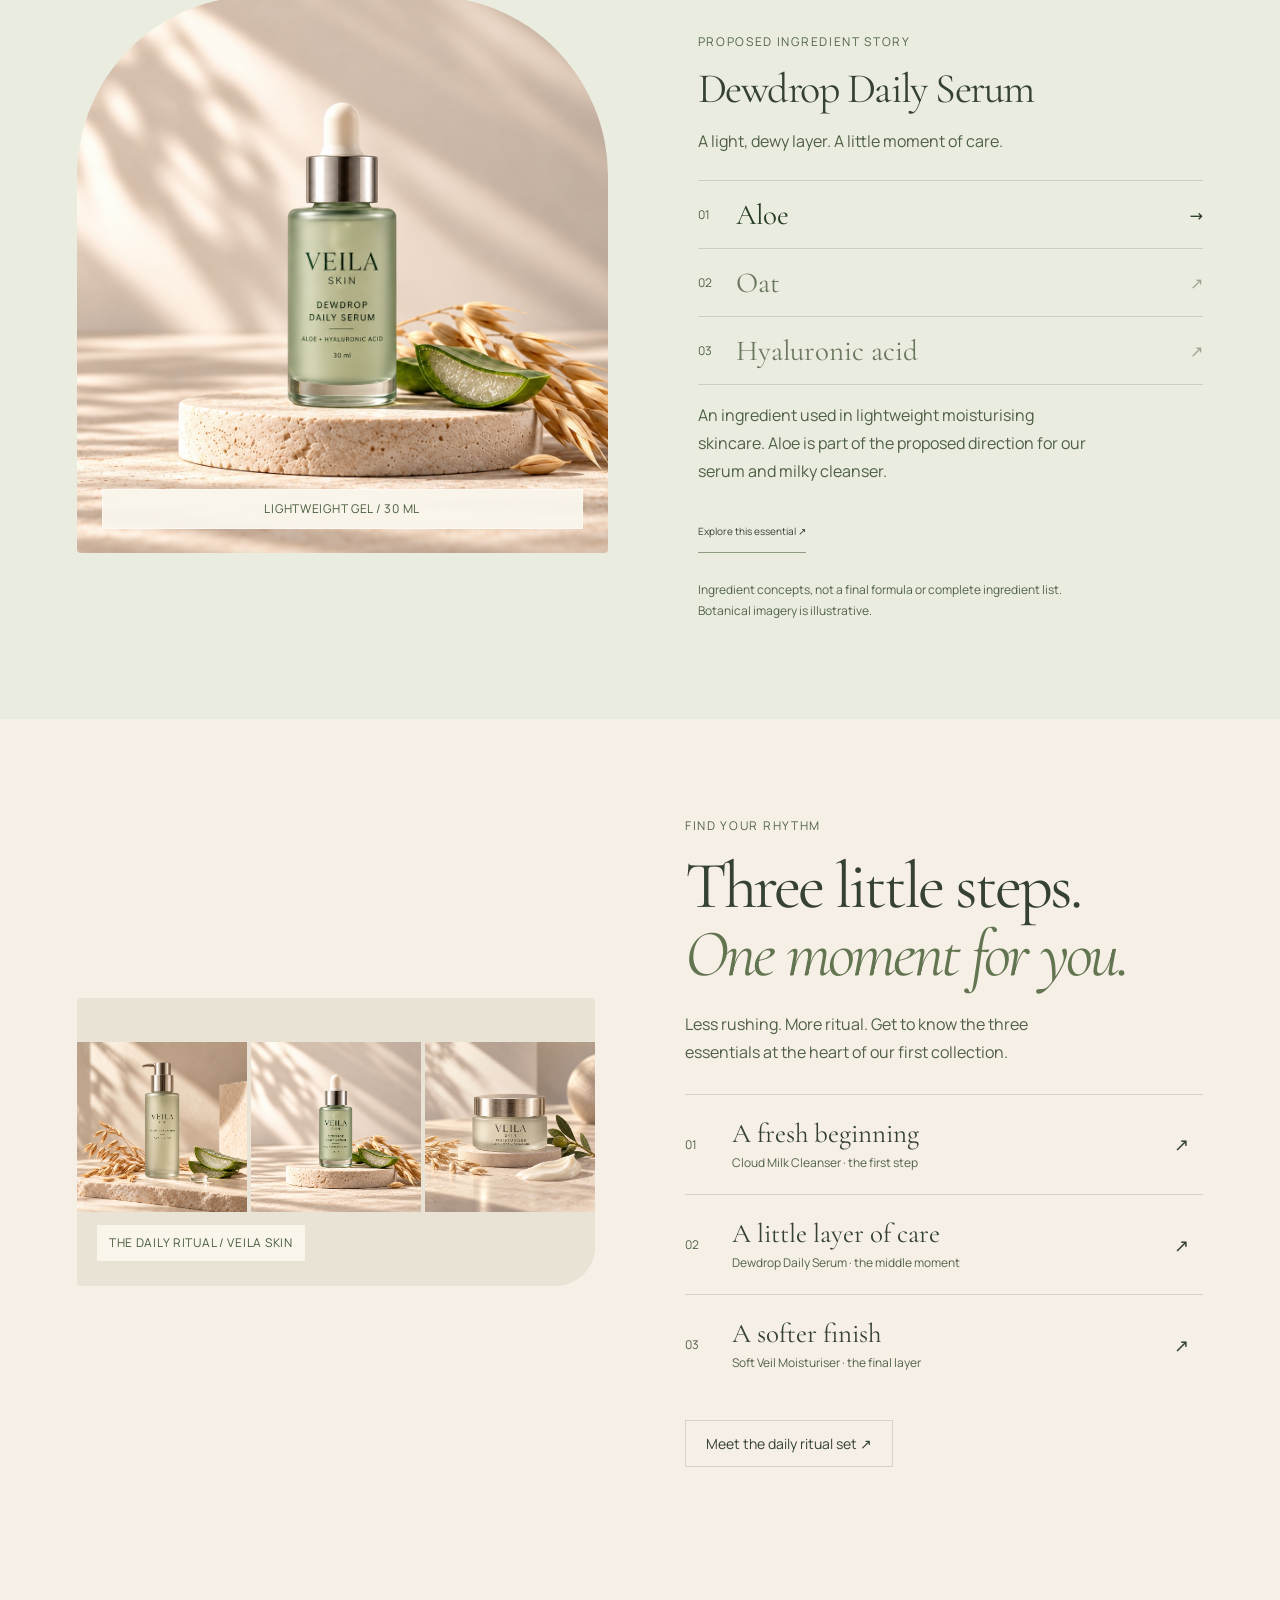
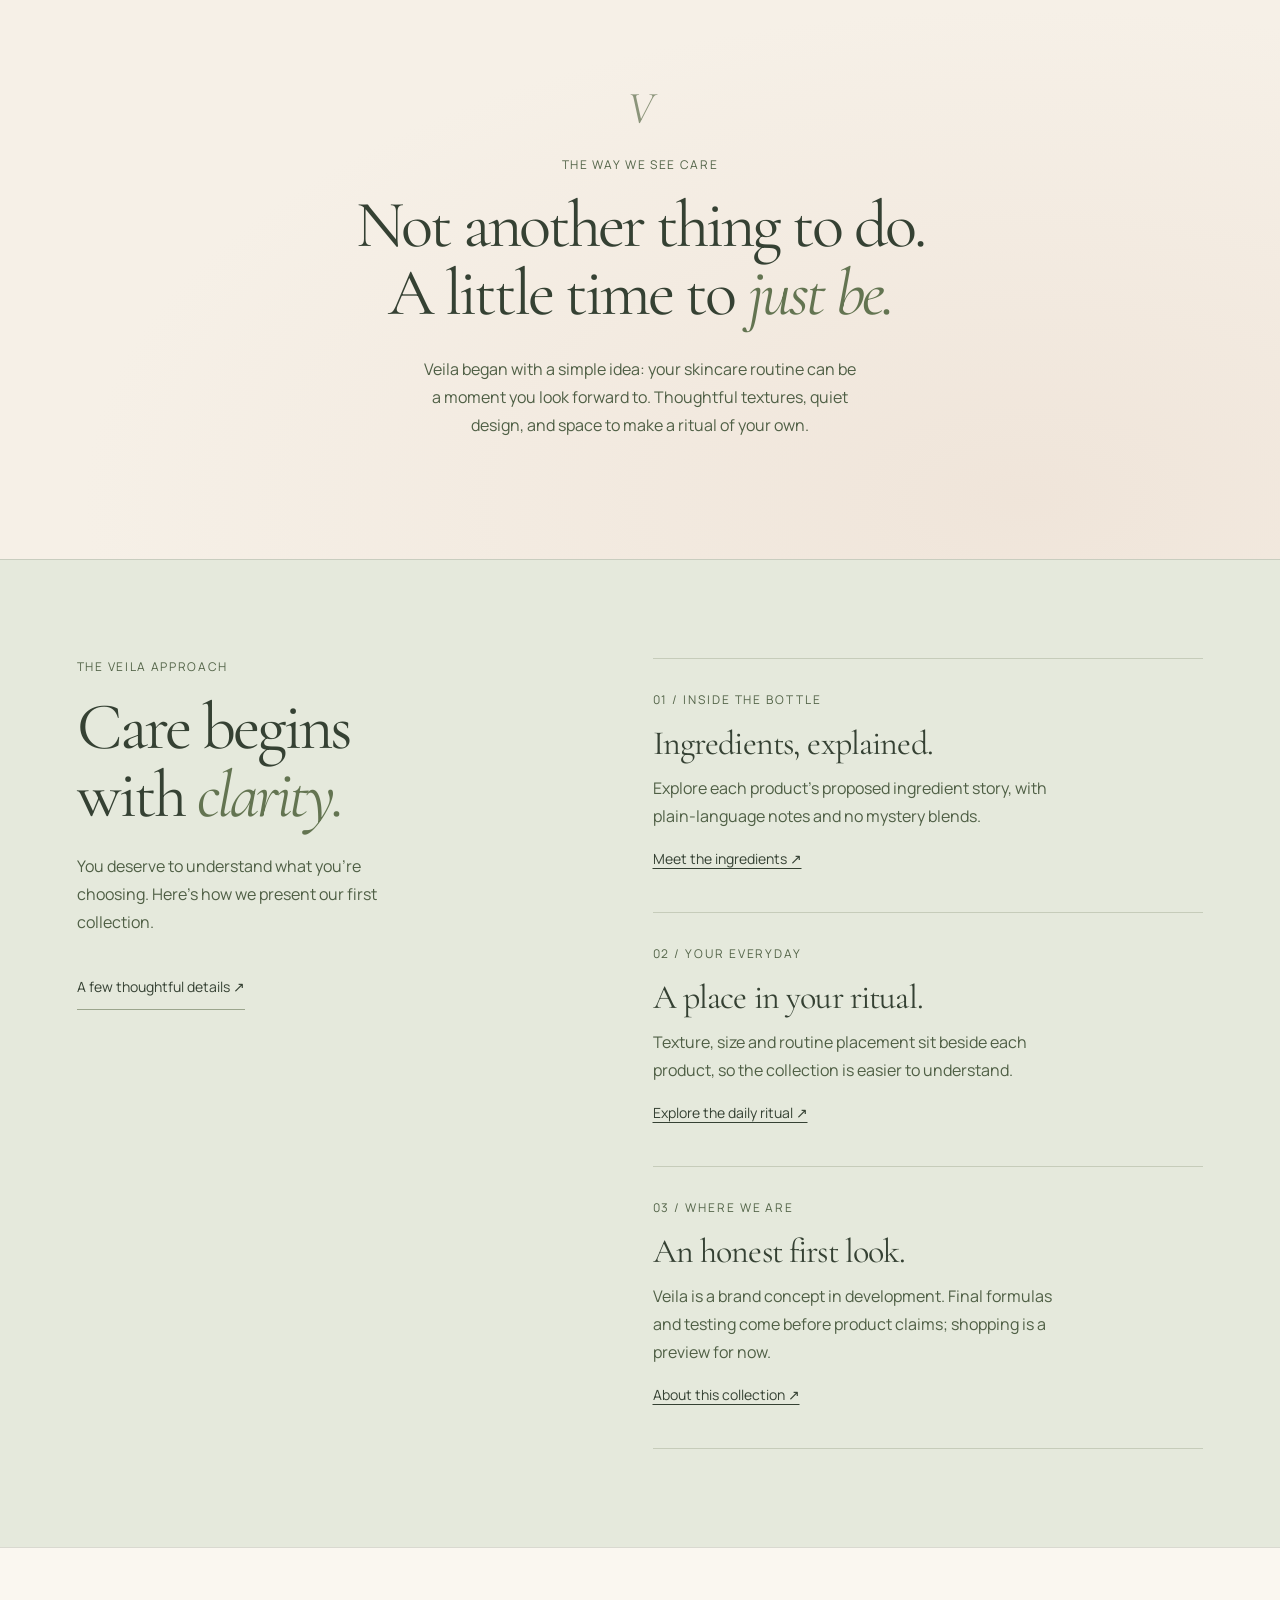
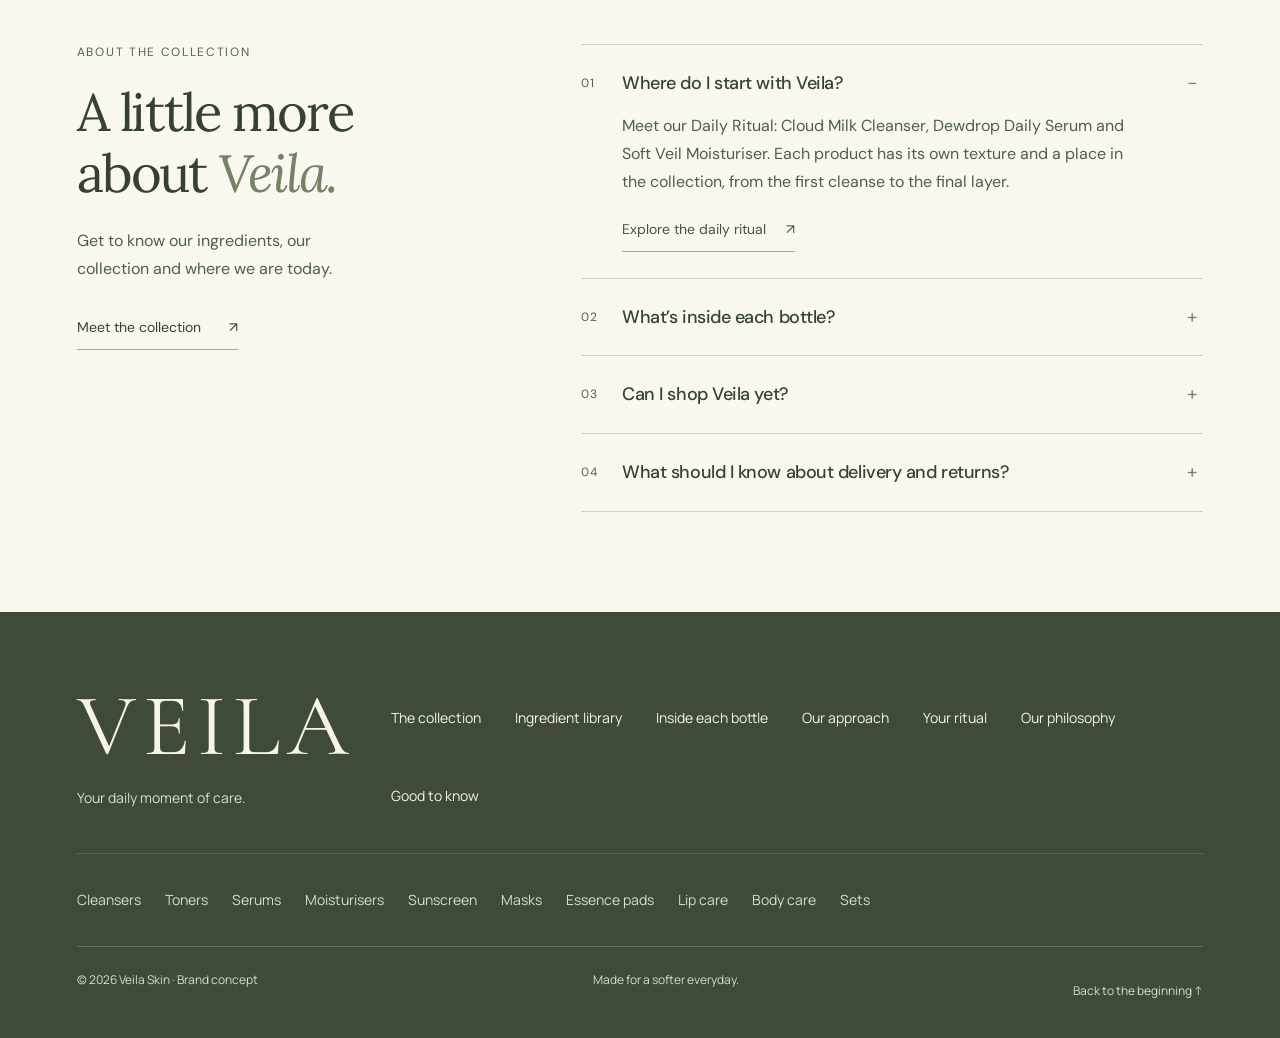
==== commit e72ce1aa: "Make Veila bottle ritual follow mouse movement without play controls" ====
--- a/design/veila-hero.html
+++ b/design/veila-hero.html
@@ -24,17 +24,17 @@
 @media(prefers-reduced-motion:reduce){*{transition:none!important}}
 .scene canvas{position:absolute;inset:0}.scene canvas[hidden]{display:none}
 </style>
-<link rel="stylesheet" href="storefront.css">
-<link rel="stylesheet" href="veila-refined.css">
-<link rel="stylesheet" href="hero-refined.css">
+<link rel="stylesheet" href="storefront.css?v=5">
+<link rel="stylesheet" href="veila-refined.css?v=5">
+<link rel="stylesheet" href="hero-refined.css?v=5">
 </head>
 <body>
 <a class="skip-link" href="#collection">Skip to collection</a>
 <main>
 <section class="hero film-hero" id="hero" aria-label="Veila Skin introduction">
-  <div class="scene hero-film-scene" id="bottle-viewer" aria-label="Veila Dewdrop serum film with aloe and oats">
+  <div class="scene hero-film-scene" id="bottle-viewer" role="group" tabindex="0" aria-label="Interactive Dewdrop serum bottle" aria-describedby="bottle-instructions">
     <img class="film-poster" src="assets/veila-hero-v4/poster.jpg" alt="Veila Dewdrop Daily Serum on pale stone with aloe and oats" width="1280" height="720" fetchpriority="high">
-    <video id="hero-film" muted playsinline preload="none" poster="assets/veila-hero-v4/poster.jpg" data-playback-src="assets/veila-hero-v4/ritual-final.mp4" aria-label="Veila serum ritual: a glass dropper opens and releases serum" tabindex="-1"></video>
+    <video id="hero-film" muted playsinline preload="none" poster="assets/veila-hero-v4/poster.jpg" data-src="assets/veila-hero-v4/ritual-interactive.mp4" aria-label="Veila serum ritual: a glass dropper opens and releases serum" tabindex="-1"></video>
   </div>
   <div class="shade" aria-hidden="true"></div>
   <header class="nav" aria-label="Main navigation">
@@ -50,7 +50,8 @@
     <p class="intro">Aloe, oat and hyaluronic acid. Discover the ingredient story behind our signature Dewdrop Daily Serum.</p>
     <div class="cta-row"><span class="water-button-anchor"><button class="primary water-button" type="button" data-jump="collection"><span class="water-button-label">Explore Veila <span aria-hidden="true">↗</span></span></button></span><button class="text-link" type="button" data-jump="philosophy">Our philosophy</button></div>
   </section>
-  <div class="film-controls"><span class="film-hint">A moment with Dewdrop</span><button type="button" class="film-toggle" id="film-toggle" aria-pressed="false">Play the ritual</button><span id="film-status" class="sr-only" role="status" aria-live="polite"></span></div>
+  <p id="bottle-instructions" class="sr-only">Move your mouse to gently open the bottle and release a slow serum drop. On touch screens, swipe horizontally over the bottle. With the bottle focused, press Right Arrow or Space to move the ritual forward.</p>
+  <span id="film-status" class="sr-only" role="status" aria-live="polite"></span>
 
 </section>
 <div class="editorial-strip"><span>VEILA / THE EVERYDAY COLLECTION</span><p class="serif">A softer kind of <em>everyday.</em></p><a href="#ingredients">Get to know what’s inside ↗</a></div>
@@ -92,8 +93,8 @@
 <div class="toast" id="preview-status" role="status" aria-live="polite"></div>
 <dialog class="shop-dialog" id="product-dialog" aria-labelledby="product-dialog-title"><button type="button" class="dialog-close" data-close aria-label="Close product details" autofocus>×</button><div id="product-detail"></div></dialog>
 <dialog class="shop-dialog bag-dialog" id="bag-dialog" aria-labelledby="bag-title"><button type="button" class="dialog-close" data-close aria-label="Close shopping bag" autofocus>×</button><div class="bag-content"><p class="section-kicker">A moment of your own</p><h2 class="serif" id="bag-title">Your ritual bag.</h2><p class="bag-intro">Your collection, coming together. This preview bag is saved only in this browser.</p><div id="bag-items"></div><div class="bag-total"><span>Concept subtotal</span><strong id="bag-total">₹0</strong></div><p class="bag-intro">Shopping preview · Checkout isn't open yet. No orders or payments are taken.</p><button class="primary" type="button" data-continue>Continue exploring ↗</button></div></dialog>
-<script src="hero-film.js"></script>
-<script src="water-button.js"></script>
-<script src="storefront.js"></script>
+<script src="hero-film.js?v=7"></script>
+<script src="water-button.js?v=5"></script>
+<script src="storefront.js?v=5"></script>
 </body>
 </html>
--- a/design/hero-refined.css
+++ b/design/hero-refined.css
@@ -16,11 +16,6 @@
 .film-hero .bag-count{width:24px;height:24px;font-size:12px}
 .film-hero .cta-row{gap:24px;flex-wrap:wrap}
 .film-hero .text-link{font-size:14px;min-height:44px;color:#34452f;padding:12px 0}
-.film-controls{position:absolute;z-index:2;right:5%;bottom:24px;display:flex;flex-wrap:wrap;align-items:center;gap:16px;color:#34452f;padding:8px 10px 8px 16px;border-radius:28px;background:#f8f5eef2;border:1px solid #65765a40}
-.film-hint{font-size:12px;line-height:1.5;letter-spacing:.02em}
-.film-toggle{border:1px solid #58694b;border-radius:24px;padding:10px 18px;background:transparent;color:#34452f;font-size:14px;min-height:44px}
-.film-toggle:hover{background:#e8ecdf}
-.film-toggle[hidden],.film-controls[hidden]{display:none}
 
 /* A fully clear droplet: only the rim reflects light. Its label stays readable. */
 .water-button-anchor{position:relative;display:block;flex:none;width:176px;height:108px;pointer-events:auto}
@@ -54,8 +49,7 @@
  .film-hero .hero-film-scene{position:relative;inset:auto;order:2;width:100%;height:auto;min-height:0;aspect-ratio:16/9;flex:none;overflow:hidden;mask-image:none;background:#f8f5ee}
  .film-hero .hero-film-scene img,.film-hero .hero-film-scene video{object-fit:contain;object-position:center}
  .film-hero .shade{display:none}
- .film-controls{position:relative;inset:auto;order:3;align-self:flex-end;margin:8px 24px 24px;max-width:calc(100% - 48px);padding:0;border:0;border-radius:0;background:none;justify-content:flex-end}
- .film-hint{display:none}
+
 }
 /* Small phones trim empty side space while preserving the film's full height. */
 @media(max-width:600px){
@@ -63,4 +57,9 @@
  .film-hero .hero-film-scene img,.film-hero .hero-film-scene video{object-fit:cover;object-position:80% center}
 }
 @media(max-width:380px){.film-hero .copy{padding-left:20px;padding-right:20px}.film-hero .cta-row{gap:12px}.water-button-anchor{width:160px}.film-hero .text-link{font-size:14px}.film-hero .nav{width:calc(100% - 40px);margin:0 20px}}
-@media(prefers-reduced-motion:reduce){.water-button{transition:none;will-change:auto;transform:none!important;border-radius:64% 20% 62% 45% / 65% 18% 73% 42%!important}.film-hint{display:none}.film-hero .hero-film-scene img,.film-hero .hero-film-scene video{transition:none;transform:none!important}}
+@media(prefers-reduced-motion:reduce){.water-button{transition:none;will-change:auto;transform:none!important;border-radius:64% 20% 62% 45% / 65% 18% 73% 42%!important}.film-hero .hero-film-scene img,.film-hero .hero-film-scene video{transition:none;transform:none!important}}
+
+/* The bottle itself is the interaction surface; no playback controls. */
+.film-hero .hero-film-scene{pointer-events:auto;touch-action:pan-y;outline:none}
+.film-hero .hero-film-scene:focus-visible{outline:2px solid #36582f;outline-offset:-14px}
+@media(max-width:900px){.film-hero .hero-film-scene{margin-bottom:24px}}
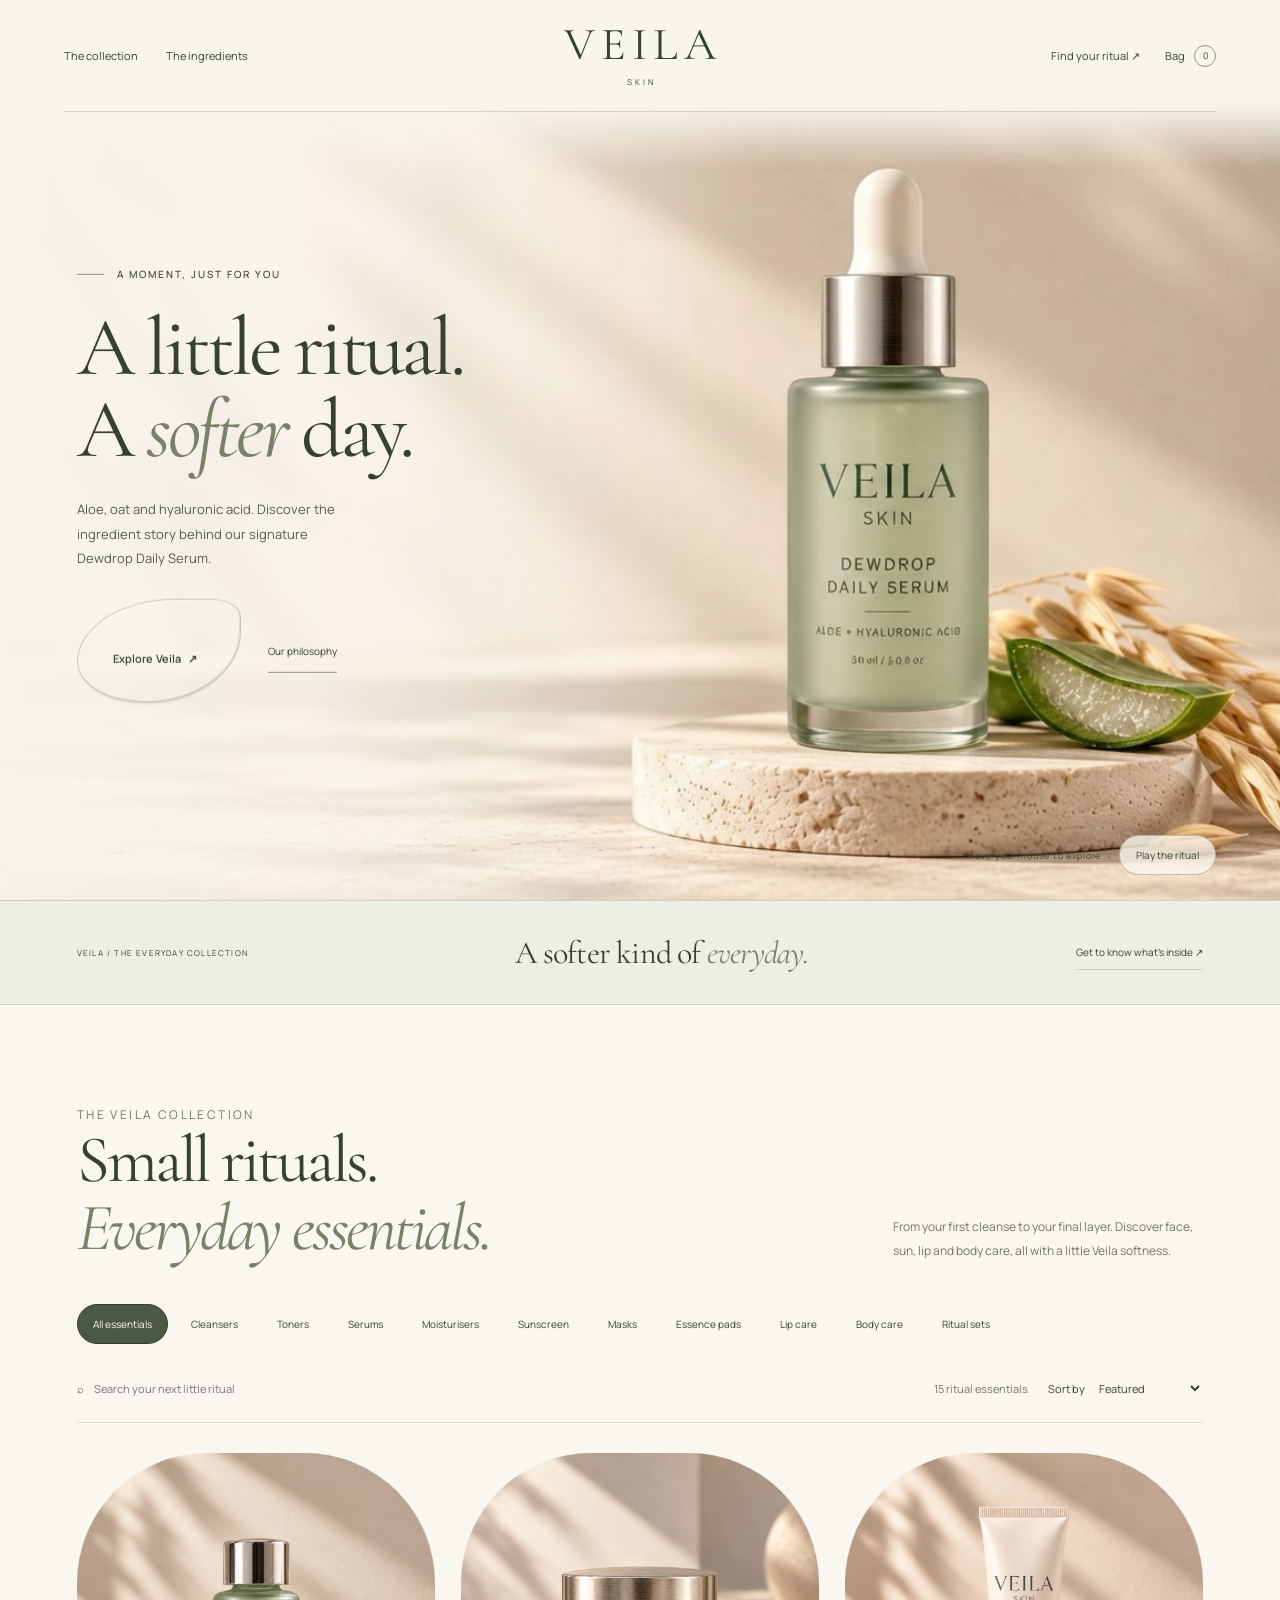
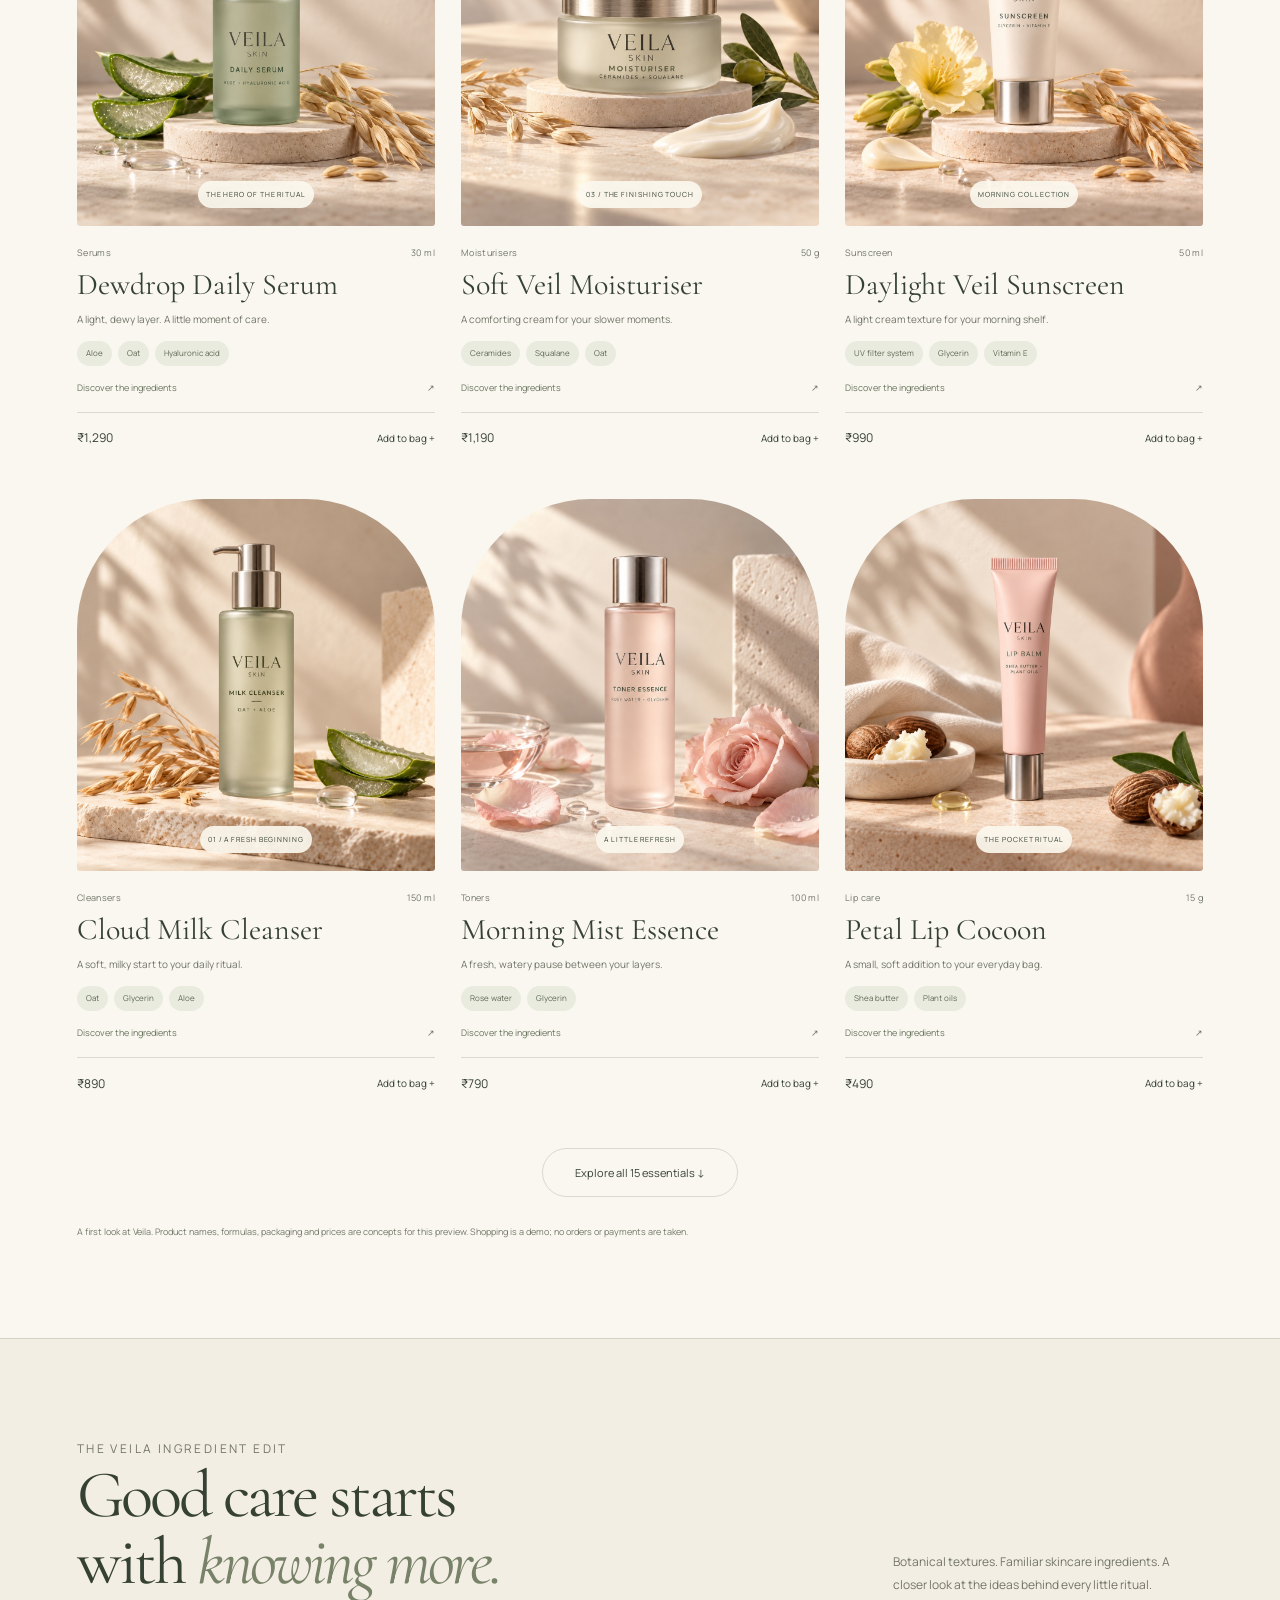
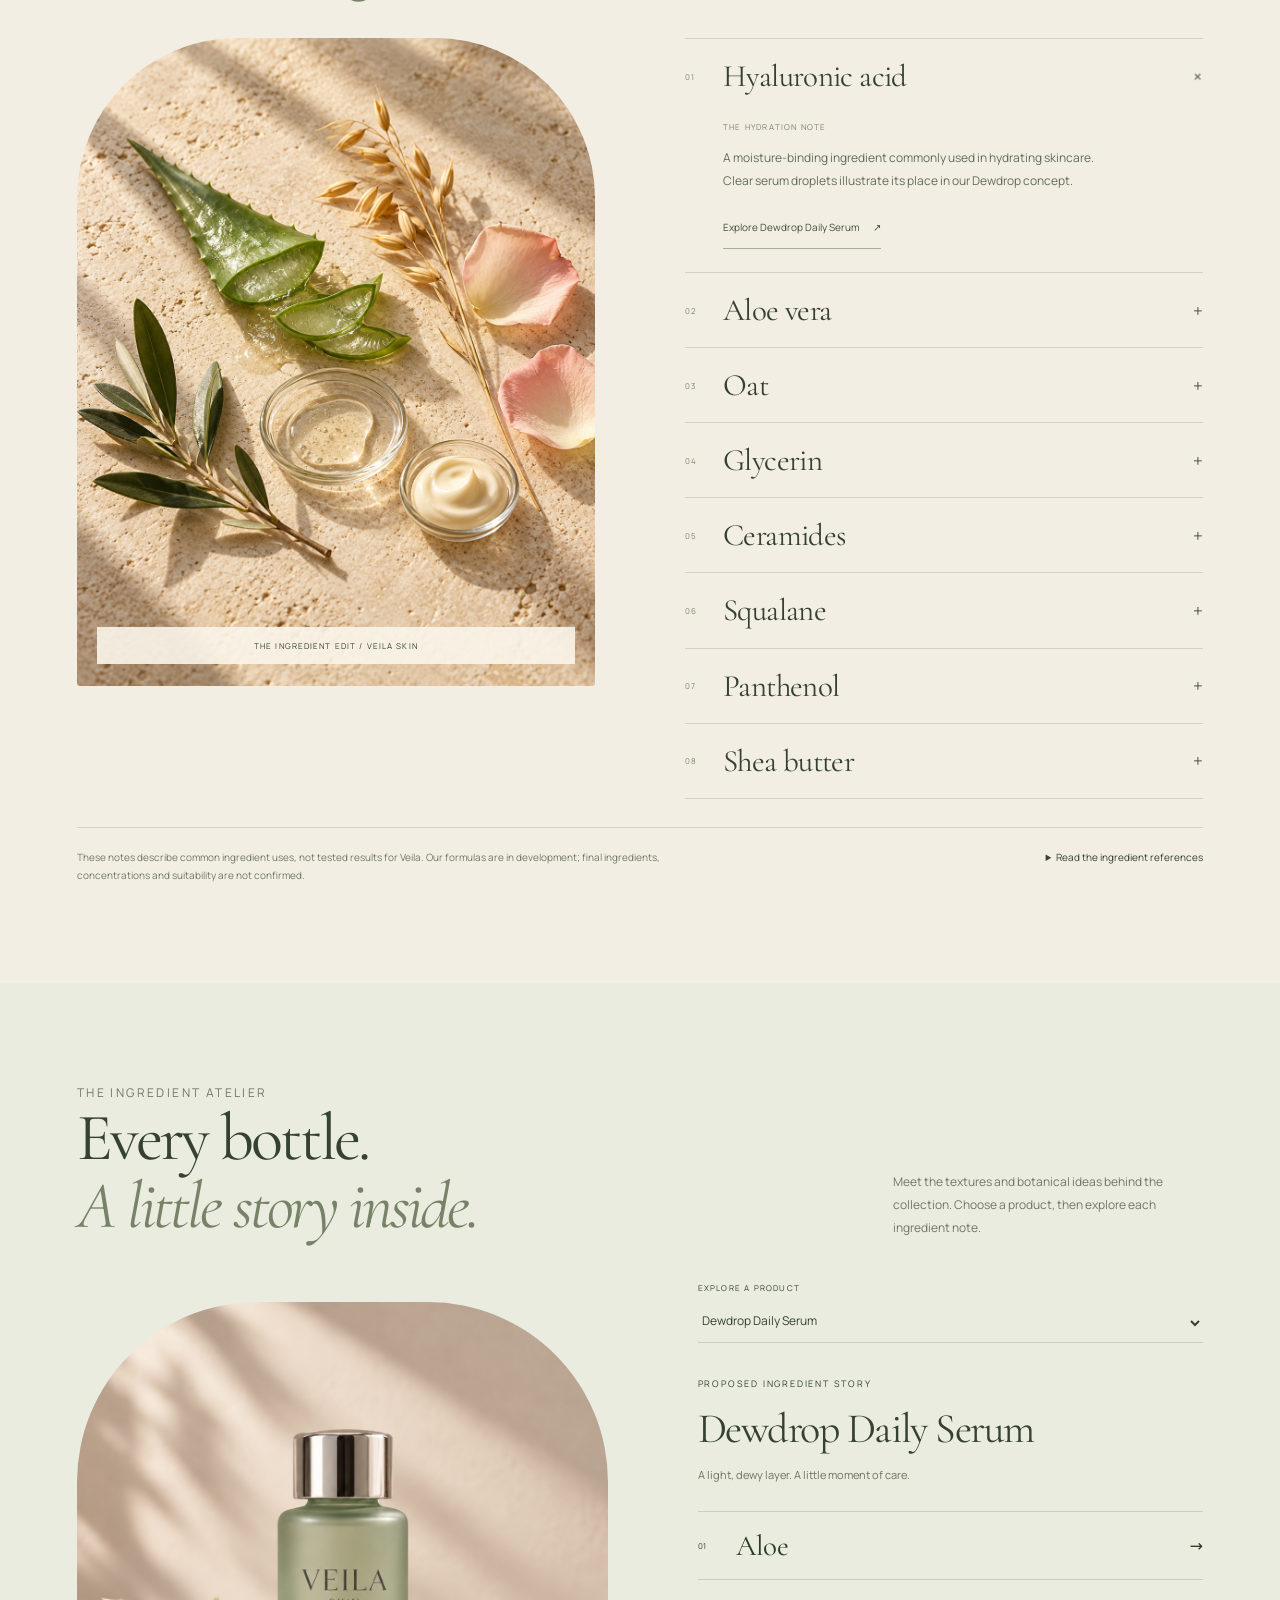
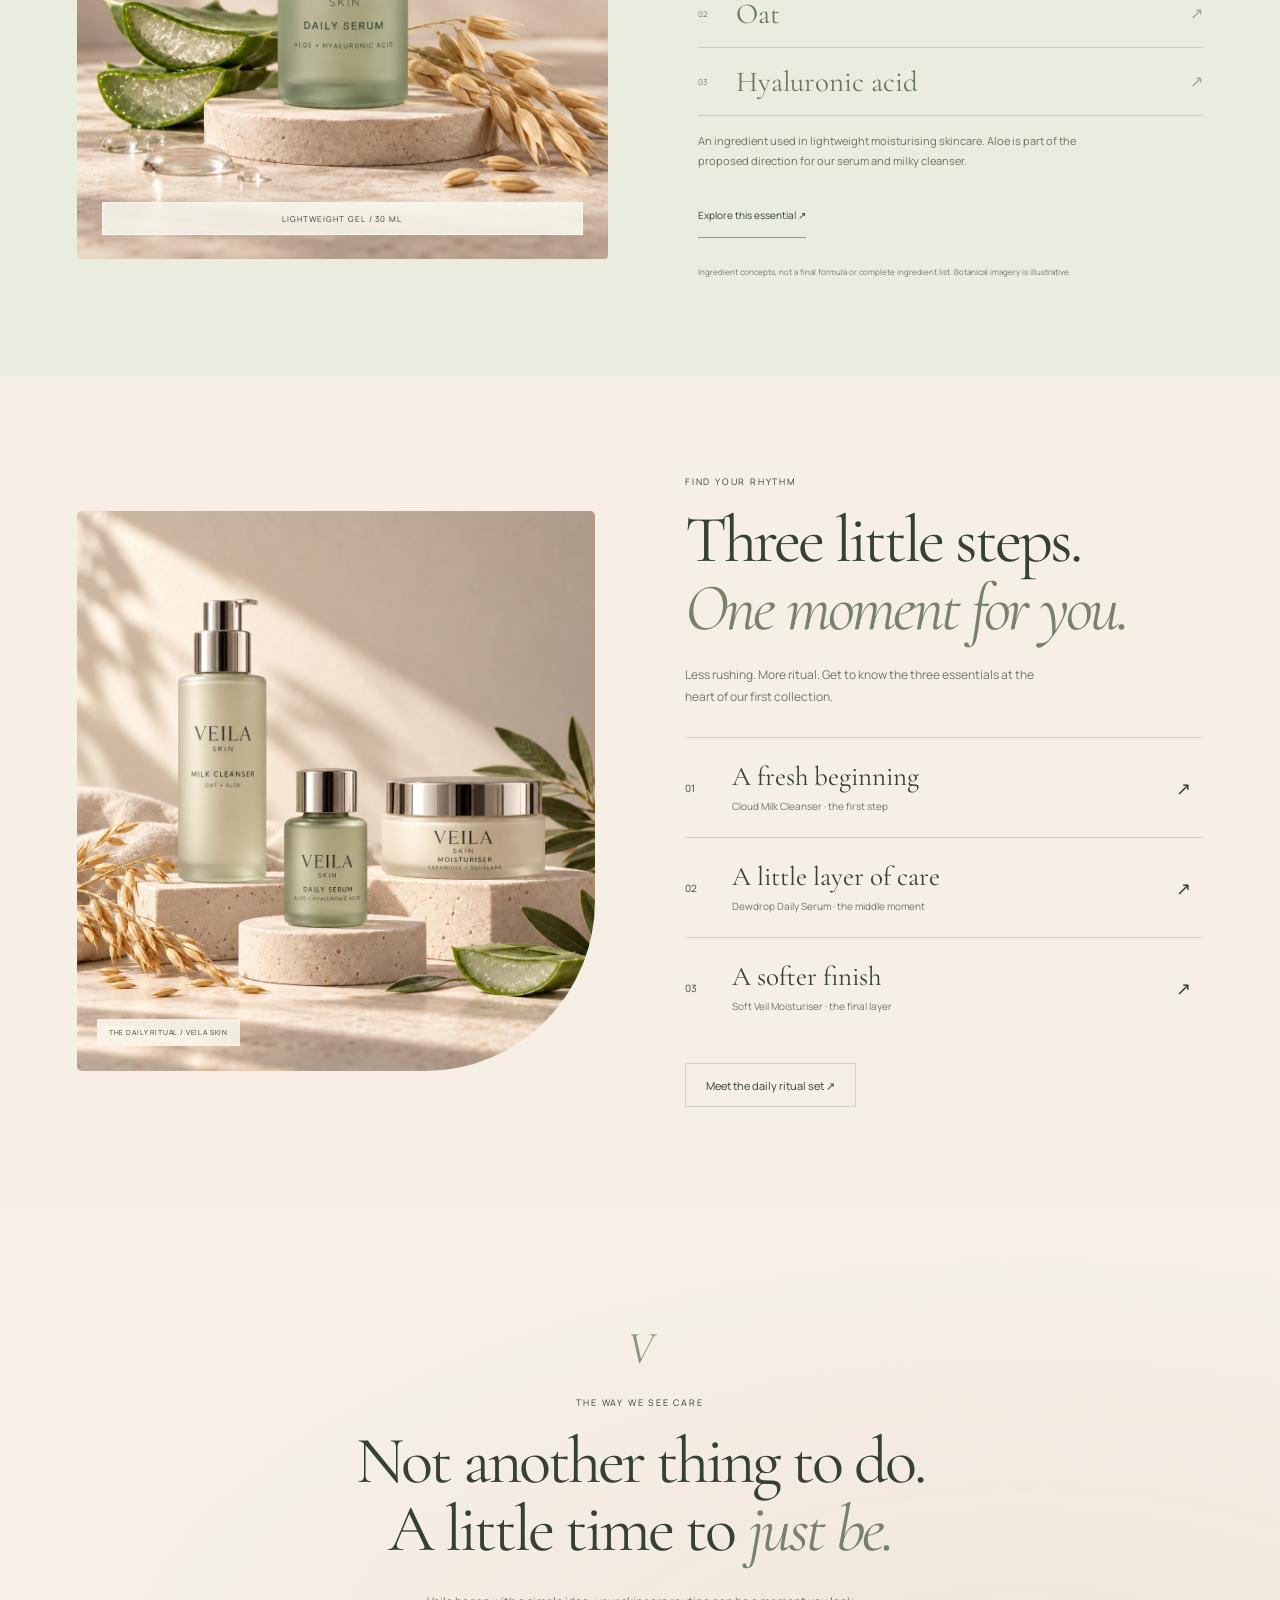
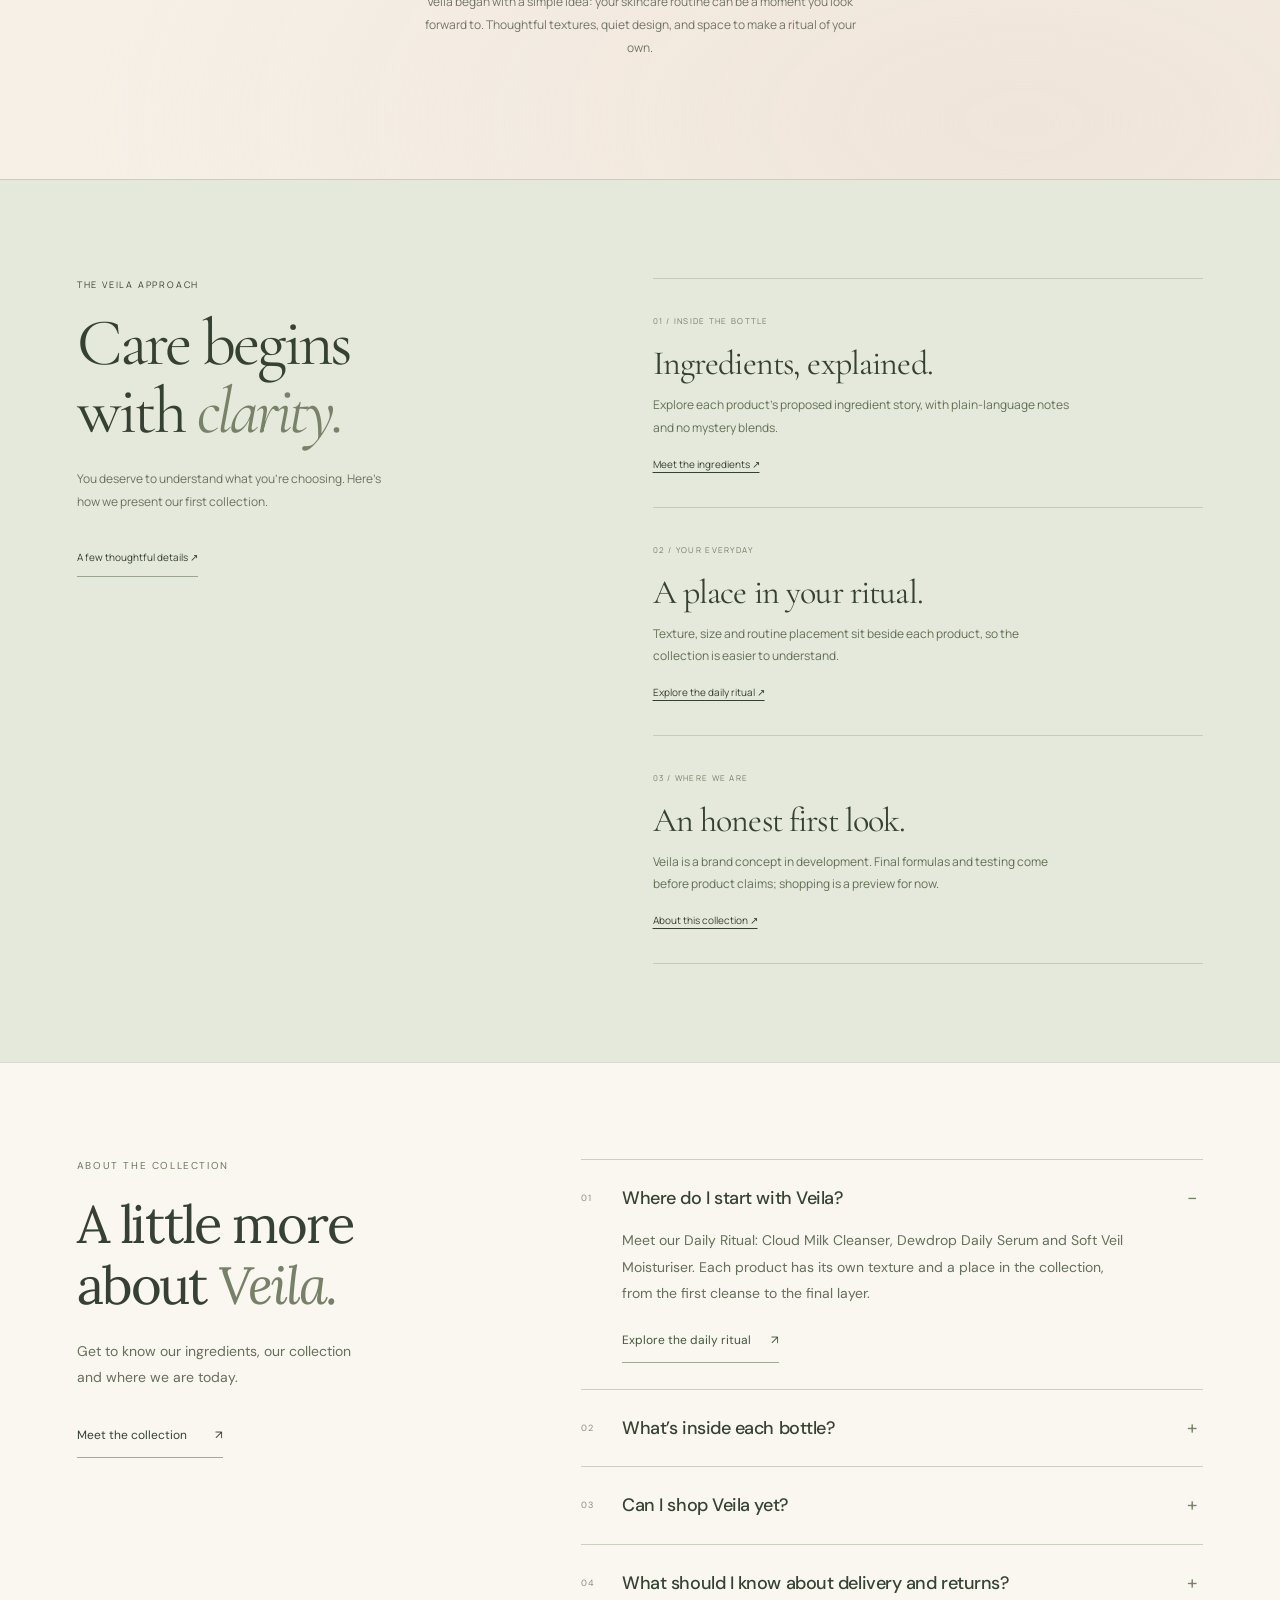
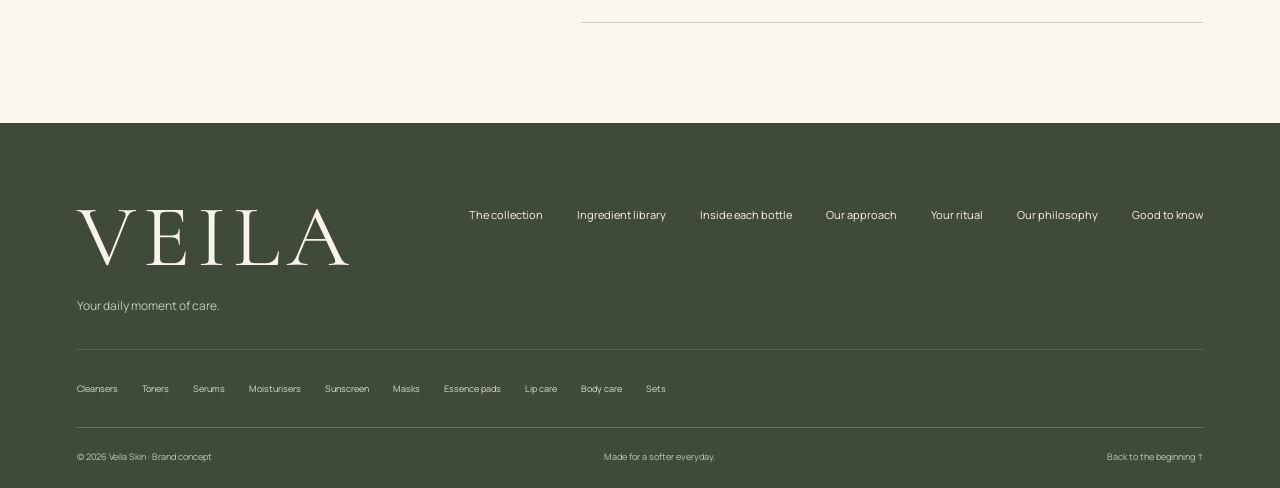
==== commit a473eaeb: "Restore Veila design to the version before the team review fixes" ====
--- a/design/veila-hero.html
+++ b/design/veila-hero.html
@@ -24,17 +24,17 @@
 @media(prefers-reduced-motion:reduce){*{transition:none!important}}
 .scene canvas{position:absolute;inset:0}.scene canvas[hidden]{display:none}
 </style>
-<link rel="stylesheet" href="storefront.css?v=5">
-<link rel="stylesheet" href="veila-refined.css?v=5">
-<link rel="stylesheet" href="hero-refined.css?v=5">
+<link rel="stylesheet" href="storefront.css">
+<link rel="stylesheet" href="veila-refined.css">
+<link rel="stylesheet" href="hero-refined.css">
 </head>
 <body>
 <a class="skip-link" href="#collection">Skip to collection</a>
 <main>
 <section class="hero film-hero" id="hero" aria-label="Veila Skin introduction">
-  <div class="scene hero-film-scene" id="bottle-viewer" role="group" tabindex="0" aria-label="Interactive Dewdrop serum bottle" aria-describedby="bottle-instructions">
-    <img class="film-poster" src="assets/veila-hero-v4/poster.jpg" alt="Veila Dewdrop Daily Serum on pale stone with aloe and oats" width="1280" height="720" fetchpriority="high">
-    <video id="hero-film" muted playsinline preload="none" poster="assets/veila-hero-v4/poster.jpg" data-src="assets/veila-hero-v4/ritual-interactive.mp4" aria-label="Veila serum ritual: a glass dropper opens and releases serum" tabindex="-1"></video>
+  <div class="scene hero-film-scene" id="bottle-viewer" aria-label="Veila Dewdrop serum film with aloe and oats">
+    <img class="film-poster" src="assets/veila-hero-v3/poster.jpg" alt="Veila Dewdrop Daily Serum on pale stone with aloe and oats" width="1280" height="720" fetchpriority="high">
+    <video id="hero-film" muted playsinline preload="auto" poster="assets/veila-hero-v3/poster.jpg" aria-label="Ten-second Veila serum ritual: a glass dropper opens and releases serum" tabindex="-1"><source src="assets/veila-hero-v3/veila-natural-ritual-10s.mp4" type="video/mp4"></video>
   </div>
   <div class="shade" aria-hidden="true"></div>
   <header class="nav" aria-label="Main navigation">
@@ -50,8 +50,7 @@
     <p class="intro">Aloe, oat and hyaluronic acid. Discover the ingredient story behind our signature Dewdrop Daily Serum.</p>
     <div class="cta-row"><span class="water-button-anchor"><button class="primary water-button" type="button" data-jump="collection"><span class="water-button-label">Explore Veila <span aria-hidden="true">↗</span></span></button></span><button class="text-link" type="button" data-jump="philosophy">Our philosophy</button></div>
   </section>
-  <p id="bottle-instructions" class="sr-only">Move your mouse to gently open the bottle and release a slow serum drop. On touch screens, swipe horizontally over the bottle. With the bottle focused, press Right Arrow or Space to move the ritual forward.</p>
-  <span id="film-status" class="sr-only" role="status" aria-live="polite"></span>
+  <div class="film-controls"><span class="film-hint">Move your mouse to explore</span><button type="button" class="film-toggle" id="film-toggle" aria-pressed="false">Play the ritual</button></div>
 
 </section>
 <div class="editorial-strip"><span>VEILA / THE EVERYDAY COLLECTION</span><p class="serif">A softer kind of <em>everyday.</em></p><a href="#ingredients">Get to know what’s inside ↗</a></div>
@@ -74,7 +73,7 @@
  <div class="ingredient-layout"><div class="ingredient-picture" id="ingredient-picture"></div><div class="ingredient-copy"><label class="ingredient-selector" for="ingredient-product">EXPLORE A PRODUCT<select id="ingredient-product"></select></label><p class="section-kicker">PROPOSED INGREDIENT STORY</p><h3 class="serif" id="ingredient-name"></h3><p id="ingredient-intro"></p><div id="ingredient-notes" class="ingredient-notes"></div><p id="ingredient-description" role="status"></p><button type="button" class="text-link" id="ingredient-view-product" data-detail="serum">Explore this essential ↗</button><p id="ingredient-disclaimer" class="catalog-note"></p></div></div>
 </section>
 <section class="section ritual" id="ritual" aria-labelledby="ritual-title">
-  <div class="ritual-picture"><div class="product-set" role="img" aria-label="The Daily Ritual Set: Cloud Milk Cleanser, Dewdrop Daily Serum and Soft Veil Moisturiser"><img src="assets/veila-products/cleanser-labelled.jpg" alt="" width="1254" height="1254" loading="lazy"><img src="assets/veila-products/serum-labelled.jpg" alt="" width="1254" height="1254" loading="lazy"><img src="assets/veila-products/cream-labelled.jpg" alt="" width="1254" height="1254" loading="lazy"></div><span>THE DAILY RITUAL / VEILA SKIN</span></div>
+  <div class="ritual-picture"><img src="assets/veila-products/set-labelled.jpg" width="1254" height="1254" loading="lazy" alt="Veila cleanser, serum and moisturiser on limestone with oat and aloe ingredient styling"><span>THE DAILY RITUAL / VEILA SKIN</span></div>
   <div class="ritual-copy"><div class="section-kicker">Find your rhythm</div><h2 class="section-heading serif" id="ritual-title">Three little steps.<br><em>One moment for you.</em></h2><p>Less rushing. More ritual. Get to know the three essentials at the heart of our first collection.</p><ol class="ritual-steps"><li><span class="step-number">01</span><div><span class="step-title">A fresh beginning</span><span class="step-detail">Cloud Milk Cleanser · the first step</span></div><button class="step-link" type="button" data-detail="cleanser" aria-label="Explore Cloud Milk Cleanser">↗</button></li><li><span class="step-number">02</span><div><span class="step-title">A little layer of care</span><span class="step-detail">Dewdrop Daily Serum · the middle moment</span></div><button class="step-link" type="button" data-detail="serum" aria-label="Explore Dewdrop Daily Serum">↗</button></li><li><span class="step-number">03</span><div><span class="step-title">A softer finish</span><span class="step-detail">Soft Veil Moisturiser · the final layer</span></div><button class="step-link" type="button" data-detail="cream" aria-label="Explore Soft Veil Moisturiser">↗</button></li></ol><button type="button" class="outline-button" data-detail="set">Meet the daily ritual set ↗</button></div>
 </section>
 <section class="section philosophy" id="philosophy" aria-labelledby="philosophy-title"><p class="section-kicker">The way we see care</p><h2 class="section-heading serif" id="philosophy-title">Not another thing to do.<br>A little time to <em>just be.</em></h2><p>Veila began with a simple idea: your skincare routine can be a moment you look forward to. Thoughtful textures, quiet design, and space to make a ritual of your own.</p></section>
@@ -93,8 +92,8 @@
 <div class="toast" id="preview-status" role="status" aria-live="polite"></div>
 <dialog class="shop-dialog" id="product-dialog" aria-labelledby="product-dialog-title"><button type="button" class="dialog-close" data-close aria-label="Close product details" autofocus>×</button><div id="product-detail"></div></dialog>
 <dialog class="shop-dialog bag-dialog" id="bag-dialog" aria-labelledby="bag-title"><button type="button" class="dialog-close" data-close aria-label="Close shopping bag" autofocus>×</button><div class="bag-content"><p class="section-kicker">A moment of your own</p><h2 class="serif" id="bag-title">Your ritual bag.</h2><p class="bag-intro">Your collection, coming together. This preview bag is saved only in this browser.</p><div id="bag-items"></div><div class="bag-total"><span>Concept subtotal</span><strong id="bag-total">₹0</strong></div><p class="bag-intro">Shopping preview · Checkout isn't open yet. No orders or payments are taken.</p><button class="primary" type="button" data-continue>Continue exploring ↗</button></div></dialog>
-<script src="hero-film.js?v=7"></script>
-<script src="water-button.js?v=5"></script>
-<script src="storefront.js?v=5"></script>
+<script src="hero-film.js"></script>
+<script src="water-button.js"></script>
+<script src="storefront.js"></script>
 </body>
 </html>
--- a/design/storefront.css
+++ b/design/storefront.css
@@ -2,4 +2,3 @@
 @media(max-width:1050px){.product-visual{height:280px}.product-visual svg{padding:25px}.section{padding:70px 5%}.ritual{gap:5%}.detail-content{padding:65px 25px 25px}}
 @media(max-width:760px){.section{padding:58px 24px}.section-top{display:block;margin-bottom:26px}.section-top p{margin-top:20px}.section-heading{font-size:44px}.category-tabs{gap:7px;margin-bottom:24px}.category-tabs button{padding:10px 14px;font-size:10px}.shop-tools{flex-wrap:wrap;gap:8px 16px}.search-wrap{max-width:none;flex-basis:100%;border-bottom:1px solid var(--line);padding-bottom:8px}.product-count{margin-left:0;margin-right:auto}.sort-wrap{font-size:10px}.product-grid{grid-template-columns:repeat(2,minmax(0,1fr));gap:28px 14px}.product-visual{height:218px}.product-visual svg{padding:20px 10px}.product-tag{left:10px;top:13px;font-size:6px}.product-title{font-size:25px}.product-description{font-size:10px;min-height:34px}.product-meta{font-size:8px;gap:5px;flex-wrap:wrap}.product-buy{font-size:11px}.add-button{font-size:10px;padding-left:3px}.product-visual:after{display:none}.ritual{grid-template-columns:1fr;gap:38px}.ritual-picture{aspect-ratio:1.15}.ritual-copy>p{max-width:none}.philosophy .section-heading{font-size:42px}.details-section{grid-template-columns:1fr;gap:34px}.footer-top{display:block}.footer-links{margin-top:28px;gap:25px}.footer-bottom{flex-direction:column;gap:10px;margin-top:35px;line-height:1.7}.detail-layout{grid-template-columns:1fr}.detail-art{min-height:240px;height:240px}.detail-art svg{height:220px}.detail-content{padding:28px 24px}.detail-content h2{font-size:37px}.shop-dialog{max-height:92svh}.bag-dialog{max-height:100svh}.footer-wordmark{font-size:60px}}
 @media(prefers-reduced-motion:reduce){html{scroll-behavior:auto}.product-visual:hover svg{transform:none}}
-.sr-only{position:absolute;width:1px;height:1px;padding:0;margin:-1px;overflow:hidden;clip:rect(0,0,0,0);clip-path:inset(50%);white-space:nowrap;border:0}
--- a/design/veila-refined.css
+++ b/design/veila-refined.css
@@ -40,131 +40,3 @@
 .details-section .faq summary:hover{color:#6d805e}
 @media(max-width:1050px){.details-section{gap:6%;grid-template-columns:.85fr 1.3fr}.details-section .faq summary{font-size:16px;gap:11px;grid-template-columns:20px 1fr 18px}.faq-answer{padding-left:31px;padding-right:18px}.details-section .section-heading{font-size:39px}}
 @media(max-width:760px){.details-section{grid-template-columns:1fr;gap:32px;padding:64px 24px}.details-section .section-heading{font-size:41px}.faq-intro{max-width:300px;font-size:14px;margin:20px 0 10px}.details-section .faq summary{font-size:17px;padding:22px 0;gap:10px}.details-section .faq p{font-size:14px;line-height:1.85}.faq-answer{padding:0 20px 24px 30px}.faq-collection-link{font-size:12px}}
-
-/* Readable product information and comfortable controls across the storefront. */
-:root{--muted:#596550;--sage:#637451}
-.section-kicker,.details-section .section-kicker{font-size:12px;letter-spacing:.14em;color:#536448}
-.section-top p,.product-description,.ingredient-copy>p:not(.section-kicker):not(.catalog-note),.ritual-copy>p,.philosophy>p:last-child,.clarity-heading>p:not(.section-kicker),.clarity-principles p,.library-entry-body p{font-size:16px;line-height:1.75;color:#4f5f45}
-.section-top p{max-width:380px}
-.editorial-strip>span,.editorial-strip a{font-size:12px;line-height:1.6}
-.editorial-strip a{display:inline-flex;align-items:center;min-height:44px}
-.category-tabs button{min-height:44px;font-size:14px;padding:11px 16px}
-.shop-tools{font-size:14px;gap:16px}
-.search-wrap input,.sort-wrap select,.ingredient-selector select{font-size:16px;min-height:44px}
-.search-wrap{max-width:360px}
-.sort-wrap{font-size:14px;flex-wrap:wrap}
-.product-count{font-size:12px;color:#526249}
-.product-grid{align-items:start;gap:48px 28px}
-.product-visual{height:auto;aspect-ratio:1/1.04}
-.product-visual:after{font-size:14px}
-.product-tag{font-size:12px;line-height:1.5;letter-spacing:.035em;padding:8px 12px;background:#fcf9eff2;max-width:calc(100% - 24px)}
-.product-meta{font-size:12px;line-height:1.5;gap:12px;margin-top:20px;color:#536448}
-.product-title{font-size:32px;line-height:1.15;min-height:0;margin:10px 0 12px}
-.product-title button{min-height:44px}
-.product-description{min-height:0;margin-bottom:16px}
-.ingredient-chips{min-height:0;gap:8px;margin-bottom:8px}
-.ingredient-chips span{font-size:12px;line-height:1.5;padding:6px 10px;color:#455b3b;background:#e8eddf}
-.ingredient-story-link{font-size:14px;line-height:1.5;min-height:44px;padding:10px 0 14px;color:#455b3b}
-.product-buy>span{font-size:16px}
-.add-button{font-size:14px;min-height:44px;padding:10px 0 10px 12px}
-.collection-more button,.outline-button{font-size:14px;min-height:44px}
-.catalog-note,.ingredient-copy .catalog-note,.library-footnote>p,.library-footnote details{font-size:12px;line-height:1.75;color:#526249}
-.library-footnote summary{min-height:44px}
-.library-footnote a{display:inline-block;padding:8px 0}
-.ingredient-selector{font-size:12px;letter-spacing:.08em;color:#536448}
-.ingredient-selector select{max-width:100%}
-.ingredient-notes .note-number,.library-number{font-size:12px;color:#536448}
-.ingredient-notes button{min-height:56px}
-.photo-caption,.library-photo figcaption{font-size:12px;line-height:1.5;letter-spacing:.06em;background:#faf6edf2;color:#455b3b}
-.library-role{font-size:12px;letter-spacing:.1em;color:#536448}
-.library-entry-body button,.clarity-link,.clarity-principles a{font-size:14px;min-height:44px;line-height:1.5}
-.clarity-principles article>span{font-size:12px;color:#536448}
-.step-number,.step-detail{font-size:12px;line-height:1.6;color:#526249}
-.step-link{min-width:44px;min-height:44px}
-.ritual-picture>span:not(.product-set){font-size:12px;line-height:1.5;letter-spacing:.06em;background:#faf6edf2;color:#455b3b}
-.footer-tagline,.footer-links{font-size:14px;line-height:1.7}
-.footer-links a,.footer-shop button,.footer-bottom a{display:inline-flex;align-items:center;min-height:44px}
-.footer-shop button{font-size:14px;line-height:1.5;padding:10px 0}
-.footer-bottom{font-size:12px;line-height:1.75;color:#d5decf}
-.footer-tagline{color:#d5decf}
-.detail-content .description,.detail-content details,.detail-ingredients p,.bag-intro,.bag-item p,.bag-empty{font-size:16px;line-height:1.75;color:#4f5f45}
-.detail-content .primary,.bag-content .primary{font-size:14px;min-height:44px}
-.detail-content summary{min-height:44px;display:flex;align-items:center;line-height:1.6}
-.detail-subtitle,.concept-label{font-size:12px;line-height:1.6;color:#526249}
-.dialog-close{width:44px;height:44px}
-.quantity-controls{gap:10px;flex-wrap:wrap;font-size:14px}
-.quantity-controls button{min-width:44px;height:44px;font-size:16px}
-.quantity-controls .remove{font-size:14px;padding:10px 0;min-width:44px}
-.bag-item{grid-template-columns:86px minmax(0,1fr);gap:16px}
-.bag-item-art{height:100px}
-.faq-number{font-size:12px;color:#526249;line-height:2.2}
-.details-section .faq p,.faq-intro{font-size:16px;line-height:1.75;color:#4f5f45}
-.faq-answer a,.faq-collection-link{font-size:14px;min-height:44px}
-
-/* The same three real product photographs represent the set in every context. */
-.product-set,:is(.product-visual,.ingredient-picture,.detail-art,.bag-item-art,.ritual-picture)>.product-set{position:relative;inset:auto;display:grid;grid-template-columns:repeat(3,minmax(0,1fr));align-items:center;gap:4px;width:100%;height:100%;padding:0;margin:0;background:#e9e3d6;overflow:hidden;border-radius:0;font-size:inherit;letter-spacing:normal}
-.product-set>img,:is(.product-visual,.ingredient-picture,.detail-art,.bag-item-art,.ritual-picture) .product-set>img{position:relative;inset:auto;display:block;width:100%;height:100%;min-width:0;max-height:100%;object-fit:contain;object-position:center;transform:none;transition:none;padding:0}
-.detail-art>.product-set{min-height:480px}
-.bag-item-art>.product-set{gap:1px}
-.ritual-picture>.product-set{padding:20px 0 50px}
-
-@media(max-width:1050px){.product-grid{grid-template-columns:repeat(2,minmax(0,1fr))}.product-title{font-size:30px}.section-top{align-items:start}.section-top p{max-width:330px}.shop-tools{flex-wrap:wrap}.sort-wrap{margin-left:auto}}
-@media(max-width:760px){
- .section{padding:60px 24px}
- .section-top p{max-width:none}
- .product-grid{gap:36px 20px}
- .product-visual{height:auto;aspect-ratio:1/1.04;border-radius:80px 80px 3px 3px}
- .product-title{font-size:30px;min-height:0}
- .product-description{font-size:16px;min-height:0}
- .product-tag{font-size:12px;left:10px;right:10px;bottom:12px;padding:7px 10px}
- .product-meta{font-size:12px;gap:8px}
- .ingredient-chips{min-height:0}
- .ingredient-chips span{font-size:12px}
- .ingredient-story-link{font-size:14px}
- .product-buy>span{font-size:16px}
- .add-button{font-size:14px}
- .category-tabs{gap:8px;padding-bottom:12px}
- .category-tabs button{font-size:14px;min-height:44px}
- .sort-wrap{font-size:14px;max-width:100%}
- .sort-wrap select{max-width:180px}
- .search-wrap{max-width:none}
- .editorial-strip>span,.editorial-strip a{font-size:12px}
- .ingredient-copy>p:not(.section-kicker):not(.catalog-note),.library-entry-body p{font-size:16px}
- .ingredient-copy .catalog-note,.photo-caption,.library-photo figcaption{font-size:12px}
- .ingredient-notes .serif{font-size:28px}
- .library-entry-body{padding-left:0}
- .photo-caption{left:16px;right:16px;bottom:16px}
- .detail-content{padding:28px 24px}
- .detail-art>.product-set{min-height:270px}
- .footer-shop{gap:12px 24px}
- .footer-shop button{font-size:14px}
- .footer-links{gap:12px 24px}
- .details-section .faq p,.faq-intro{font-size:16px}
- .faq-answer{padding:0 0 24px 0}
- .faq-collection-link{font-size:14px}
-}
-@media(max-width:480px){
- .product-grid{grid-template-columns:minmax(0,1fr);gap:40px}
- .product-visual{aspect-ratio:1;border-radius:110px 110px 3px 3px}
- .product-title{font-size:34px}
- .ingredient-chips{gap:8px}
- .product-tag{bottom:16px}
- .shop-tools{gap:12px}
- .sort-wrap{margin-left:0;flex:1 1 100%}
- .sort-wrap select{flex:1;max-width:none;min-width:0}
- .bag-item{grid-template-columns:70px minmax(0,1fr);gap:12px}
- .bag-item-art{height:90px}
- .quantity-controls{gap:8px}
- .quantity-controls .remove{margin-left:0}
- .ritual-steps li{grid-template-columns:24px minmax(0,1fr) 44px;gap:10px}
- .ritual-picture{aspect-ratio:1.1;border-radius:4px 4px 80px 4px}
- .ritual-picture>.product-set{padding:10px 0 50px}
-}
-
-/* Give the exact-photo triptych a horizontal frame instead of an empty tall arch. */
-.product-visual:has(>.product-set){aspect-ratio:1.8/1;border-radius:24px 24px 3px 3px}
-.ritual-picture:has(>.product-set){aspect-ratio:1.8/1;border-radius:4px 4px 40px 4px}
-.detail-art:has(>.product-set){min-height:0;height:auto;aspect-ratio:1.8/1;align-self:center}
-.detail-art>.product-set{min-height:0}
-.ingredient-picture:has(>.product-set){aspect-ratio:1.8/1;border-radius:24px 24px 3px 3px}
-.ingredient-picture>.product-set{padding:12px 0 48px}
--- a/design/hero-refined.css
+++ b/design/hero-refined.css
@@ -1,65 +1,87 @@
-/* The film supplies the photography; surrounding layout stays calm and readable. */
-.hero.film-hero{height:100svh;min-height:680px;background:#f8f5ee}
-.film-hero .hero-film-scene{position:absolute;inset:112px 0 0;z-index:0;overflow:hidden;pointer-events:none;height:auto;max-height:none;aspect-ratio:auto;isolation:isolate;mask-image:none;background:#f8f5ee}
+/* Photographic layers follow the pointer; the product remains front-facing. */
+.hero{background:radial-gradient(ellipse at 73% 55%,#e4dec6 0%,#f1ecdf 36%,#f8f5ee 72%)}
+.scene{inset:135px 0 25px 43%;z-index:0;overflow:visible;pointer-events:none;transform:none;mask-image:none;max-height:none;aspect-ratio:auto;isolation:isolate}
+.scene:before{content:'';position:absolute;width:68%;height:78%;top:4%;left:17%;border-radius:50%;background:radial-gradient(ellipse,#fffdf6aa,transparent 70%);filter:blur(20px)}
+.scene img{width:100%;height:100%;object-fit:contain;object-position:center;transform:none;display:block;user-select:none;-webkit-user-drag:none}
+.magic-layer{position:absolute;will-change:transform}
+.magic-bottle{z-index:3;inset:5% 17% 8%;filter:drop-shadow(16px 25px 18px #4b4d3220)}
+.magic-aloe{z-index:4;width:43%;height:28%;left:-1%;bottom:13%;filter:drop-shadow(8px 15px 14px #59623c18)}
+.magic-oat{z-index:2;width:49%;height:47%;right:5%;top:3%;filter:drop-shadow(6px 15px 14px #75634212)}
+.magic-shadow{z-index:0;bottom:3%;left:24%;width:50%;height:6%;border-radius:50%;background:radial-gradient(ellipse,#6c714935,transparent 68%);filter:blur(8px)}
+.magic-dew{z-index:4;width:22px;height:28px;border-radius:56% 44% 52% 48%;border:1px solid #ffffffa0;background:radial-gradient(circle at 30% 20%,#fffefaeb 0%,#fffefa30 24%,#bdc7a644 60%,#fffefa88 100%);box-shadow:inset -3px -3px 5px #8b967029,3px 6px 10px #4b4d3210}
+.dew-one{left:16%;top:28%}.dew-two{right:15%;bottom:25%;width:15px;height:19px}.dew-three{right:24%;top:16%;width:9px;height:12px}
+.magic-note{font-size:9px;letter-spacing:.11em;color:#647052;text-transform:uppercase;z-index:5}
+.aloe-note{left:4%;bottom:10%}.oat-note{right:5%;top:50%}
+.shade{display:none}
+.copy{z-index:1;max-width:43%;transform:translateY(-42%)}
+.headline{font-size:clamp(60px,6.5vw,100px);line-height:.98}
+.intro{max-width:280px}
+.scene-note{top:139px;font-size:8px;letter-spacing:.15em;pointer-events:none;z-index:1}
+@media(max-width:1050px) and (min-width:761px){.headline{font-size:67px}.copy{max-width:45%}.scene{left:46%;top:125px;bottom:55px}.scene-note{top:117px}.magic-bottle{inset:8% 12% 10%}.magic-aloe{left:-5%}.magic-oat{right:4%;width:42%}}
+@media(max-width:760px){
+ .hero{min-height:800px;background:radial-gradient(ellipse at 65% 70%,#e5e0cd,#f8f5ee 65%)}
+ .scene{inset:365px 0 18px;height:auto}
+ .copy{max-width:none;transform:none;top:113px}
+ .headline{font-size:clamp(48px,12vw,65px);line-height:.96}
+ .intro{font-size:10px;max-width:275px}
+ .magic-bottle{inset:0 16% 8%}.magic-aloe{width:38%;left:1%;bottom:10%}.magic-oat{right:1%;top:1%;width:40%}
+ .magic-note{font-size:7px}.aloe-note{bottom:7%;left:7%}.oat-note{right:7%;top:46%}
+}
+@media(max-height:690px) and (min-width:761px){.scene{top:110px;bottom:10px}.scene-note{top:101px}.headline{font-size:64px}}
+@media(prefers-reduced-motion:reduce){.magic-layer{will-change:auto;transform:none!important}}
+/* Additional serum texture completes the botanical / hydration composition. */
+.magic-serum{z-index:2;width:28%;height:19%;left:1%;top:23%;filter:drop-shadow(7px 11px 12px #72765310)}
+.serum-note{left:1%;top:44%;font-size:8px}
+.dew-one{left:9%;top:17%;width:12px;height:16px}
+@media(max-width:1050px) and (min-width:761px){.magic-serum{left:-1%;width:31%;top:23%}.serum-note{left:-2%;top:43%;font-size:7px}}
+@media(max-width:760px){.magic-serum{left:3%;top:19%;width:28%;height:18%}.serum-note{left:5%;top:40%;font-size:6px}.dew-one{left:10%;top:8%}}
+/* A layered photographic dropper opens with the cursor. */
+.magic-bottle{inset:0;filter:drop-shadow(14px 22px 18px #4b4d3218)}
+.product-rig{position:absolute;display:block;height:74%;aspect-ratio:2/3;width:auto;bottom:4%;left:50%;transform:translateX(-50%);border:0;padding:0;background:none;color:inherit;pointer-events:auto;cursor:pointer;-webkit-tap-highlight-color:transparent}
+.product-rig:focus-visible{outline:1px solid #879578;outline-offset:8px;border-radius:24px}
+.product-rig>img,.dropper-assembly,.pipette-assembly,.serum-particles{position:absolute;inset:0;width:100%;height:100%;pointer-events:none}
+.scene .product-rig img{object-fit:fill;width:100%;height:100%}
+.bottle-body{z-index:3}.dropper-assembly{z-index:4;will-change:transform}.dropper-assembly img{clip-path:inset(0 0 64.4% 0)}
+.pipette-assembly{z-index:2;will-change:transform}
+.serum-particles{z-index:5}.falling-serum{position:absolute;left:50%;width:8px;height:13px;border-radius:55% 55% 48% 48%;border:1px solid #b9c29d99;background:radial-gradient(circle at 30% 25%,#ffffffed,#eef4d788 40%,#b6c99a99);box-shadow:1px 2px 4px #697b3d1a;opacity:0}
+.magic-aloe{bottom:11%}.aloe-note{bottom:6%}.magic-serum{top:43%;left:0}.serum-note{top:63%}.magic-oat{top:11%}.oat-note{top:56%}
+@media(max-width:1050px) and (min-width:761px){.magic-bottle{inset:0}.product-rig{height:71%;bottom:6%}.magic-serum{top:44%}.serum-note{top:63%}}
+@media(max-width:760px){.magic-bottle{inset:0}.product-rig{height:74%;bottom:2%}.magic-serum{top:38%;width:25%;left:2%}.serum-note{top:57%;left:3%;font-size:6px}.magic-aloe{bottom:5%}.aloe-note{bottom:2%}.magic-oat{top:7%}.oat-note{top:48%}}
+@media(prefers-reduced-motion:reduce){.dropper-assembly,.pipette-assembly{will-change:auto;transform:none!important}.falling-serum{display:none}.product-rig{cursor:default}}
+/* Keep the product caption clear of the taller open dropper. */
+@media(min-width:761px){.scene-note{top:auto;bottom:25px}}
+
+/* Photographic glass: a straight tube and rounded dispensing end. */
+.scene .pipette-assembly img{clip-path:inset(35.5% 0 0);transform:scale(.65,.60);transform-origin:50% 35.5%}
+.bottle-body{will-change:transform}
+.product-rig{height:66%}
+@media(max-width:1050px) and (min-width:761px){.product-rig{height:66%}}
+@media(max-width:760px){.product-rig{height:68%}}
+.falling-serum{width:7px;height:11px;transform-origin:50% 0;border-radius:45% 45% 55% 55%;background:radial-gradient(circle at 28% 28%,#ffffffef,#f8fae66e 40%,#b9c3a888);border-color:#b1bca8a6}
+@media(prefers-reduced-motion:reduce){.bottle-body{transform:none!important;will-change:auto}}
+/* The entire CTA is a clear, softly refracting water droplet. */
+.water-button-anchor{position:relative;display:block;flex:none;width:164px;height:104px;pointer-events:auto}
+.water-button{position:relative;isolation:isolate;display:flex;align-items:center;justify-content:center;width:100%;height:100%;min-height:0;padding:12px 17px 6px 9px;gap:0;overflow:hidden;border-radius:64% 20% 62% 45% / 65% 18% 73% 42%;border:1px solid #61746b55;color:#34452f;background:none;box-shadow:inset 0 1px 0 #ffffff80,inset -1px -1px 1px #40584d26,0 3px 3px -3px #40584d40;backdrop-filter:none;-webkit-backdrop-filter:none;will-change:transform,border-radius;transform-origin:50% 60%;cursor:pointer}
+.water-button-label{position:relative;z-index:3;pointer-events:none;white-space:nowrap;font-size:11px;font-weight:600;letter-spacing:.01em;text-shadow:none;transform:translateY(4px)}
+.water-button-label span{display:inline-block;margin-left:5px}
+.water-button:before,.water-button:after{content:'';position:absolute;inset:2px;border-radius:inherit;background:none;pointer-events:none}
+.water-button:before{border-top:1px solid #ffffff70;border-left:1px solid #ffffff20;clip-path:polygon(0 0,70% 0,43% 35%,0 43%)}
+.water-button:after{border-bottom:1px solid #ffffff65;clip-path:polygon(50% 70%,100% 45%,100% 100%,35% 100%)}
+.water-button:hover{background:none;box-shadow:inset 0 1px 0 #ffffff80,inset -1px -1px 1px #40584d26,0 3px 3px -3px #40584d40}
+.water-button:focus-visible{outline:2px solid #526c45;outline-offset:6px}
+@media(max-width:760px){.water-button-anchor{width:140px;height:88px}.water-button-label{font-size:10px}}
+@media(prefers-reduced-motion:reduce){.water-button{transition:none;will-change:auto;transform:none!important;border-radius:64% 20% 62% 45% / 65% 18% 73% 42%!important}}
+
+/* Google Flow film replaces the separate bottle and botanical layers. */
+.film-hero{background:#f8f5ee}
+.film-hero .hero-film-scene{inset:104px 0 0;z-index:0;overflow:hidden;pointer-events:none;height:auto;mask-image:linear-gradient(to bottom,transparent,#000 8%);isolation:isolate}
 .film-hero .hero-film-scene:before{display:none}
-.film-hero .hero-film-scene img,.film-hero .hero-film-scene video{position:absolute;inset:12px;width:calc(100% - 24px);height:calc(100% - 24px);display:block;object-fit:contain;object-position:center;transform:translate3d(var(--film-x,0px),var(--film-y,0px),0);user-select:none;-webkit-user-drag:none}
+.film-hero .hero-film-scene img,.film-hero .hero-film-scene video{position:absolute;inset:0;width:100%;height:100%;object-fit:cover;object-position:64% center;transform:none}
 .film-hero .hero-film-scene video{opacity:0;transition:opacity .3s}
 .film-hero.film-ready .hero-film-scene video{opacity:1}
-.film-hero .shade{display:block;z-index:0;pointer-events:none;background:linear-gradient(90deg,#f8f5ee 0%,#f8f5eed9 25%,#f8f5ee80 40%,#f8f5ee00 57%)}
-.film-hero .copy{z-index:1;left:6%;max-width:42%;transform:translateY(-38%)}
-.film-hero .headline{font-size:clamp(54px,6.4vw,96px);line-height:1;letter-spacing:-.045em}
-.film-hero .intro{font-size:16px;line-height:1.75;max-width:350px;color:#4f5c47;margin-bottom:24px}
-.film-hero .eyebrow{font-size:12px;letter-spacing:.14em;color:#4b5c41;margin-bottom:22px}
-.film-hero .nav button{font-size:14px;min-height:44px}
-.film-hero .nav-links{gap:24px}
-.film-hero .nav-right{gap:20px}
-.film-hero .bag-count{width:24px;height:24px;font-size:12px}
-.film-hero .cta-row{gap:24px;flex-wrap:wrap}
-.film-hero .text-link{font-size:14px;min-height:44px;color:#34452f;padding:12px 0}
-
-/* A fully clear droplet: only the rim reflects light. Its label stays readable. */
-.water-button-anchor{position:relative;display:block;flex:none;width:176px;height:108px;pointer-events:auto}
-.water-button{position:relative;isolation:isolate;display:flex;align-items:center;justify-content:center;width:100%;height:100%;min-height:44px;padding:12px 17px 6px 9px;gap:0;overflow:hidden;border-radius:64% 20% 62% 45% / 65% 18% 73% 42%;border:1px solid #52675a99;color:#283e2d;background:none;box-shadow:inset 0 1px 0 #ffffffc2,inset -1px -1px 1px #40584d33,0 3px 3px -3px #40584d50;backdrop-filter:none;-webkit-backdrop-filter:none;will-change:transform,border-radius;transform-origin:50% 60%;cursor:pointer}
-.water-button-label{position:relative;z-index:3;pointer-events:none;white-space:nowrap;font-size:14px;font-weight:600;letter-spacing:0;text-shadow:none;transform:translateY(4px)}
-.water-button-label span{display:inline-block;margin-left:5px}
-.water-button:before,.water-button:after{content:'';position:absolute;inset:2px;border-radius:inherit;background:none;pointer-events:none}
-.water-button:before{border-top:1px solid #ffffffd9;border-left:1px solid #ffffff40;clip-path:polygon(0 0,70% 0,43% 35%,0 43%)}
-.water-button:after{border-bottom:1px solid #ffffffba;clip-path:polygon(50% 70%,100% 45%,100% 100%,35% 100%)}
-.water-button:hover{background:none;border-color:#344f3cb3;box-shadow:inset 0 1px 0 #ffffffd9,inset -1px -1px 1px #40584d33,0 3px 3px -3px #40584d50}
-.water-button:focus-visible{outline:2px solid #36582f;outline-offset:6px}
-
-/* Copy and media flow independently on narrow screens and when text is enlarged. */
-@media(max-width:900px){
- .hero.film-hero{display:flex;flex-direction:column;height:auto;min-height:100svh;overflow:hidden}
- .film-hero .nav{position:relative;inset:auto;order:0;width:calc(100% - 44px);margin:0 22px;padding:22px 0;height:auto;min-height:92px;grid-template-columns:1fr auto 1fr}
- .film-hero .nav-links{display:none}
- .film-hero .mobile-menu{display:block!important;justify-self:start}
- .film-hero .nav-right .ritual-link{display:none}
- .film-hero .nav-right{gap:0}
- .film-hero .brand-name{font-size:36px}
- .film-hero .brand-sub{font-size:9px;margin-top:8px}
- .film-hero .mobile-panel{top:92px;left:22px;right:22px}
- .film-hero .mobile-panel button{font-size:14px;min-height:44px}
- .film-hero .copy{position:relative;inset:auto;order:1;transform:none;max-width:none;width:100%;padding:38px 24px 24px}
- .film-hero .headline{font-size:clamp(45px,8.8vw,68px);line-height:1.03;margin-bottom:20px}
- .film-hero .eyebrow{font-size:12px;line-height:1.6;letter-spacing:.1em;margin-bottom:20px}
- .film-hero .intro{max-width:480px;font-size:16px;line-height:1.75;margin-bottom:20px}
- .film-hero .cta-row{gap:16px 24px}
- .water-button-anchor{width:166px;height:102px}
- .film-hero .hero-film-scene{position:relative;inset:auto;order:2;width:100%;height:auto;min-height:0;aspect-ratio:16/9;flex:none;overflow:hidden;mask-image:none;background:#f8f5ee}
- .film-hero .hero-film-scene img,.film-hero .hero-film-scene video{object-fit:contain;object-position:center}
- .film-hero .shade{display:none}
-
-}
-/* Small phones trim empty side space while preserving the film's full height. */
-@media(max-width:600px){
- .film-hero .hero-film-scene{aspect-ratio:1/1}
- .film-hero .hero-film-scene img,.film-hero .hero-film-scene video{object-fit:cover;object-position:80% center}
-}
-@media(max-width:380px){.film-hero .copy{padding-left:20px;padding-right:20px}.film-hero .cta-row{gap:12px}.water-button-anchor{width:160px}.film-hero .text-link{font-size:14px}.film-hero .nav{width:calc(100% - 40px);margin:0 20px}}
-@media(prefers-reduced-motion:reduce){.water-button{transition:none;will-change:auto;transform:none!important;border-radius:64% 20% 62% 45% / 65% 18% 73% 42%!important}.film-hero .hero-film-scene img,.film-hero .hero-film-scene video{transition:none;transform:none!important}}
-
-/* The bottle itself is the interaction surface; no playback controls. */
-.film-hero .hero-film-scene{pointer-events:auto;touch-action:pan-y;outline:none}
-.film-hero .hero-film-scene:focus-visible{outline:2px solid #36582f;outline-offset:-14px}
-@media(max-width:900px){.film-hero .hero-film-scene{margin-bottom:24px}}
+.film-hero .shade{display:block;z-index:0;background:linear-gradient(90deg,#f8f5eef5 0%,#f8f5eed9 24%,#f8f5ee8c 40%,#f8f5ee00 59%);pointer-events:none}
+.film-controls{position:absolute;z-index:2;right:5%;bottom:25px;display:flex;align-items:center;gap:18px;color:#394834;font-size:9px}
+.film-hint{letter-spacing:.08em}.film-toggle{border:1px solid #53614855;border-radius:22px;padding:10px 16px;background:#fbf8edc9;color:inherit;font-size:10px;min-height:40px}
+.film-toggle:hover{background:#fbf8ed}.film-hero .copy{z-index:1}
+@media(max-width:760px){.film-hero{min-height:850px}.film-hero .hero-film-scene{inset:365px 0 0;mask-image:linear-gradient(to bottom,transparent,#000 7%)}.film-hero .hero-film-scene img,.film-hero .hero-film-scene video{object-position:76% center}.film-hero .shade{display:none}.film-controls{right:22px;bottom:16px}.film-hint{display:none}}
+@media(prefers-reduced-motion:reduce){.film-hint{display:none}.film-hero .hero-film-scene video{transition:none}}
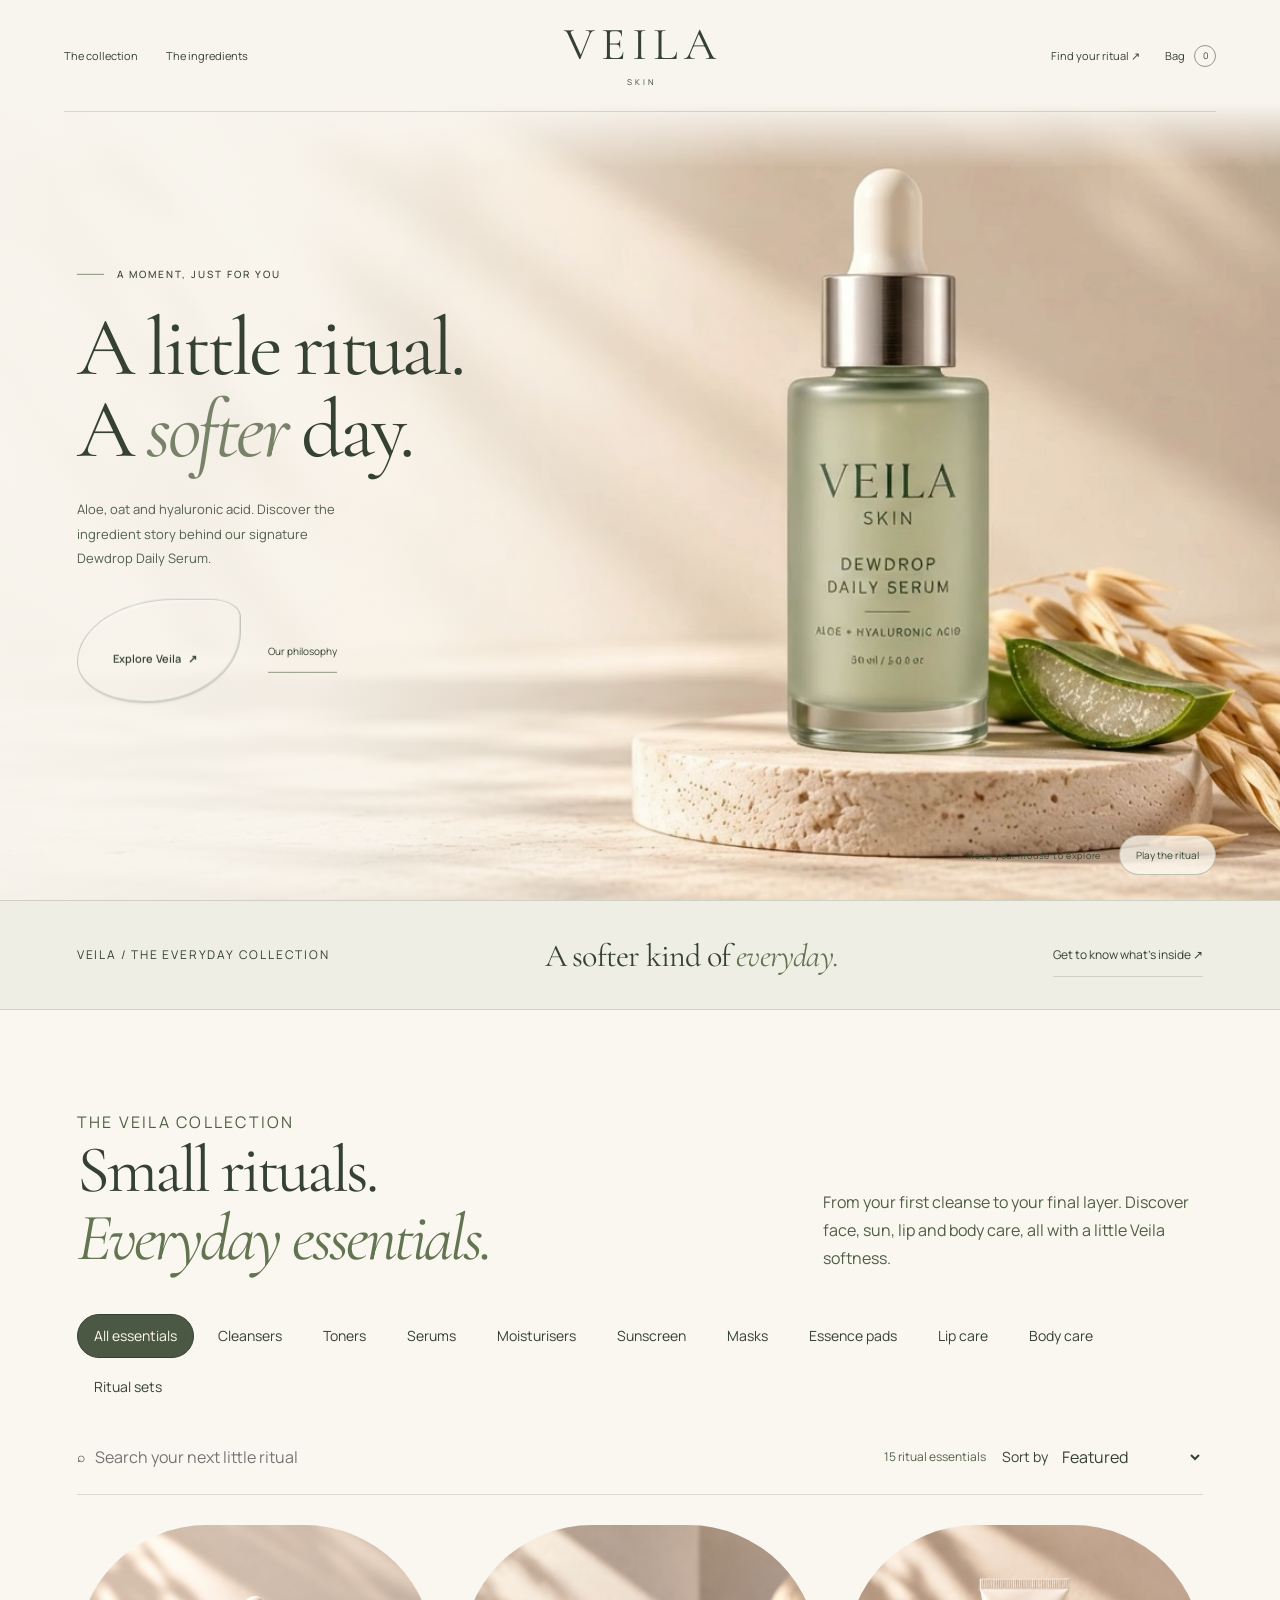
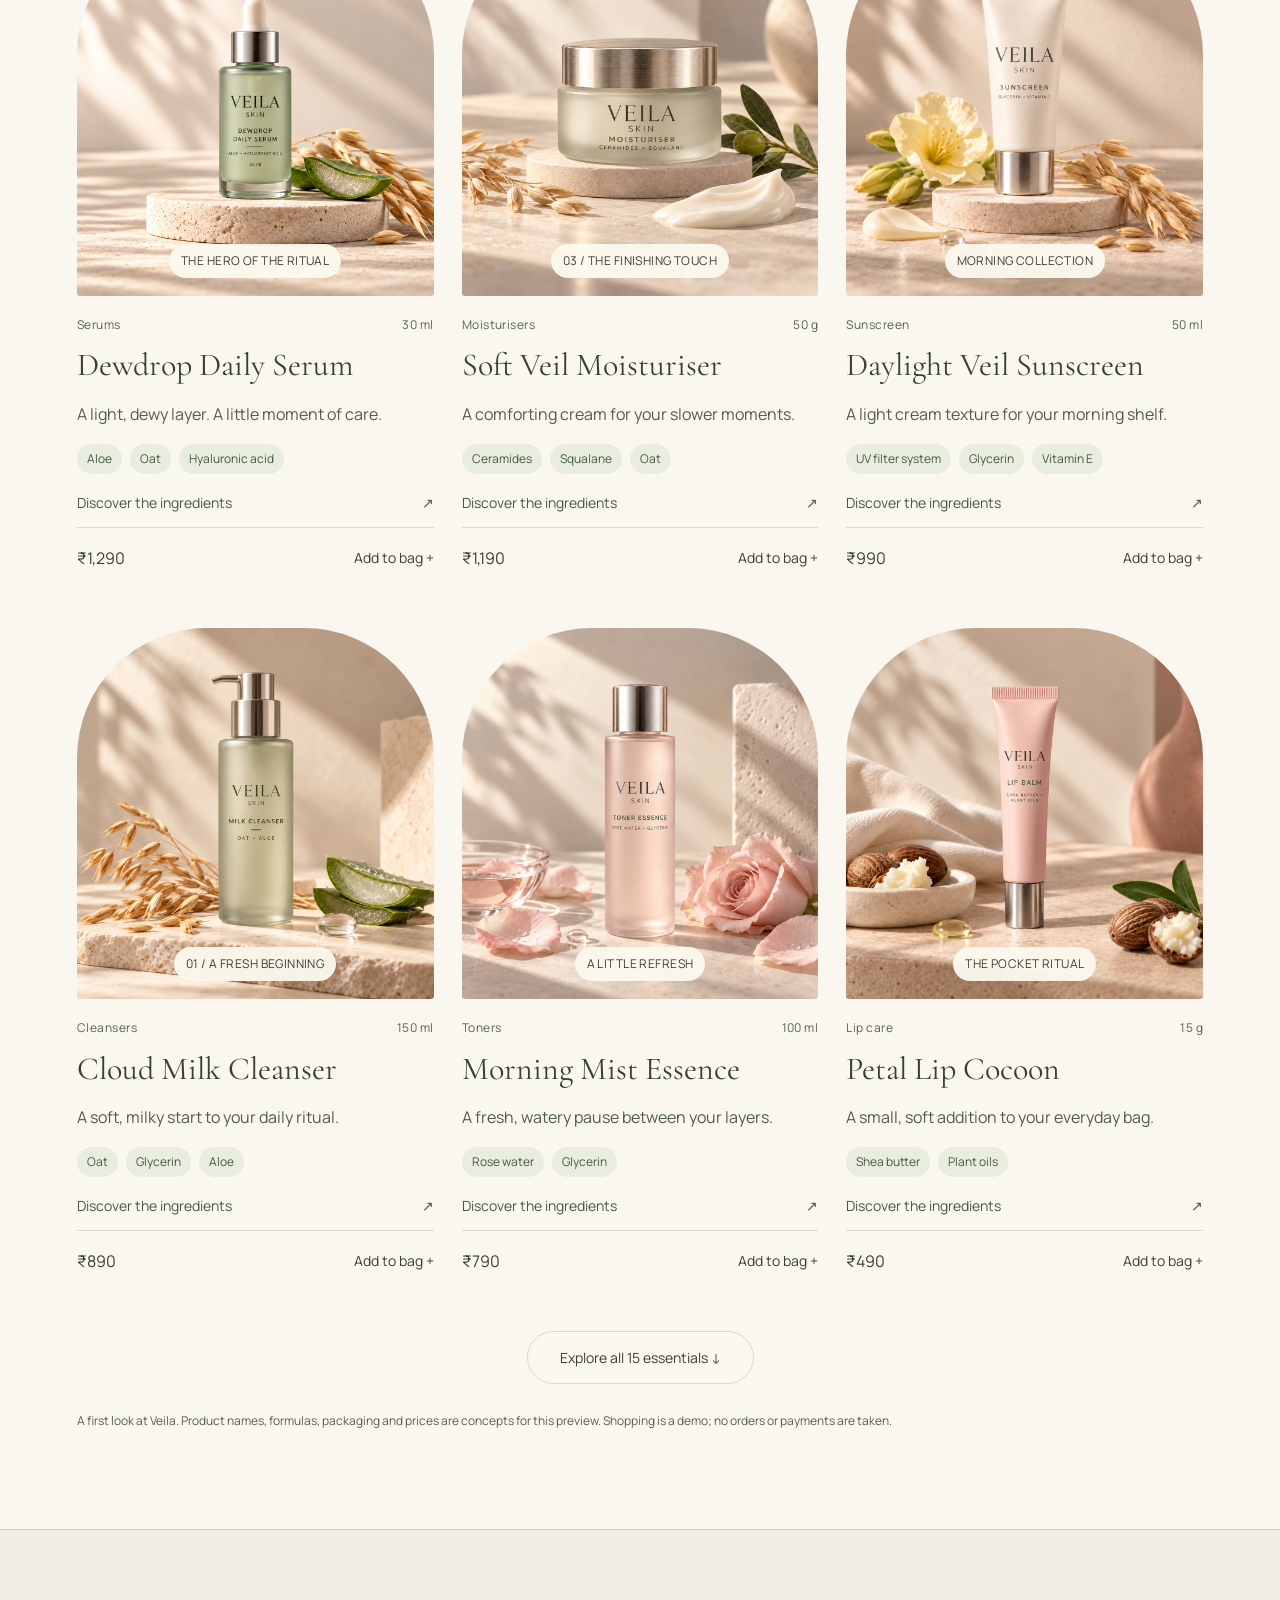
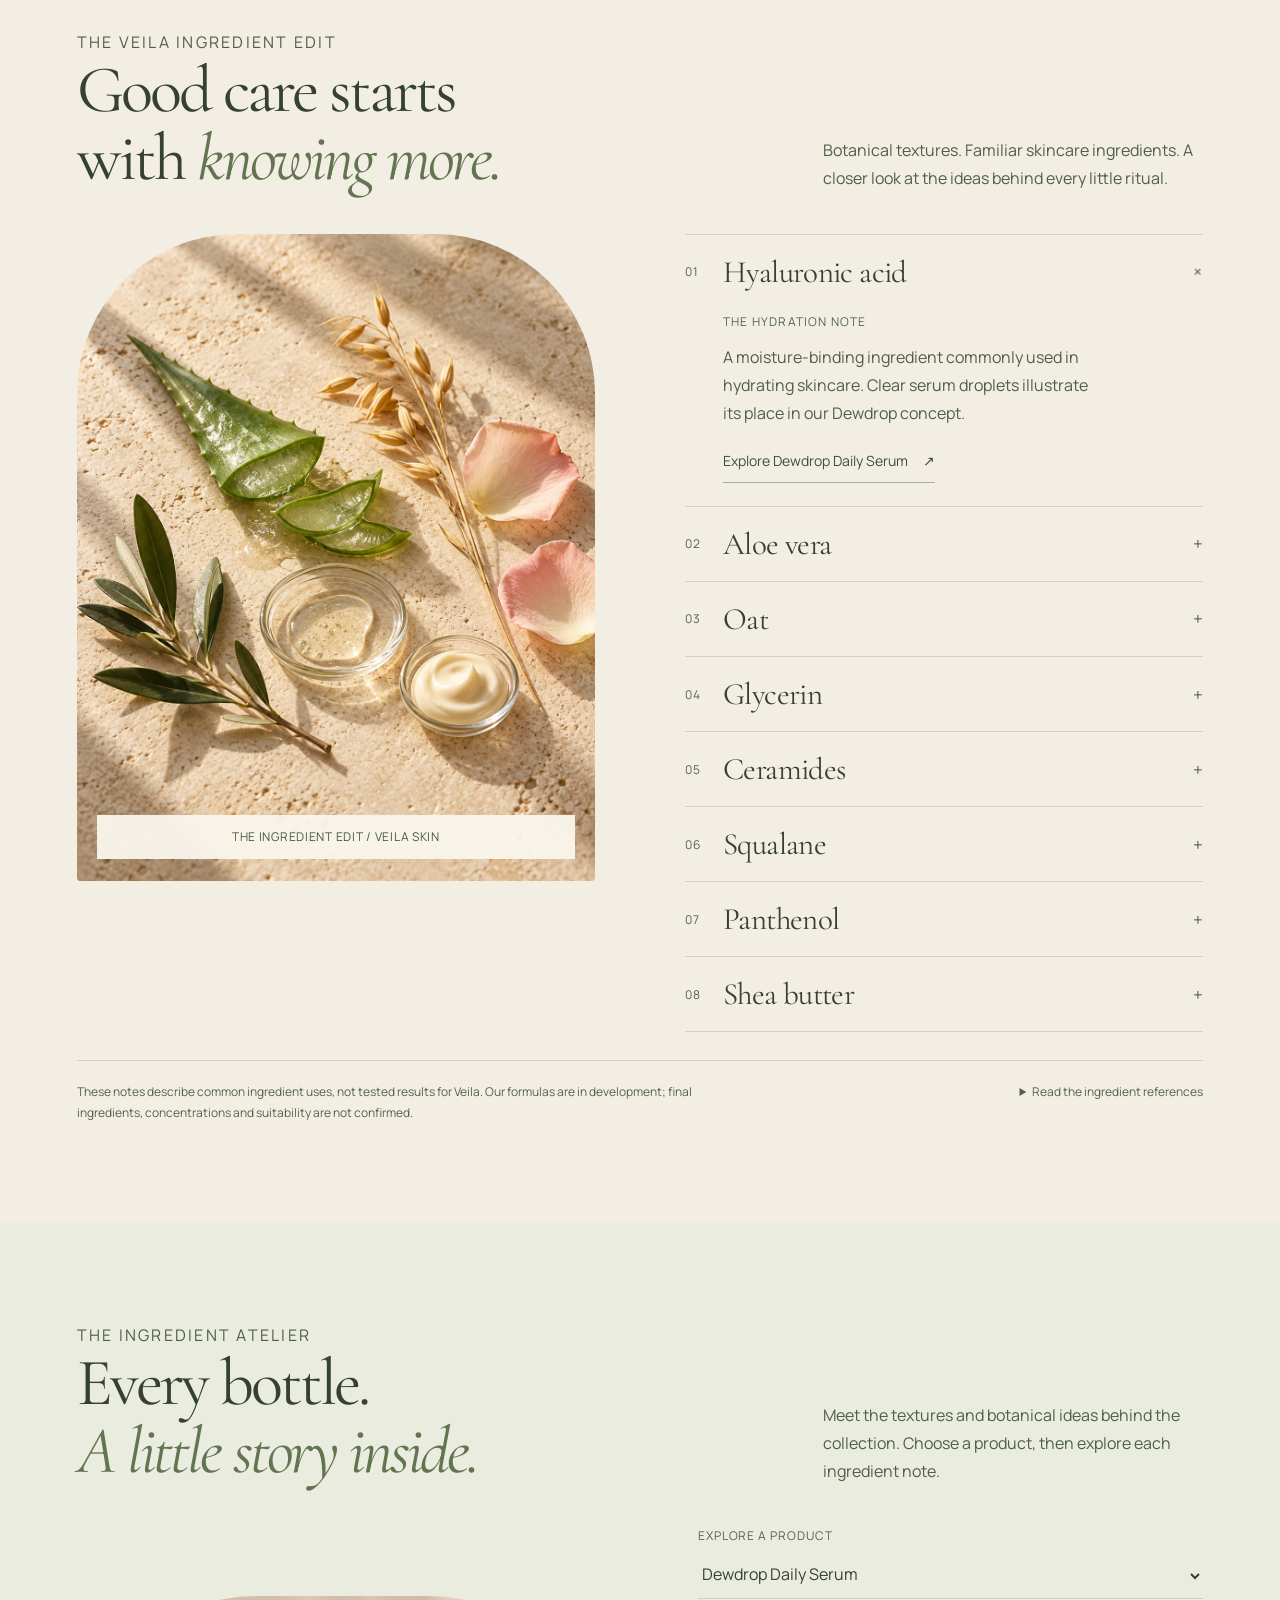
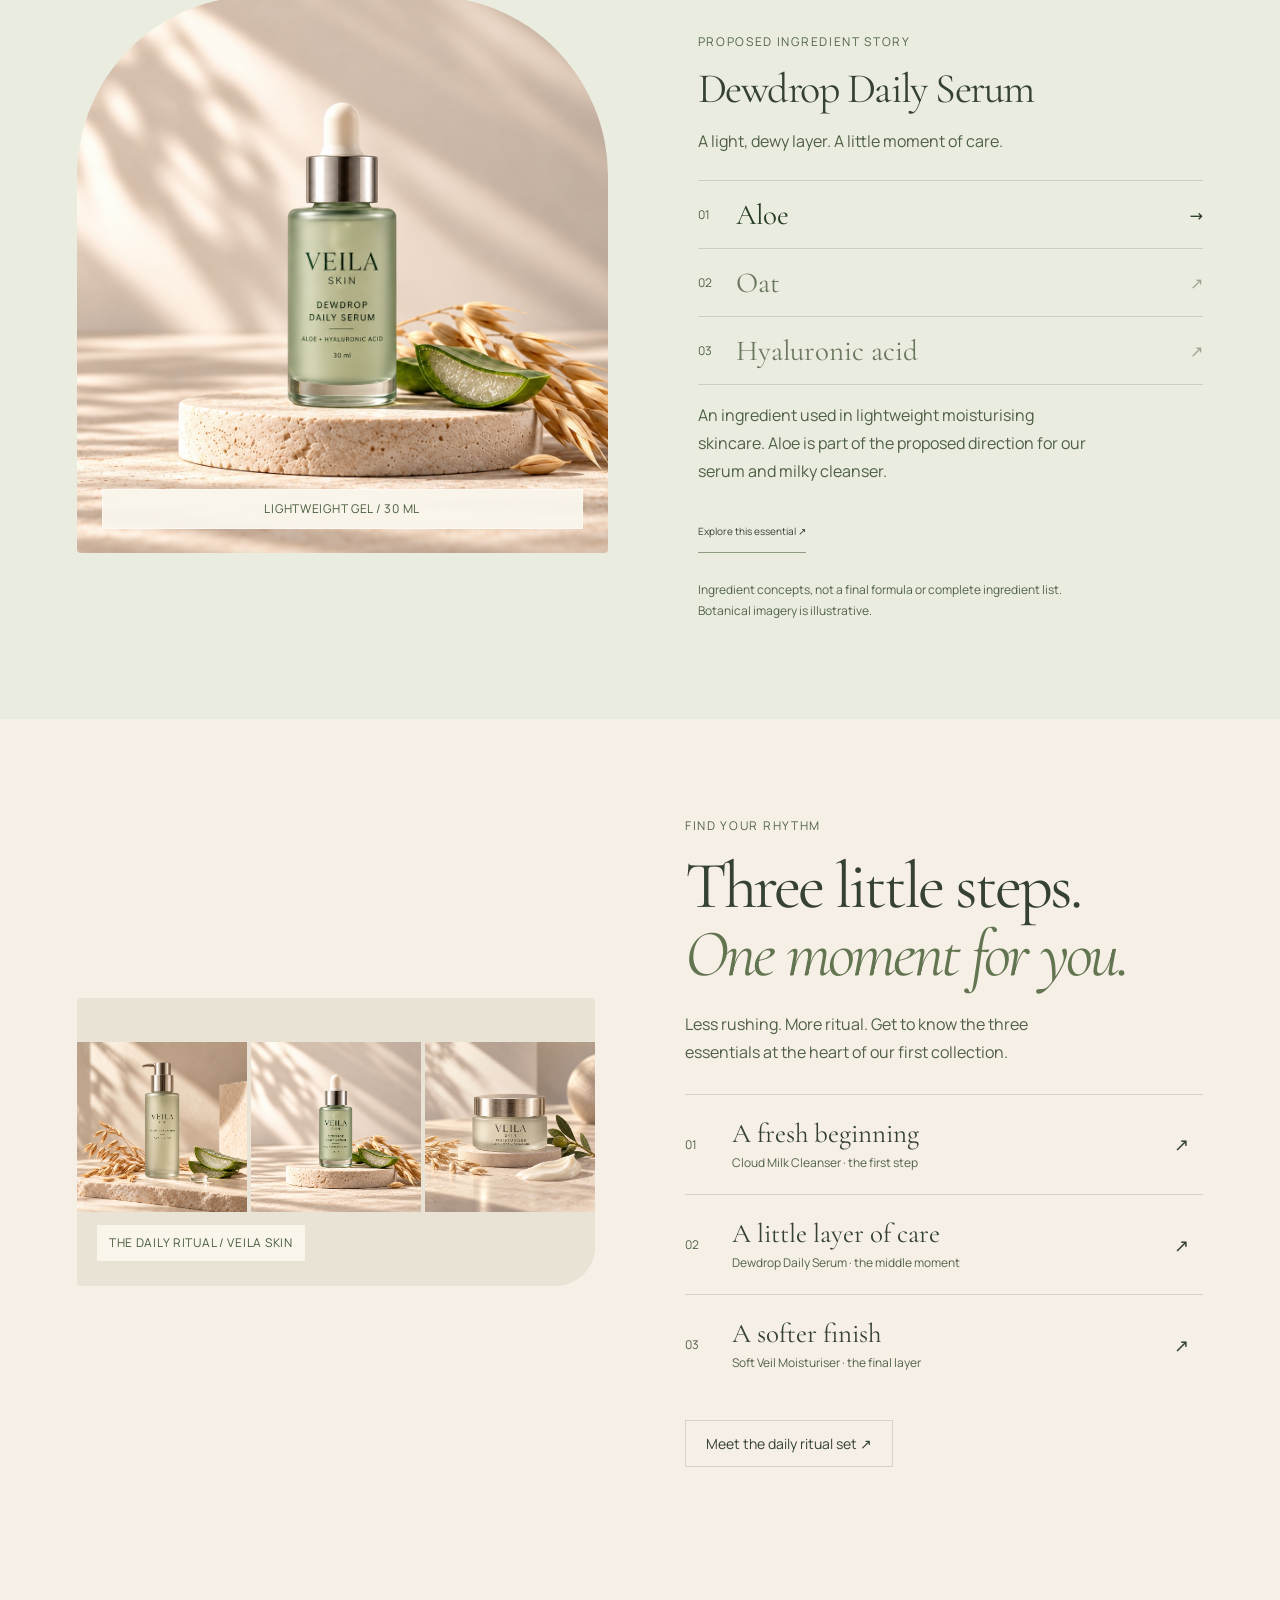
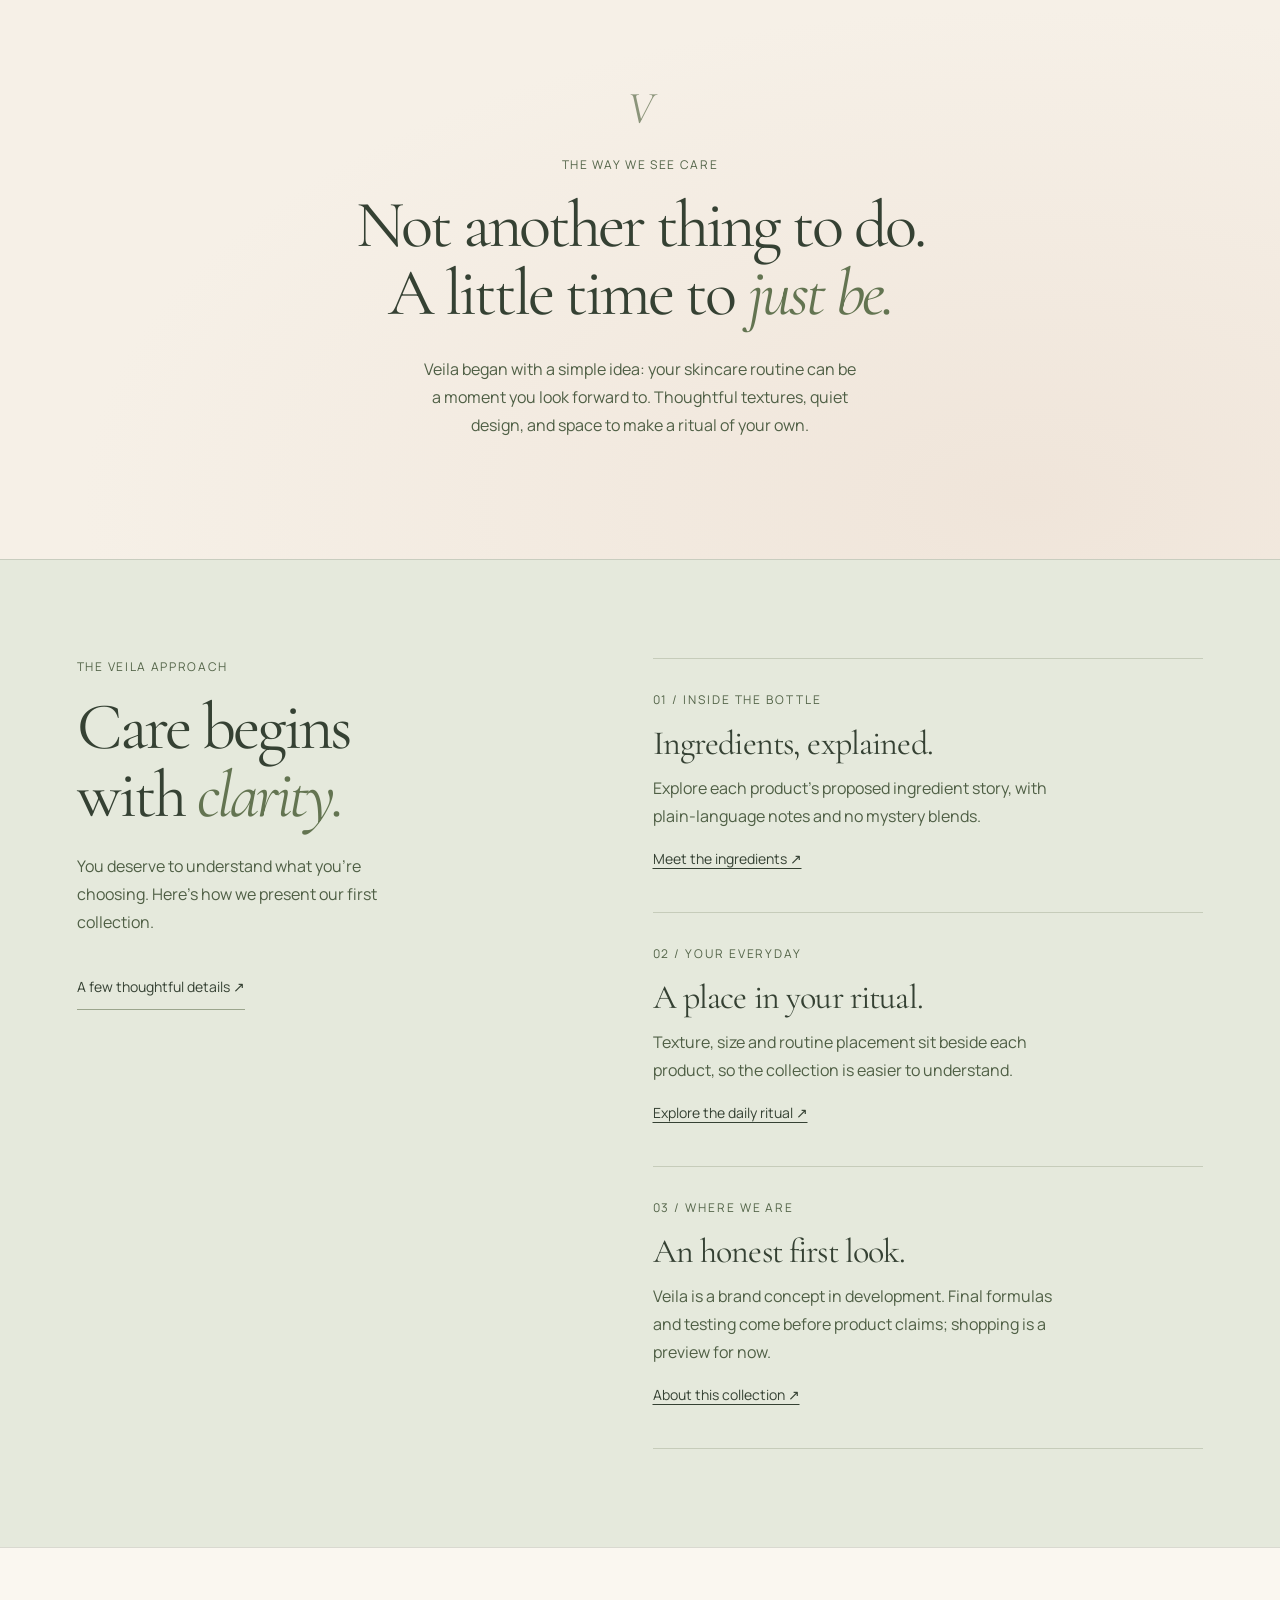
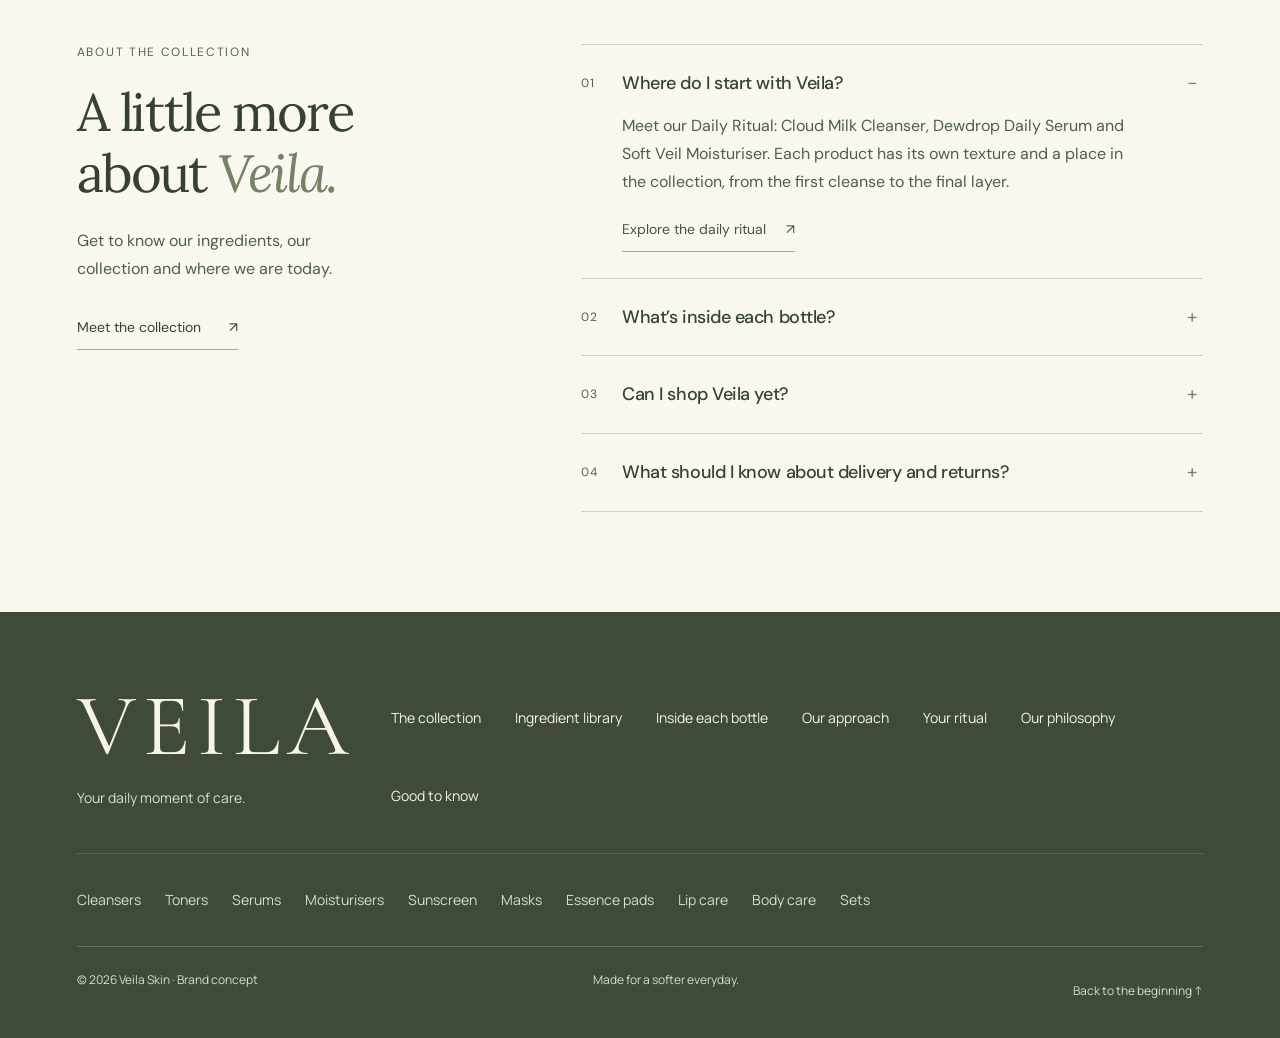
==== commit 54430449: "Improve Veila storefront readability and consistency while preserving hero" ====
--- a/design/veila-hero.html
+++ b/design/veila-hero.html
@@ -73,7 +73,7 @@
  <div class="ingredient-layout"><div class="ingredient-picture" id="ingredient-picture"></div><div class="ingredient-copy"><label class="ingredient-selector" for="ingredient-product">EXPLORE A PRODUCT<select id="ingredient-product"></select></label><p class="section-kicker">PROPOSED INGREDIENT STORY</p><h3 class="serif" id="ingredient-name"></h3><p id="ingredient-intro"></p><div id="ingredient-notes" class="ingredient-notes"></div><p id="ingredient-description" role="status"></p><button type="button" class="text-link" id="ingredient-view-product" data-detail="serum">Explore this essential ↗</button><p id="ingredient-disclaimer" class="catalog-note"></p></div></div>
 </section>
 <section class="section ritual" id="ritual" aria-labelledby="ritual-title">
-  <div class="ritual-picture"><img src="assets/veila-products/set-labelled.jpg" width="1254" height="1254" loading="lazy" alt="Veila cleanser, serum and moisturiser on limestone with oat and aloe ingredient styling"><span>THE DAILY RITUAL / VEILA SKIN</span></div>
+  <div class="ritual-picture"><div class="product-set" role="img" aria-label="The Daily Ritual Set: Cloud Milk Cleanser, Dewdrop Daily Serum and Soft Veil Moisturiser"><img src="assets/veila-products/cleanser-labelled.jpg" alt="" width="1254" height="1254" loading="lazy"><img src="assets/veila-products/serum-labelled.jpg" alt="" width="1254" height="1254" loading="lazy"><img src="assets/veila-products/cream-labelled.jpg" alt="" width="1254" height="1254" loading="lazy"></div><span>THE DAILY RITUAL / VEILA SKIN</span></div>
   <div class="ritual-copy"><div class="section-kicker">Find your rhythm</div><h2 class="section-heading serif" id="ritual-title">Three little steps.<br><em>One moment for you.</em></h2><p>Less rushing. More ritual. Get to know the three essentials at the heart of our first collection.</p><ol class="ritual-steps"><li><span class="step-number">01</span><div><span class="step-title">A fresh beginning</span><span class="step-detail">Cloud Milk Cleanser · the first step</span></div><button class="step-link" type="button" data-detail="cleanser" aria-label="Explore Cloud Milk Cleanser">↗</button></li><li><span class="step-number">02</span><div><span class="step-title">A little layer of care</span><span class="step-detail">Dewdrop Daily Serum · the middle moment</span></div><button class="step-link" type="button" data-detail="serum" aria-label="Explore Dewdrop Daily Serum">↗</button></li><li><span class="step-number">03</span><div><span class="step-title">A softer finish</span><span class="step-detail">Soft Veil Moisturiser · the final layer</span></div><button class="step-link" type="button" data-detail="cream" aria-label="Explore Soft Veil Moisturiser">↗</button></li></ol><button type="button" class="outline-button" data-detail="set">Meet the daily ritual set ↗</button></div>
 </section>
 <section class="section philosophy" id="philosophy" aria-labelledby="philosophy-title"><p class="section-kicker">The way we see care</p><h2 class="section-heading serif" id="philosophy-title">Not another thing to do.<br>A little time to <em>just be.</em></h2><p>Veila began with a simple idea: your skincare routine can be a moment you look forward to. Thoughtful textures, quiet design, and space to make a ritual of your own.</p></section>
--- a/design/veila-refined.css
+++ b/design/veila-refined.css
@@ -40,3 +40,132 @@
 .details-section .faq summary:hover{color:#6d805e}
 @media(max-width:1050px){.details-section{gap:6%;grid-template-columns:.85fr 1.3fr}.details-section .faq summary{font-size:16px;gap:11px;grid-template-columns:20px 1fr 18px}.faq-answer{padding-left:31px;padding-right:18px}.details-section .section-heading{font-size:39px}}
 @media(max-width:760px){.details-section{grid-template-columns:1fr;gap:32px;padding:64px 24px}.details-section .section-heading{font-size:41px}.faq-intro{max-width:300px;font-size:14px;margin:20px 0 10px}.details-section .faq summary{font-size:17px;padding:22px 0;gap:10px}.details-section .faq p{font-size:14px;line-height:1.85}.faq-answer{padding:0 20px 24px 30px}.faq-collection-link{font-size:12px}}
+
+/* Readable product information and comfortable controls across the storefront. */
+/* Scope these tokens to content below the hero; the first screen retains its original colors. */
+.section,.editorial-strip,.site-footer,.shop-dialog{--muted:#596550;--sage:#637451}
+.section-kicker,.details-section .section-kicker{font-size:12px;letter-spacing:.14em;color:#536448}
+.section-top p,.product-description,.ingredient-copy>p:not(.section-kicker):not(.catalog-note),.ritual-copy>p,.philosophy>p:last-child,.clarity-heading>p:not(.section-kicker),.clarity-principles p,.library-entry-body p{font-size:16px;line-height:1.75;color:#4f5f45}
+.section-top p{max-width:380px}
+.editorial-strip>span,.editorial-strip a{font-size:12px;line-height:1.6}
+.editorial-strip a{display:inline-flex;align-items:center;min-height:44px}
+.category-tabs button{min-height:44px;font-size:14px;padding:11px 16px}
+.shop-tools{font-size:14px;gap:16px}
+.search-wrap input,.sort-wrap select,.ingredient-selector select{font-size:16px;min-height:44px}
+.search-wrap{max-width:360px}
+.sort-wrap{font-size:14px;flex-wrap:wrap}
+.product-count{font-size:12px;color:#526249}
+.product-grid{align-items:start;gap:48px 28px}
+.product-visual{height:auto;aspect-ratio:1/1.04}
+.product-visual:after{font-size:14px}
+.product-tag{font-size:12px;line-height:1.5;letter-spacing:.035em;padding:8px 12px;background:#fcf9eff2;max-width:calc(100% - 24px)}
+.product-meta{font-size:12px;line-height:1.5;gap:12px;margin-top:20px;color:#536448}
+.product-title{font-size:32px;line-height:1.15;min-height:0;margin:10px 0 12px}
+.product-title button{min-height:44px}
+.product-description{min-height:0;margin-bottom:16px}
+.ingredient-chips{min-height:0;gap:8px;margin-bottom:8px}
+.ingredient-chips span{font-size:12px;line-height:1.5;padding:6px 10px;color:#455b3b;background:#e8eddf}
+.ingredient-story-link{font-size:14px;line-height:1.5;min-height:44px;padding:10px 0 14px;color:#455b3b}
+.product-buy>span{font-size:16px}
+.add-button{font-size:14px;min-height:44px;padding:10px 0 10px 12px}
+.collection-more button,.outline-button{font-size:14px;min-height:44px}
+.catalog-note,.ingredient-copy .catalog-note,.library-footnote>p,.library-footnote details{font-size:12px;line-height:1.75;color:#526249}
+.library-footnote summary{min-height:44px}
+.library-footnote a{display:inline-block;padding:8px 0}
+.ingredient-selector{font-size:12px;letter-spacing:.08em;color:#536448}
+.ingredient-selector select{max-width:100%}
+.ingredient-notes .note-number,.library-number{font-size:12px;color:#536448}
+.ingredient-notes button{min-height:56px}
+.photo-caption,.library-photo figcaption{font-size:12px;line-height:1.5;letter-spacing:.06em;background:#faf6edf2;color:#455b3b}
+.library-role{font-size:12px;letter-spacing:.1em;color:#536448}
+.library-entry-body button,.clarity-link,.clarity-principles a{font-size:14px;min-height:44px;line-height:1.5}
+.clarity-principles article>span{font-size:12px;color:#536448}
+.step-number,.step-detail{font-size:12px;line-height:1.6;color:#526249}
+.step-link{min-width:44px;min-height:44px}
+.ritual-picture>span:not(.product-set){font-size:12px;line-height:1.5;letter-spacing:.06em;background:#faf6edf2;color:#455b3b}
+.footer-tagline,.footer-links{font-size:14px;line-height:1.7}
+.footer-links a,.footer-shop button,.footer-bottom a{display:inline-flex;align-items:center;min-height:44px}
+.footer-shop button{font-size:14px;line-height:1.5;padding:10px 0}
+.footer-bottom{font-size:12px;line-height:1.75;color:#d5decf}
+.footer-tagline{color:#d5decf}
+.detail-content .description,.detail-content details,.detail-ingredients p,.bag-intro,.bag-item p,.bag-empty{font-size:16px;line-height:1.75;color:#4f5f45}
+.detail-content .primary,.bag-content .primary{font-size:14px;min-height:44px}
+.detail-content summary{min-height:44px;display:flex;align-items:center;line-height:1.6}
+.detail-subtitle,.concept-label{font-size:12px;line-height:1.6;color:#526249}
+.dialog-close{width:44px;height:44px}
+.quantity-controls{gap:10px;flex-wrap:wrap;font-size:14px}
+.quantity-controls button{min-width:44px;height:44px;font-size:16px}
+.quantity-controls .remove{font-size:14px;padding:10px 0;min-width:44px}
+.bag-item{grid-template-columns:86px minmax(0,1fr);gap:16px}
+.bag-item-art{height:100px}
+.faq-number{font-size:12px;color:#526249;line-height:2.2}
+.details-section .faq p,.faq-intro{font-size:16px;line-height:1.75;color:#4f5f45}
+.faq-answer a,.faq-collection-link{font-size:14px;min-height:44px}
+
+/* The same three real product photographs represent the set in every context. */
+.product-set,:is(.product-visual,.ingredient-picture,.detail-art,.bag-item-art,.ritual-picture)>.product-set{position:relative;inset:auto;display:grid;grid-template-columns:repeat(3,minmax(0,1fr));align-items:center;gap:4px;width:100%;height:100%;padding:0;margin:0;background:#e9e3d6;overflow:hidden;border-radius:0;font-size:inherit;letter-spacing:normal}
+.product-set>img,:is(.product-visual,.ingredient-picture,.detail-art,.bag-item-art,.ritual-picture) .product-set>img{position:relative;inset:auto;display:block;width:100%;height:100%;min-width:0;max-height:100%;object-fit:contain;object-position:center;transform:none;transition:none;padding:0}
+.detail-art>.product-set{min-height:480px}
+.bag-item-art>.product-set{gap:1px}
+.ritual-picture>.product-set{padding:20px 0 50px}
+
+@media(max-width:1050px){.product-grid{grid-template-columns:repeat(2,minmax(0,1fr))}.product-title{font-size:30px}.section-top{align-items:start}.section-top p{max-width:330px}.shop-tools{flex-wrap:wrap}.sort-wrap{margin-left:auto}}
+@media(max-width:760px){
+ .section{padding:60px 24px}
+ .section-top p{max-width:none}
+ .product-grid{gap:36px 20px}
+ .product-visual{height:auto;aspect-ratio:1/1.04;border-radius:80px 80px 3px 3px}
+ .product-title{font-size:30px;min-height:0}
+ .product-description{font-size:16px;min-height:0}
+ .product-tag{font-size:12px;left:10px;right:10px;bottom:12px;padding:7px 10px}
+ .product-meta{font-size:12px;gap:8px}
+ .ingredient-chips{min-height:0}
+ .ingredient-chips span{font-size:12px}
+ .ingredient-story-link{font-size:14px}
+ .product-buy>span{font-size:16px}
+ .add-button{font-size:14px}
+ .category-tabs{gap:8px;padding-bottom:12px}
+ .category-tabs button{font-size:14px;min-height:44px}
+ .sort-wrap{font-size:14px;max-width:100%}
+ .sort-wrap select{max-width:180px}
+ .search-wrap{max-width:none}
+ .editorial-strip>span,.editorial-strip a{font-size:12px}
+ .ingredient-copy>p:not(.section-kicker):not(.catalog-note),.library-entry-body p{font-size:16px}
+ .ingredient-copy .catalog-note,.photo-caption,.library-photo figcaption{font-size:12px}
+ .ingredient-notes .serif{font-size:28px}
+ .library-entry-body{padding-left:0}
+ .photo-caption{left:16px;right:16px;bottom:16px}
+ .detail-content{padding:28px 24px}
+ .detail-art>.product-set{min-height:270px}
+ .footer-shop{gap:12px 24px}
+ .footer-shop button{font-size:14px}
+ .footer-links{gap:12px 24px}
+ .details-section .faq p,.faq-intro{font-size:16px}
+ .faq-answer{padding:0 0 24px 0}
+ .faq-collection-link{font-size:14px}
+}
+@media(max-width:480px){
+ .product-grid{grid-template-columns:minmax(0,1fr);gap:40px}
+ .product-visual{aspect-ratio:1;border-radius:110px 110px 3px 3px}
+ .product-title{font-size:34px}
+ .ingredient-chips{gap:8px}
+ .product-tag{bottom:16px}
+ .shop-tools{gap:12px}
+ .sort-wrap{margin-left:0;flex:1 1 100%}
+ .sort-wrap select{flex:1;max-width:none;min-width:0}
+ .bag-item{grid-template-columns:70px minmax(0,1fr);gap:12px}
+ .bag-item-art{height:90px}
+ .quantity-controls{gap:8px}
+ .quantity-controls .remove{margin-left:0}
+ .ritual-steps li{grid-template-columns:24px minmax(0,1fr) 44px;gap:10px}
+ .ritual-picture{aspect-ratio:1.1;border-radius:4px 4px 80px 4px}
+ .ritual-picture>.product-set{padding:10px 0 50px}
+}
+
+/* Give the exact-photo triptych a horizontal frame instead of an empty tall arch. */
+.product-visual:has(>.product-set){aspect-ratio:1.8/1;border-radius:24px 24px 3px 3px}
+.ritual-picture:has(>.product-set){aspect-ratio:1.8/1;border-radius:4px 4px 40px 4px}
+.detail-art:has(>.product-set){min-height:0;height:auto;aspect-ratio:1.8/1;align-self:center}
+.detail-art>.product-set{min-height:0}
+.ingredient-picture:has(>.product-set){aspect-ratio:1.8/1;border-radius:24px 24px 3px 3px}
+.ingredient-picture>.product-set{padding:12px 0 48px}
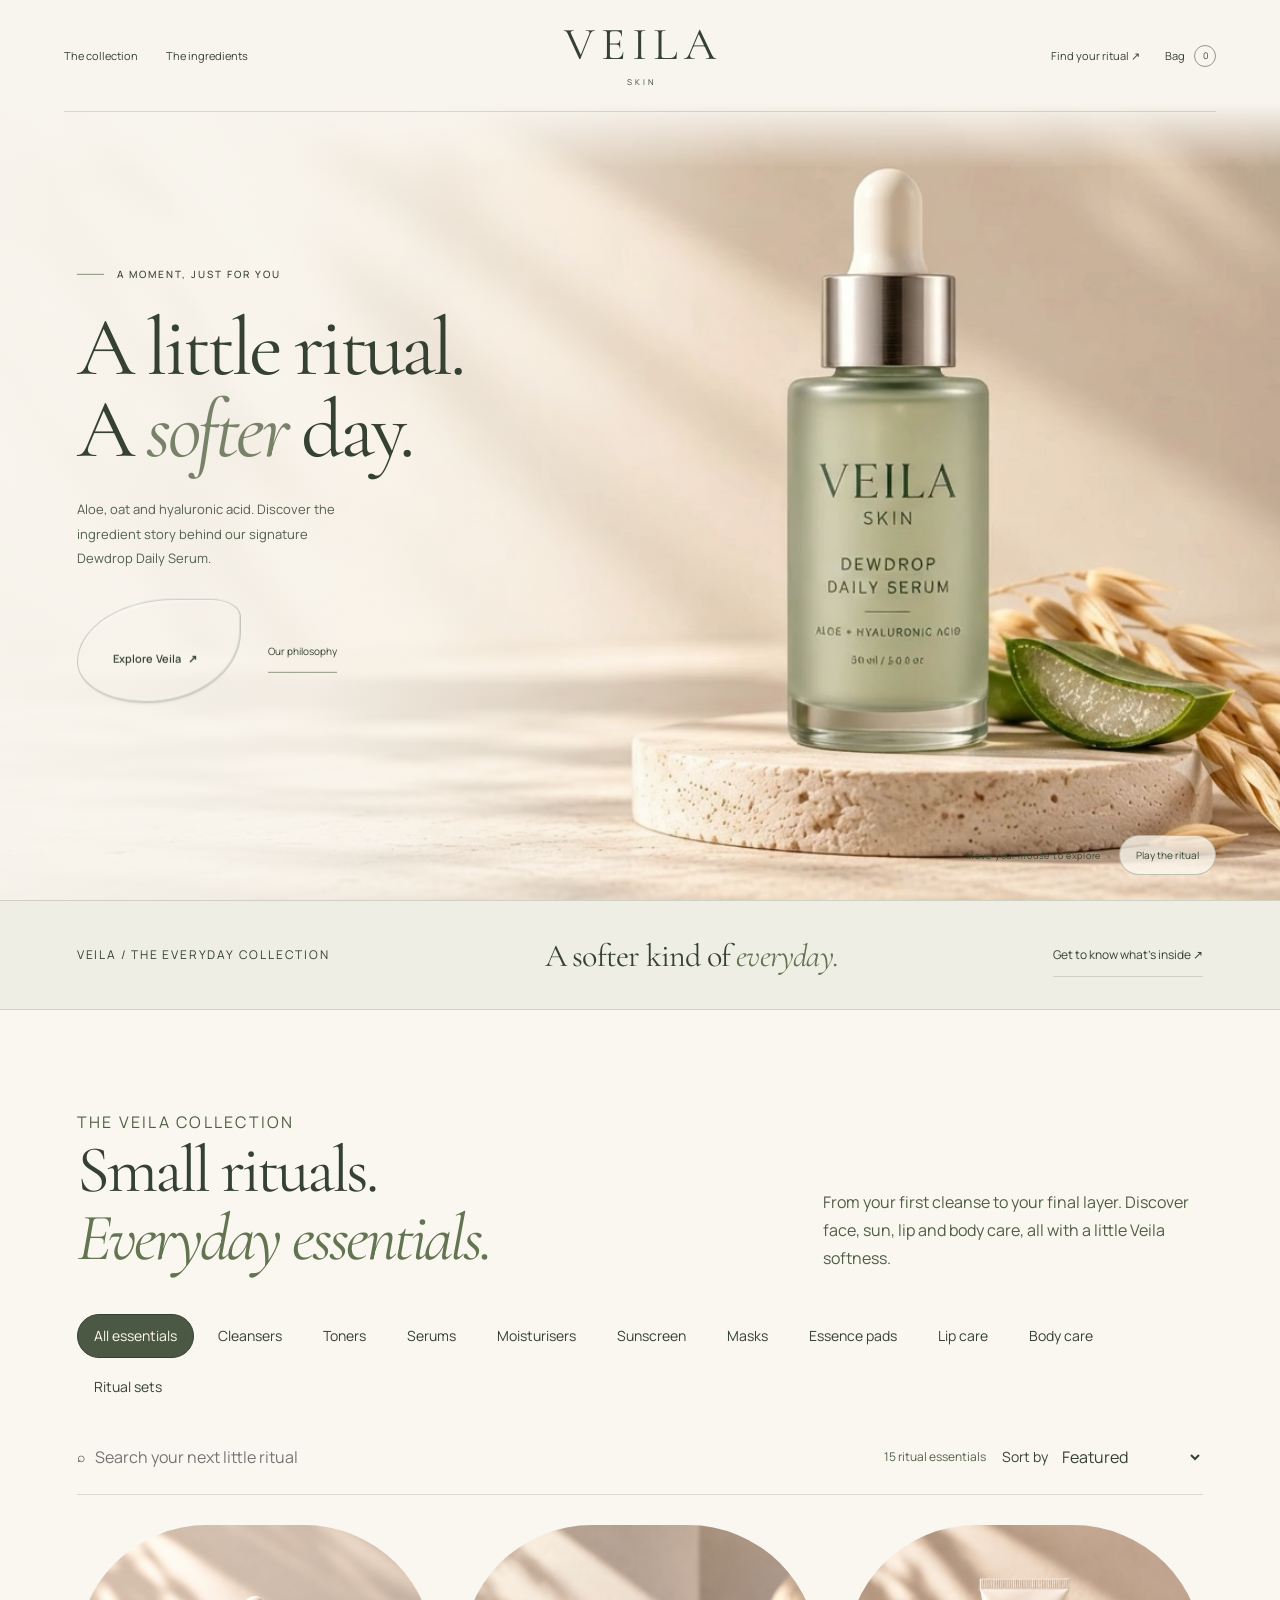
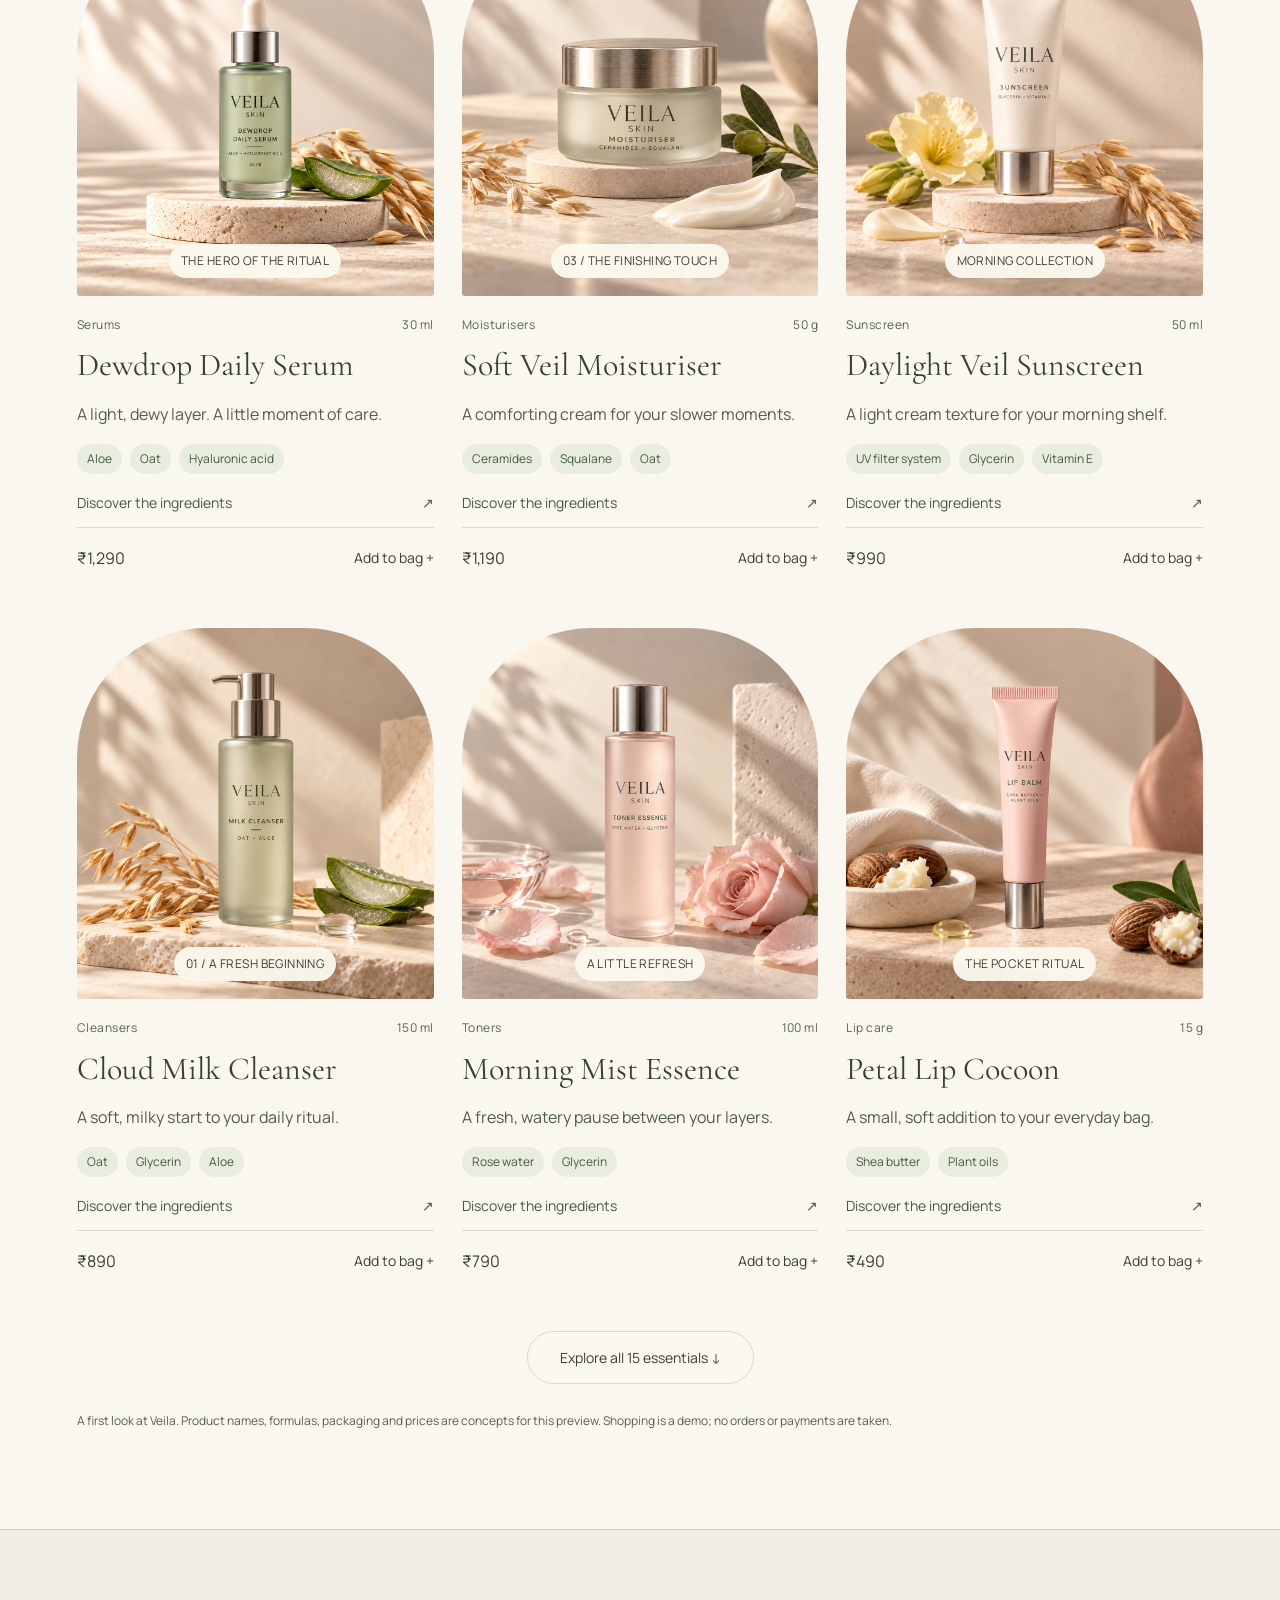
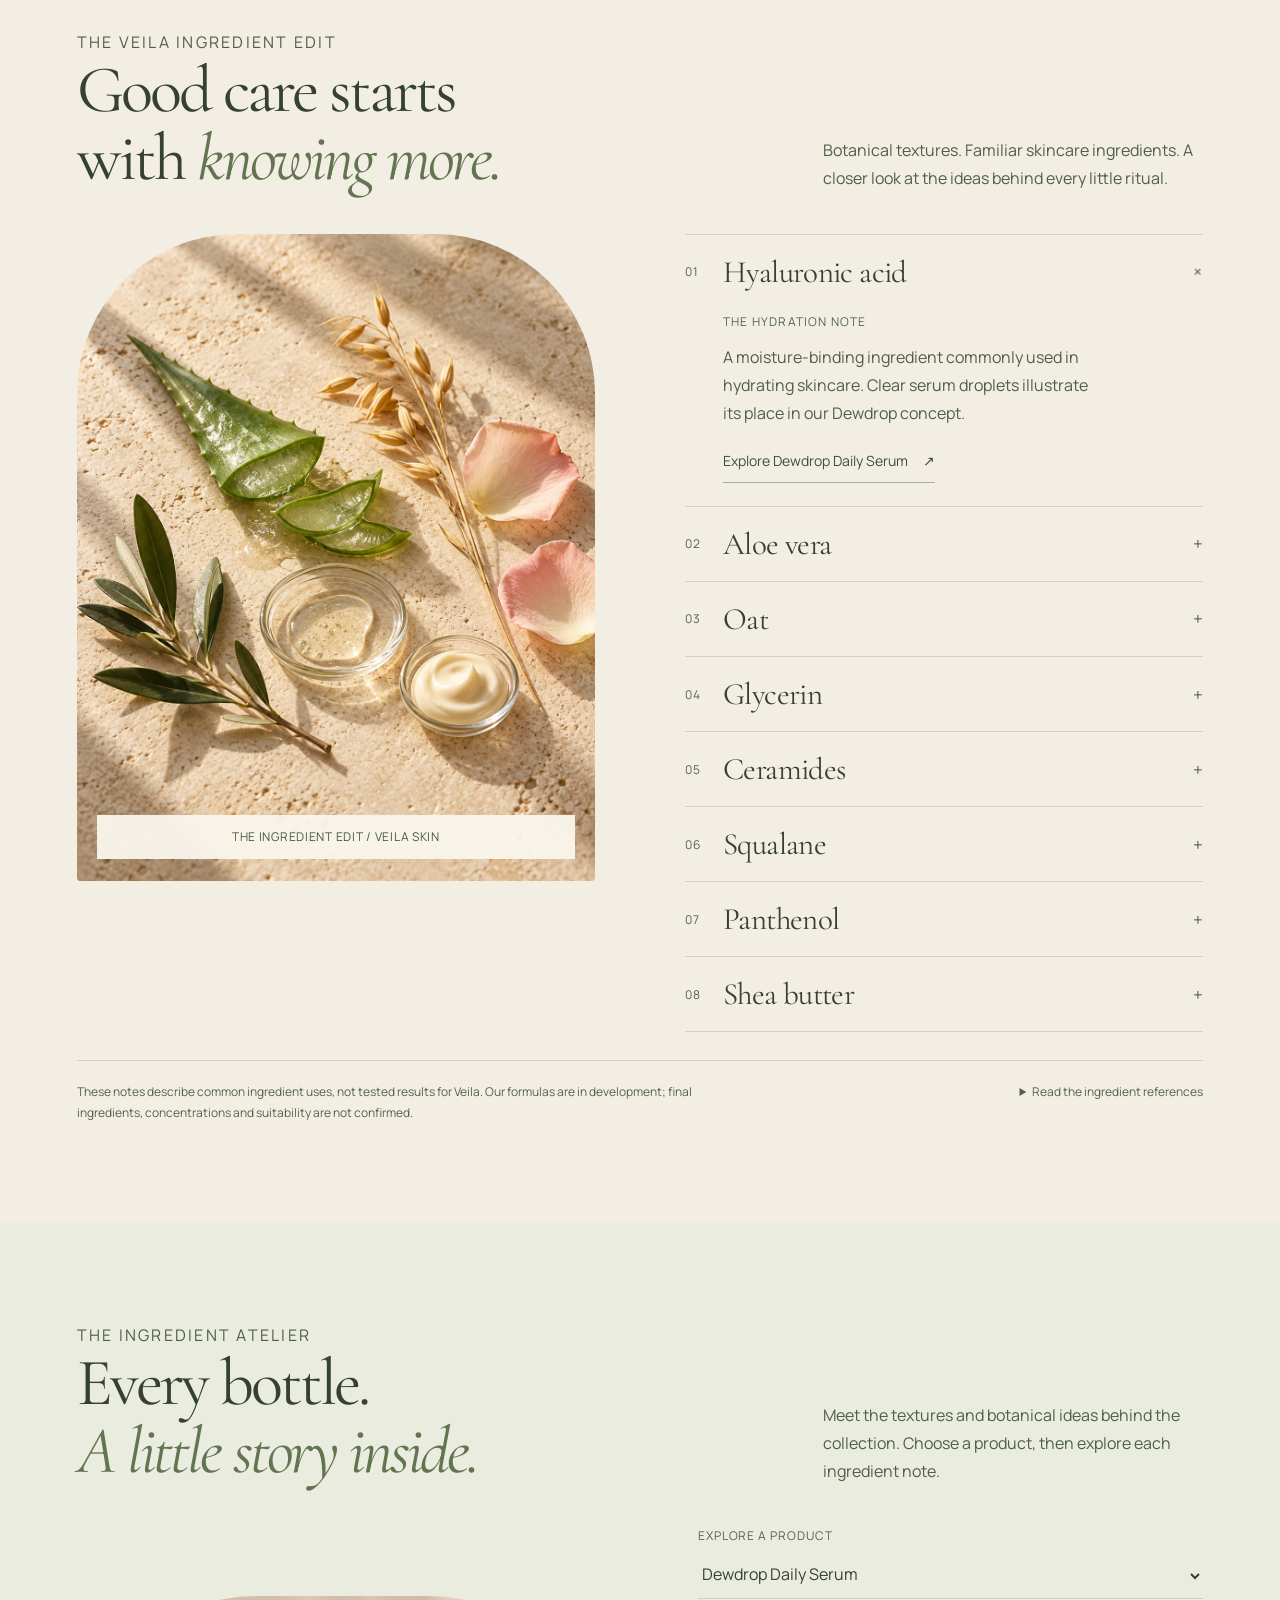
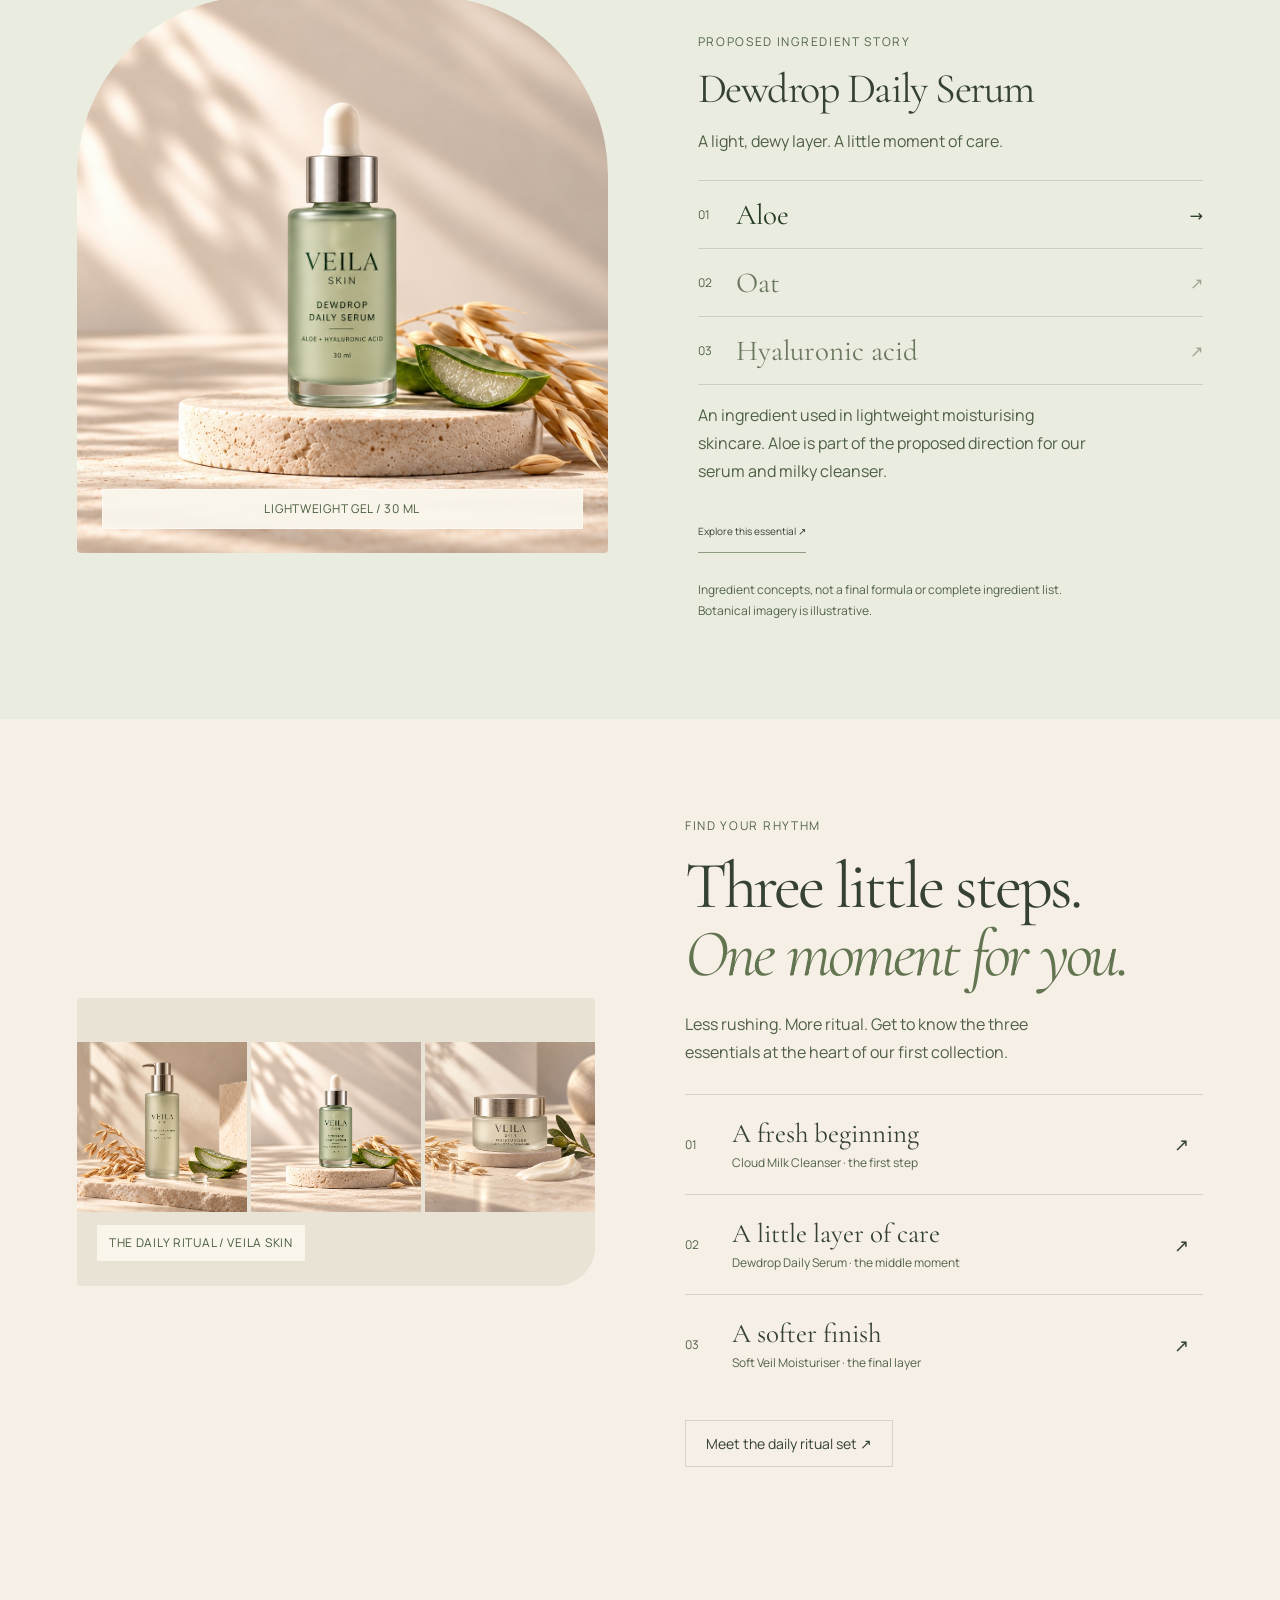
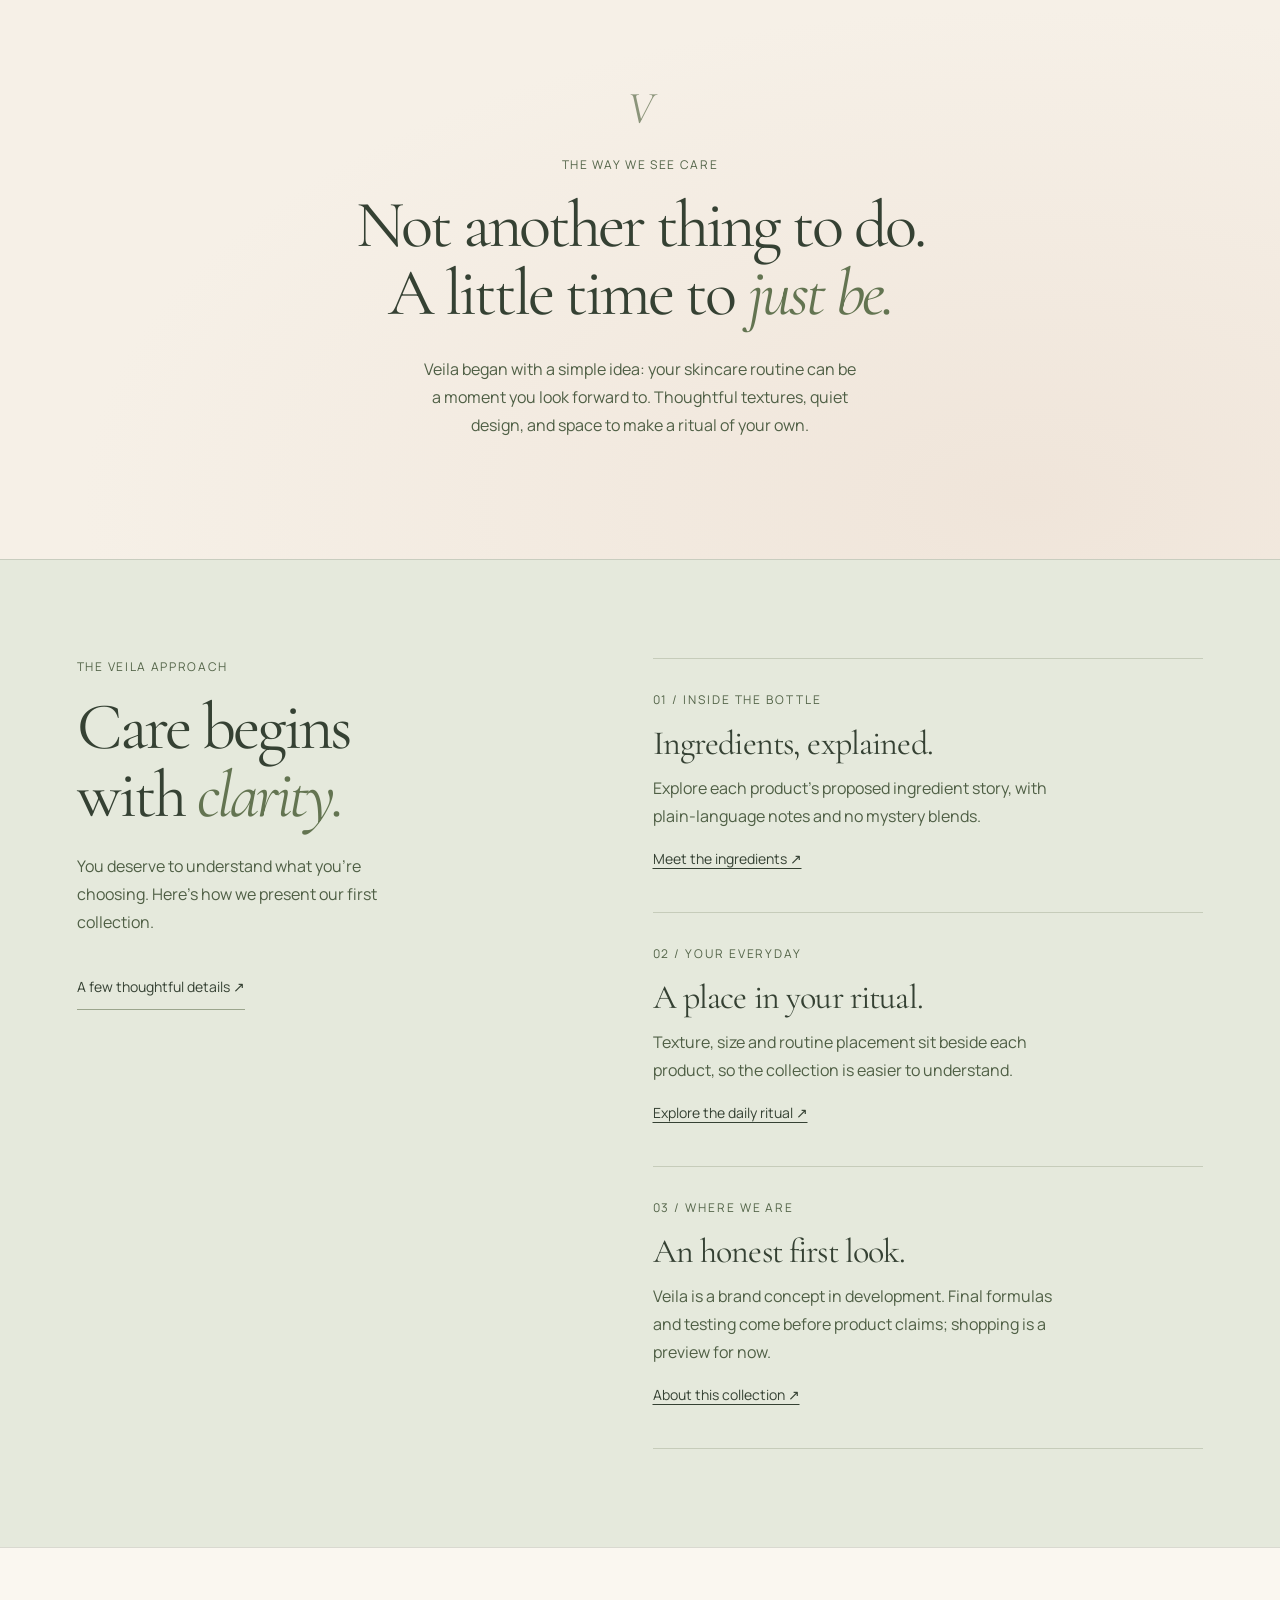
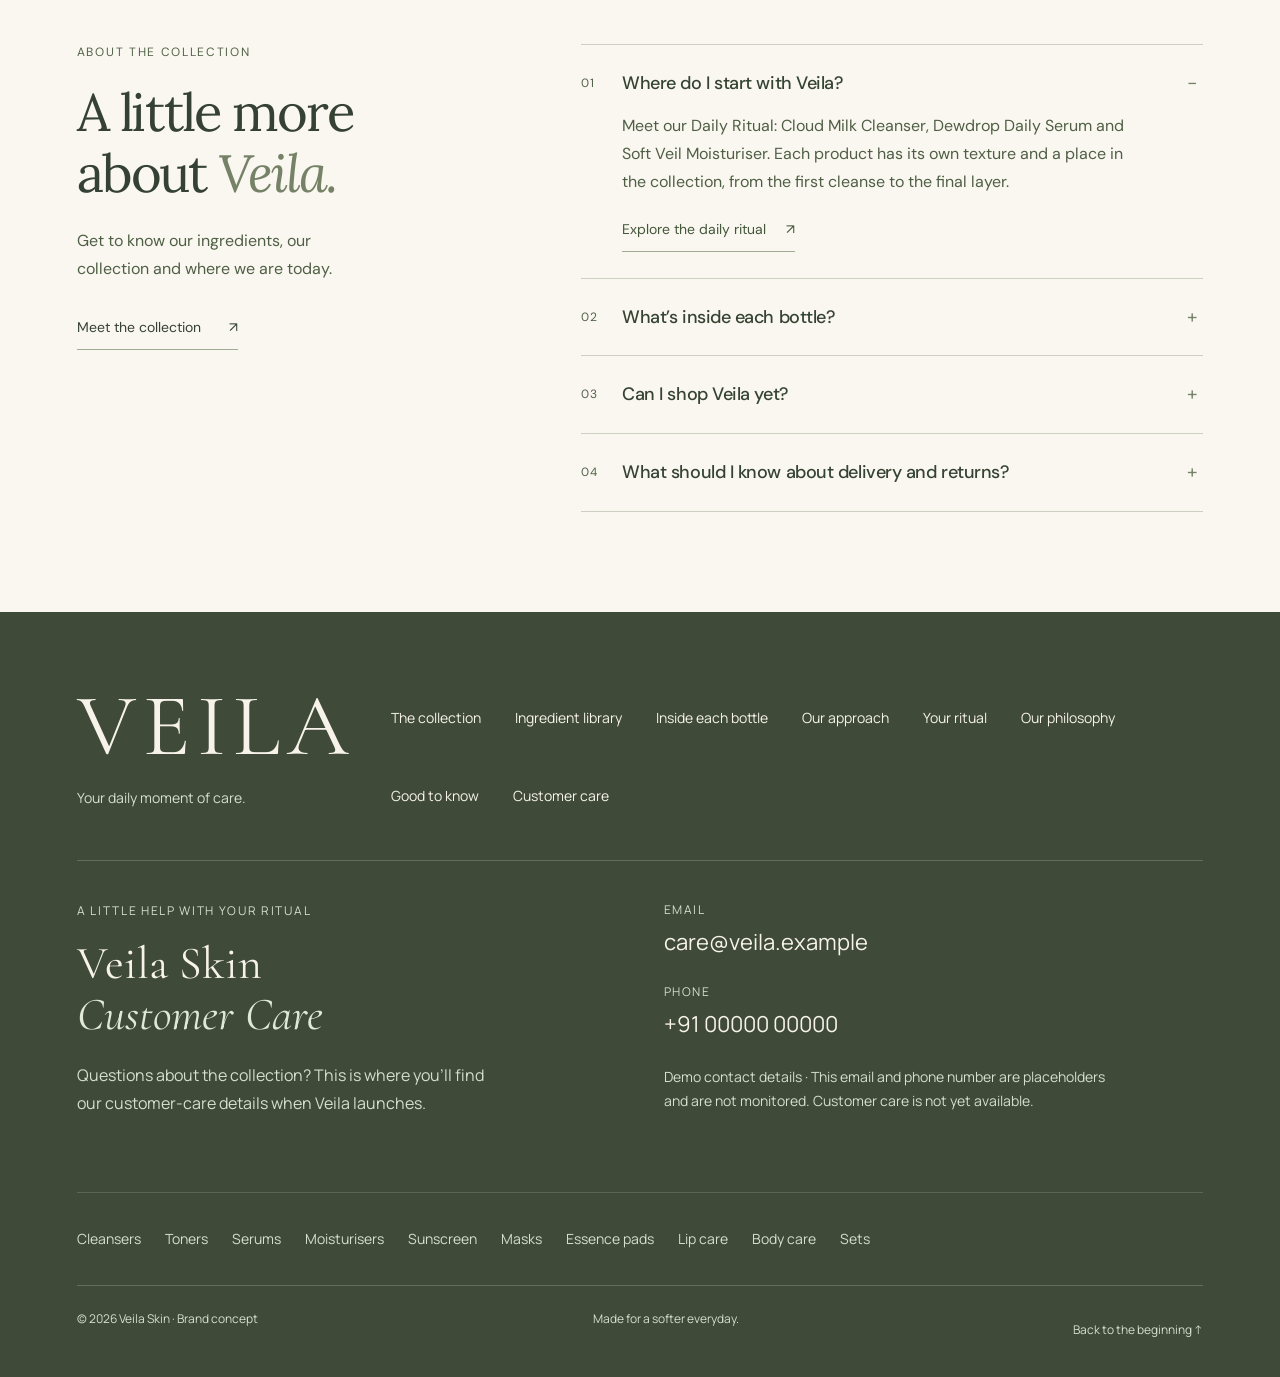
==== commit 65d3a9df: "Add Veila customer care section with demo contact details" ====
--- a/design/veila-hero.html
+++ b/design/veila-hero.html
@@ -88,7 +88,10 @@
   </div>
 </section>
 </main>
-<footer class="site-footer"><div class="footer-top"><div><a href="#hero" class="footer-wordmark serif" aria-label="Veila Skin, back to top">VEILA</a><p class="footer-tagline">Your daily moment of care.</p></div><nav class="footer-links" aria-label="Footer navigation"><a href="#collection">The collection</a><a href="#ingredient-library">Ingredient library</a><a href="#ingredients">Inside each bottle</a><a href="#our-approach">Our approach</a><a href="#ritual">Your ritual</a><a href="#philosophy">Our philosophy</a><a href="#details">Good to know</a></nav></div><div class="footer-shop" aria-label="Shop by category"><button type="button" data-shop-category="Cleansers">Cleansers</button><button type="button" data-shop-category="Toners">Toners</button><button type="button" data-shop-category="Serums">Serums</button><button type="button" data-shop-category="Moisturisers">Moisturisers</button><button type="button" data-shop-category="Sunscreen">Sunscreen</button><button type="button" data-shop-category="Masks">Masks</button><button type="button" data-shop-category="Essence pads">Essence pads</button><button type="button" data-shop-category="Lip care">Lip care</button><button type="button" data-shop-category="Body care">Body care</button><button type="button" data-shop-category="Sets">Sets</button></div><div class="footer-bottom"><span>© 2026 Veila Skin · Brand concept</span><span>Made for a softer everyday.</span><a href="#hero">Back to the beginning ↑</a></div></footer>
+<footer class="site-footer"><div class="footer-top"><div><a href="#hero" class="footer-wordmark serif" aria-label="Veila Skin, back to top">VEILA</a><p class="footer-tagline">Your daily moment of care.</p></div><nav class="footer-links" aria-label="Footer navigation"><a href="#collection">The collection</a><a href="#ingredient-library">Ingredient library</a><a href="#ingredients">Inside each bottle</a><a href="#our-approach">Our approach</a><a href="#ritual">Your ritual</a><a href="#philosophy">Our philosophy</a><a href="#details">Good to know</a><a href="#customer-care">Customer care</a></nav></div><section class="customer-care" id="customer-care" aria-labelledby="customer-care-title">
+  <div class="customer-care-intro"><p class="section-kicker">A little help with your ritual</p><h2 class="serif" id="customer-care-title">Veila Skin<br><em>Customer Care</em></h2><p>Questions about the collection? This is where you’ll find our customer-care details when Veila launches.</p></div>
+  <div class="customer-care-details"><dl><div><dt>Email</dt><dd>care@veila.example</dd></div><div><dt>Phone</dt><dd>+91 00000 00000</dd></div></dl><p class="customer-care-note">Demo contact details · This email and phone number are placeholders and are not monitored. Customer care is not yet available.</p></div>
+</section><div class="footer-shop" aria-label="Shop by category"><button type="button" data-shop-category="Cleansers">Cleansers</button><button type="button" data-shop-category="Toners">Toners</button><button type="button" data-shop-category="Serums">Serums</button><button type="button" data-shop-category="Moisturisers">Moisturisers</button><button type="button" data-shop-category="Sunscreen">Sunscreen</button><button type="button" data-shop-category="Masks">Masks</button><button type="button" data-shop-category="Essence pads">Essence pads</button><button type="button" data-shop-category="Lip care">Lip care</button><button type="button" data-shop-category="Body care">Body care</button><button type="button" data-shop-category="Sets">Sets</button></div><div class="footer-bottom"><span>© 2026 Veila Skin · Brand concept</span><span>Made for a softer everyday.</span><a href="#hero">Back to the beginning ↑</a></div></footer>
 <div class="toast" id="preview-status" role="status" aria-live="polite"></div>
 <dialog class="shop-dialog" id="product-dialog" aria-labelledby="product-dialog-title"><button type="button" class="dialog-close" data-close aria-label="Close product details" autofocus>×</button><div id="product-detail"></div></dialog>
 <dialog class="shop-dialog bag-dialog" id="bag-dialog" aria-labelledby="bag-title"><button type="button" class="dialog-close" data-close aria-label="Close shopping bag" autofocus>×</button><div class="bag-content"><p class="section-kicker">A moment of your own</p><h2 class="serif" id="bag-title">Your ritual bag.</h2><p class="bag-intro">Your collection, coming together. This preview bag is saved only in this browser.</p><div id="bag-items"></div><div class="bag-total"><span>Concept subtotal</span><strong id="bag-total">₹0</strong></div><p class="bag-intro">Shopping preview · Checkout isn't open yet. No orders or payments are taken.</p><button class="primary" type="button" data-continue>Continue exploring ↗</button></div></dialog>
--- a/design/veila-refined.css
+++ b/design/veila-refined.css
@@ -169,3 +169,15 @@
 .detail-art>.product-set{min-height:0}
 .ingredient-picture:has(>.product-set){aspect-ratio:1.8/1;border-radius:24px 24px 3px 3px}
 .ingredient-picture>.product-set{padding:12px 0 48px}
+
+/* Customer care stays clearly labelled as a demo until real contacts are supplied. */
+.customer-care{display:grid;grid-template-columns:minmax(0,1fr) minmax(0,1fr);gap:48px;margin-top:42px;padding:40px 0;border-top:1px solid #ffffff30}
+.customer-care-intro .section-kicker{font-size:12px;color:#d5decf;line-height:1.6}
+.customer-care h2{font-size:clamp(32px,4vw,46px);font-weight:400;line-height:1.12;margin:0 0 20px}
+.customer-care h2 em{font-weight:400;color:#e1e8d8}
+.customer-care-intro>p:last-child{max-width:420px;font-size:16px;line-height:1.75;color:#d5decf;margin:0}
+.customer-care-details dl{display:grid;gap:24px;margin:0}
+.customer-care-details dt{font-size:12px;letter-spacing:.12em;text-transform:uppercase;color:#d5decf;margin-bottom:8px}
+.customer-care-details dd{font-size:22px;line-height:1.5;margin:0;overflow-wrap:anywhere}
+.customer-care-note{font-size:14px;line-height:1.75;color:#d5decf;max-width:460px;margin:24px 0 0}
+@media(max-width:760px){.customer-care{grid-template-columns:minmax(0,1fr);gap:30px;padding:32px 0}.customer-care-details dd{font-size:20px}}
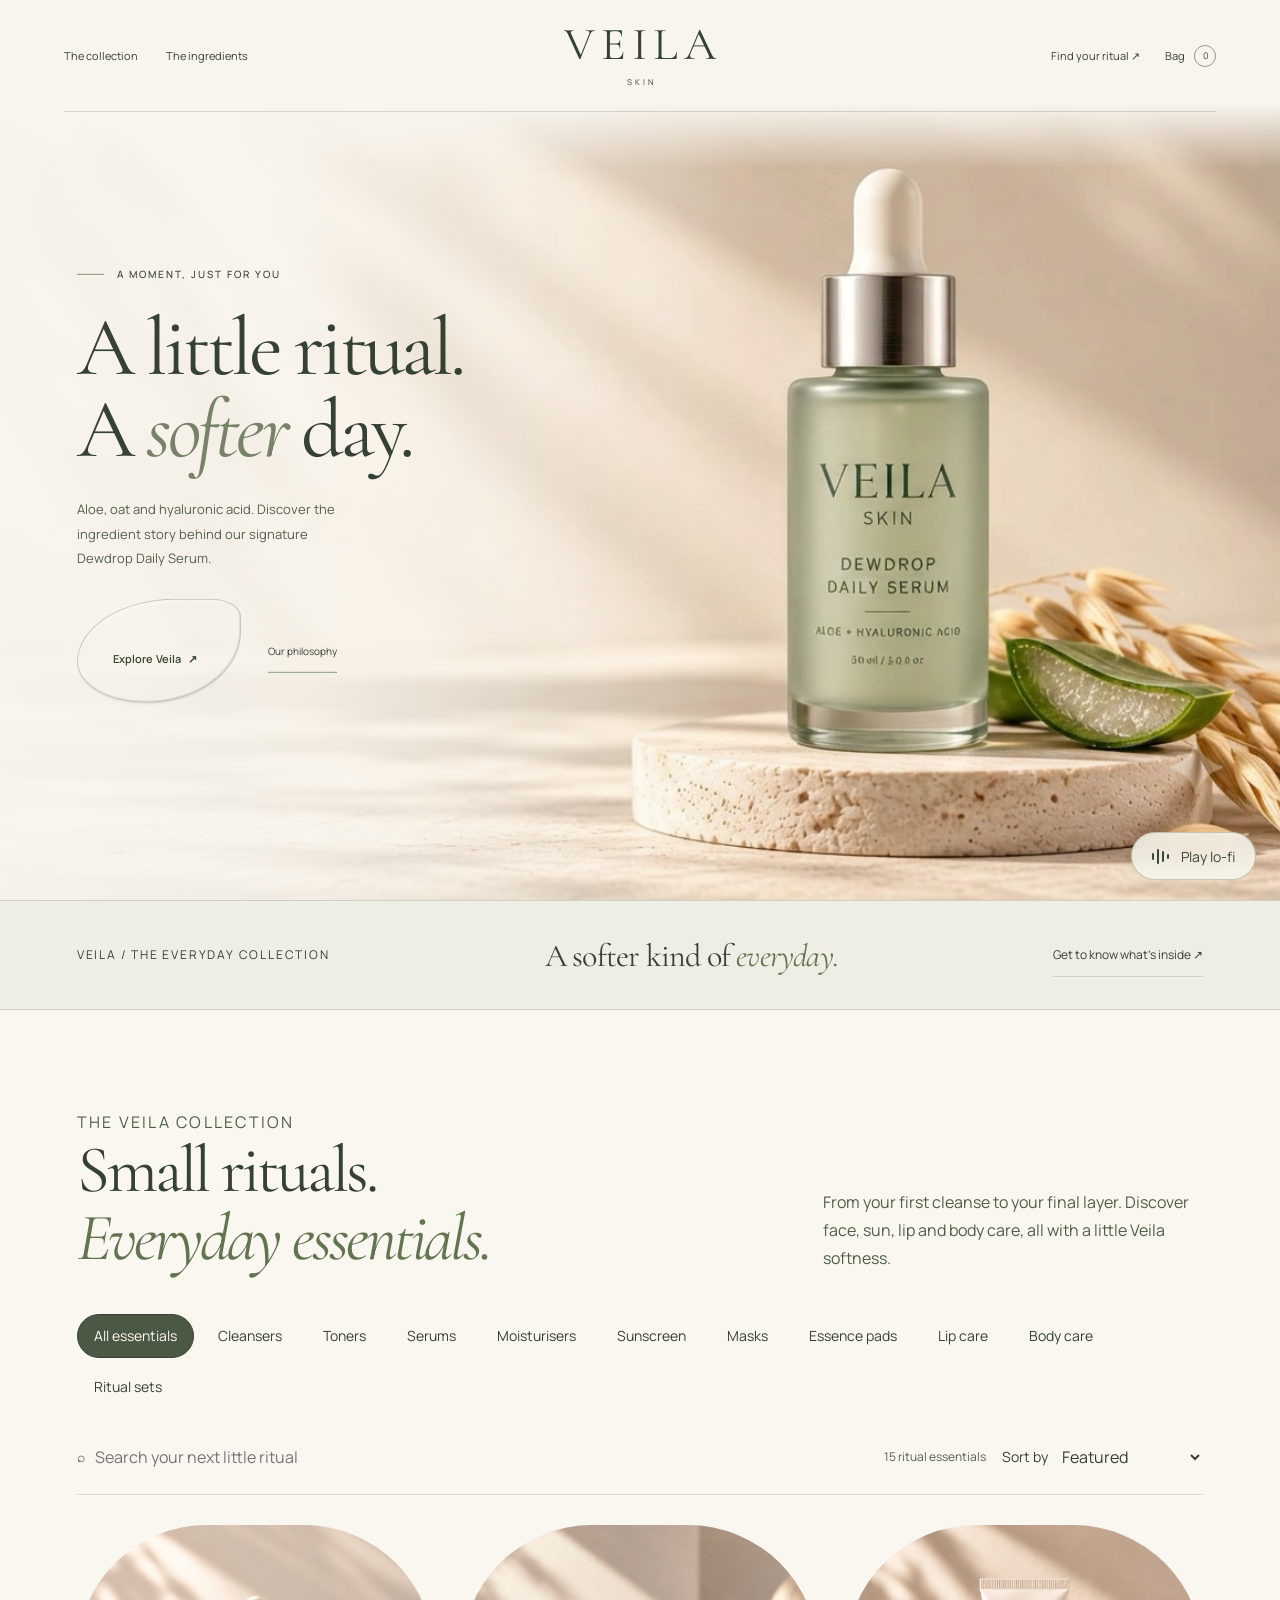
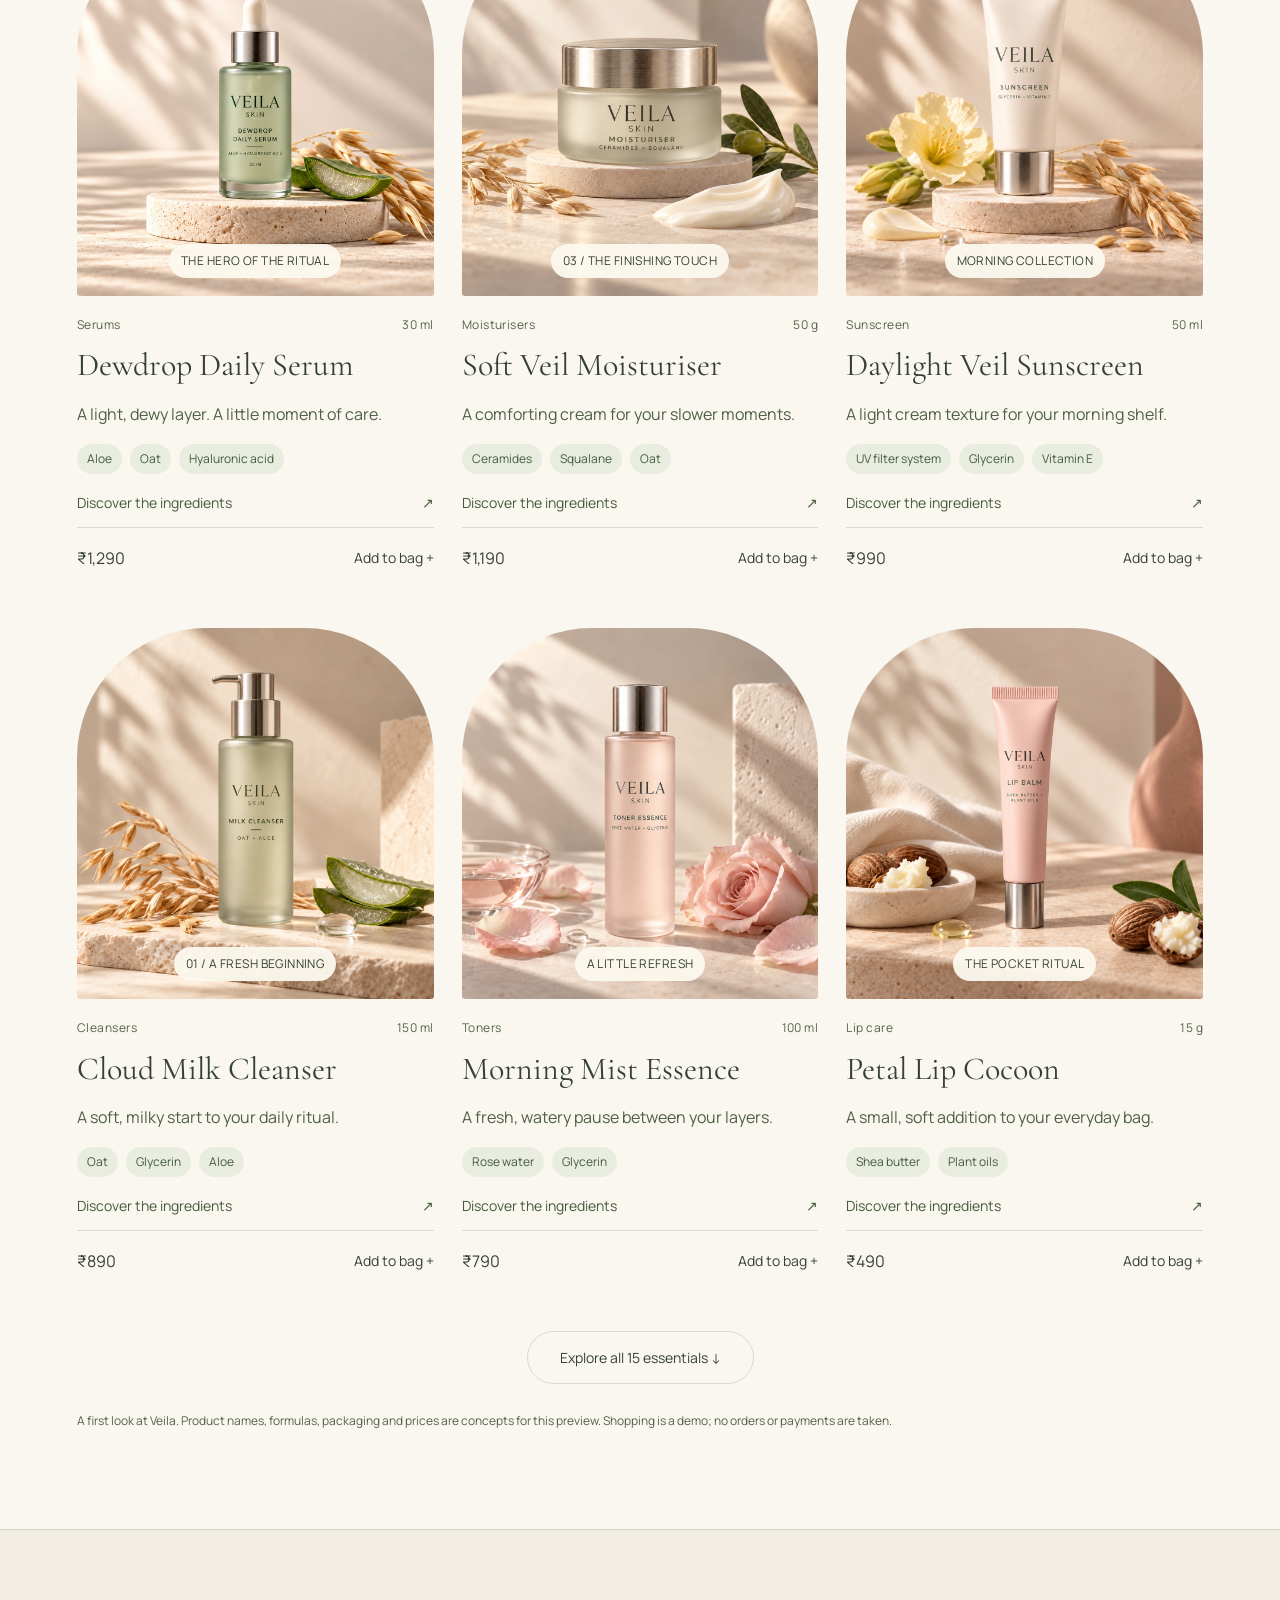
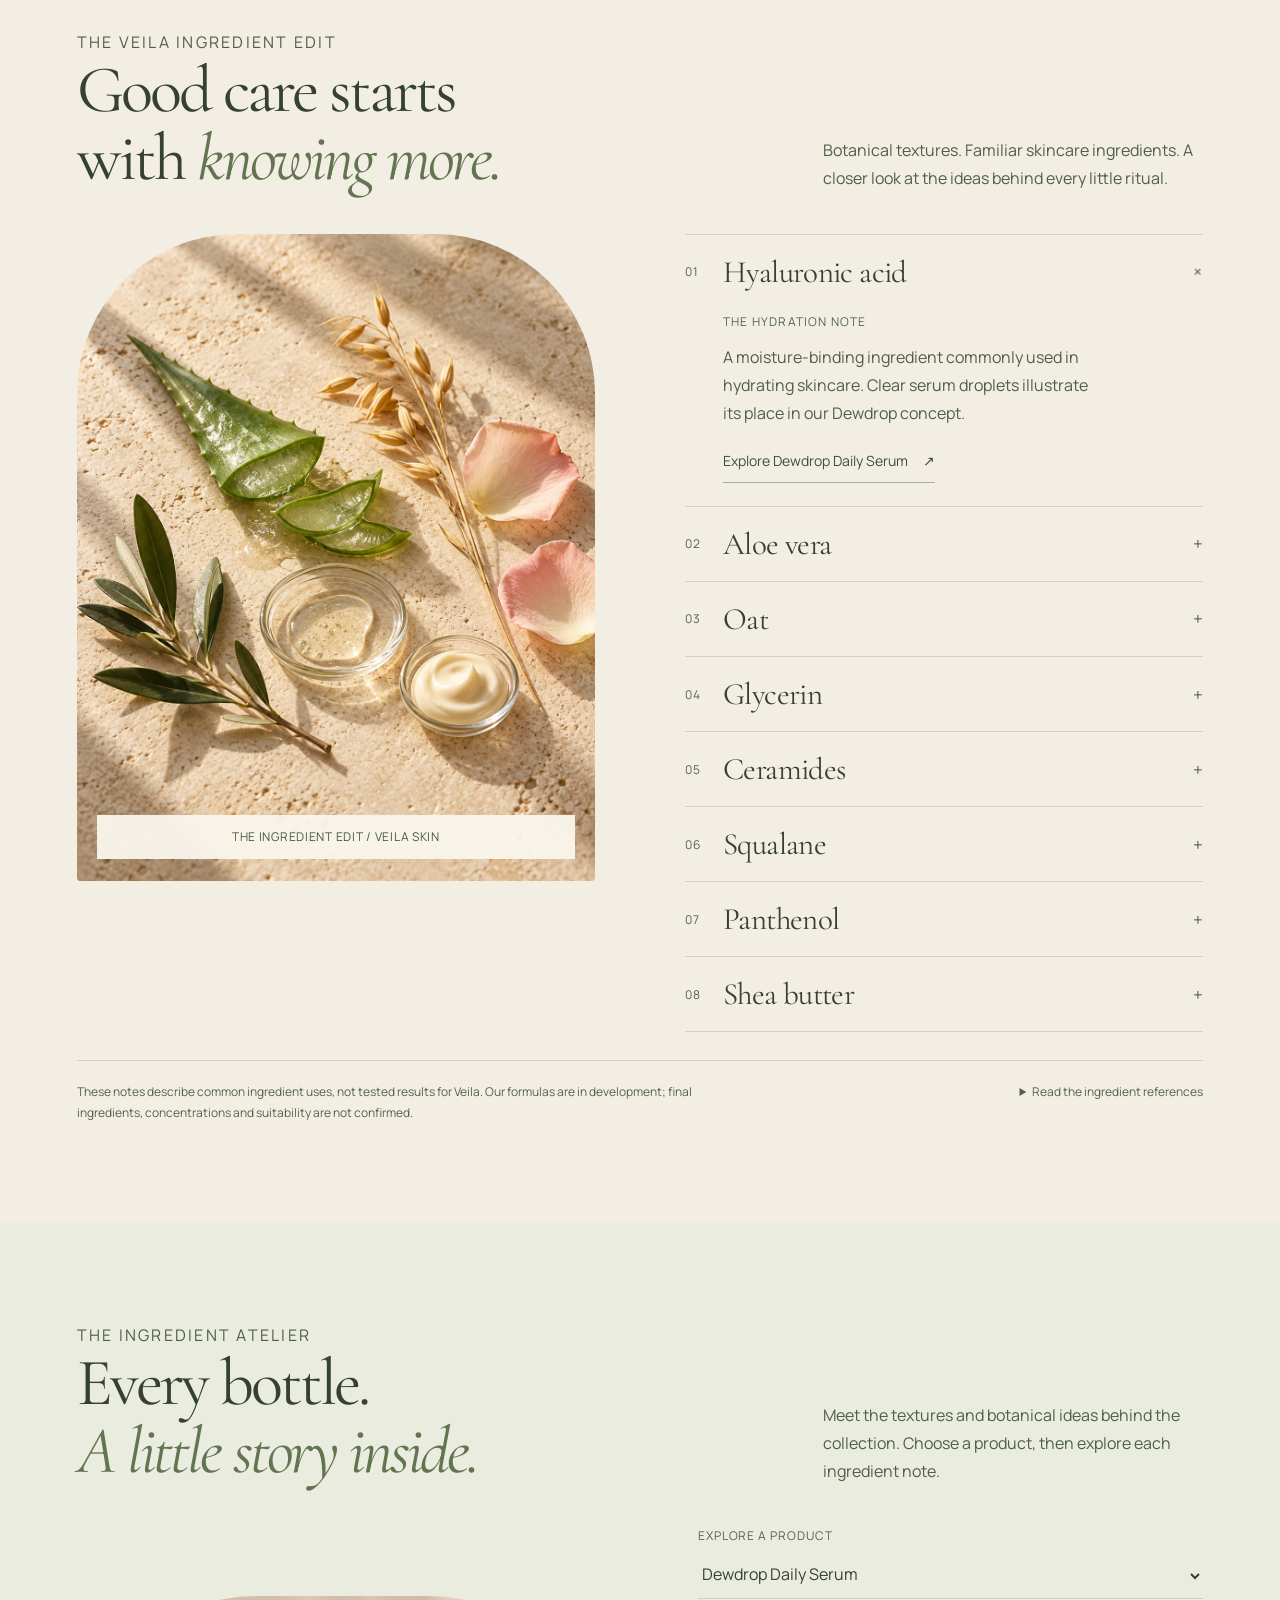
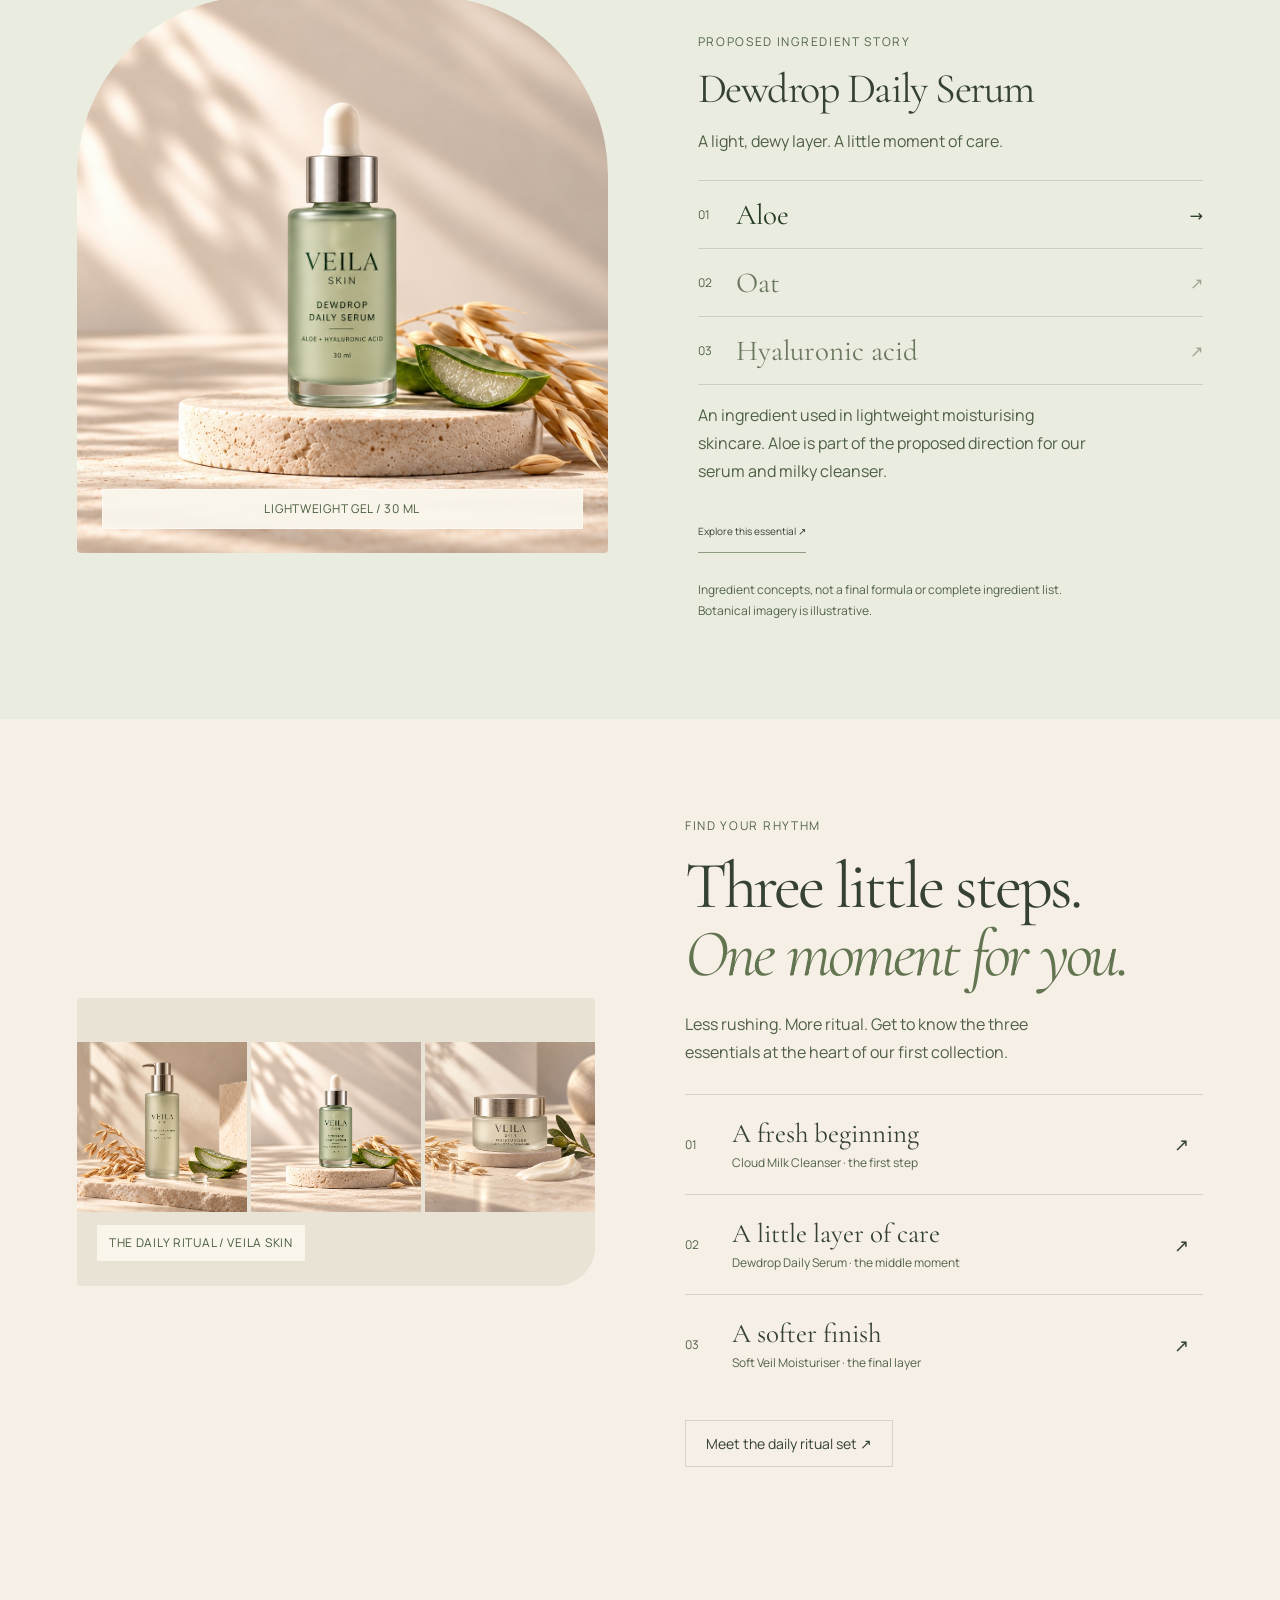
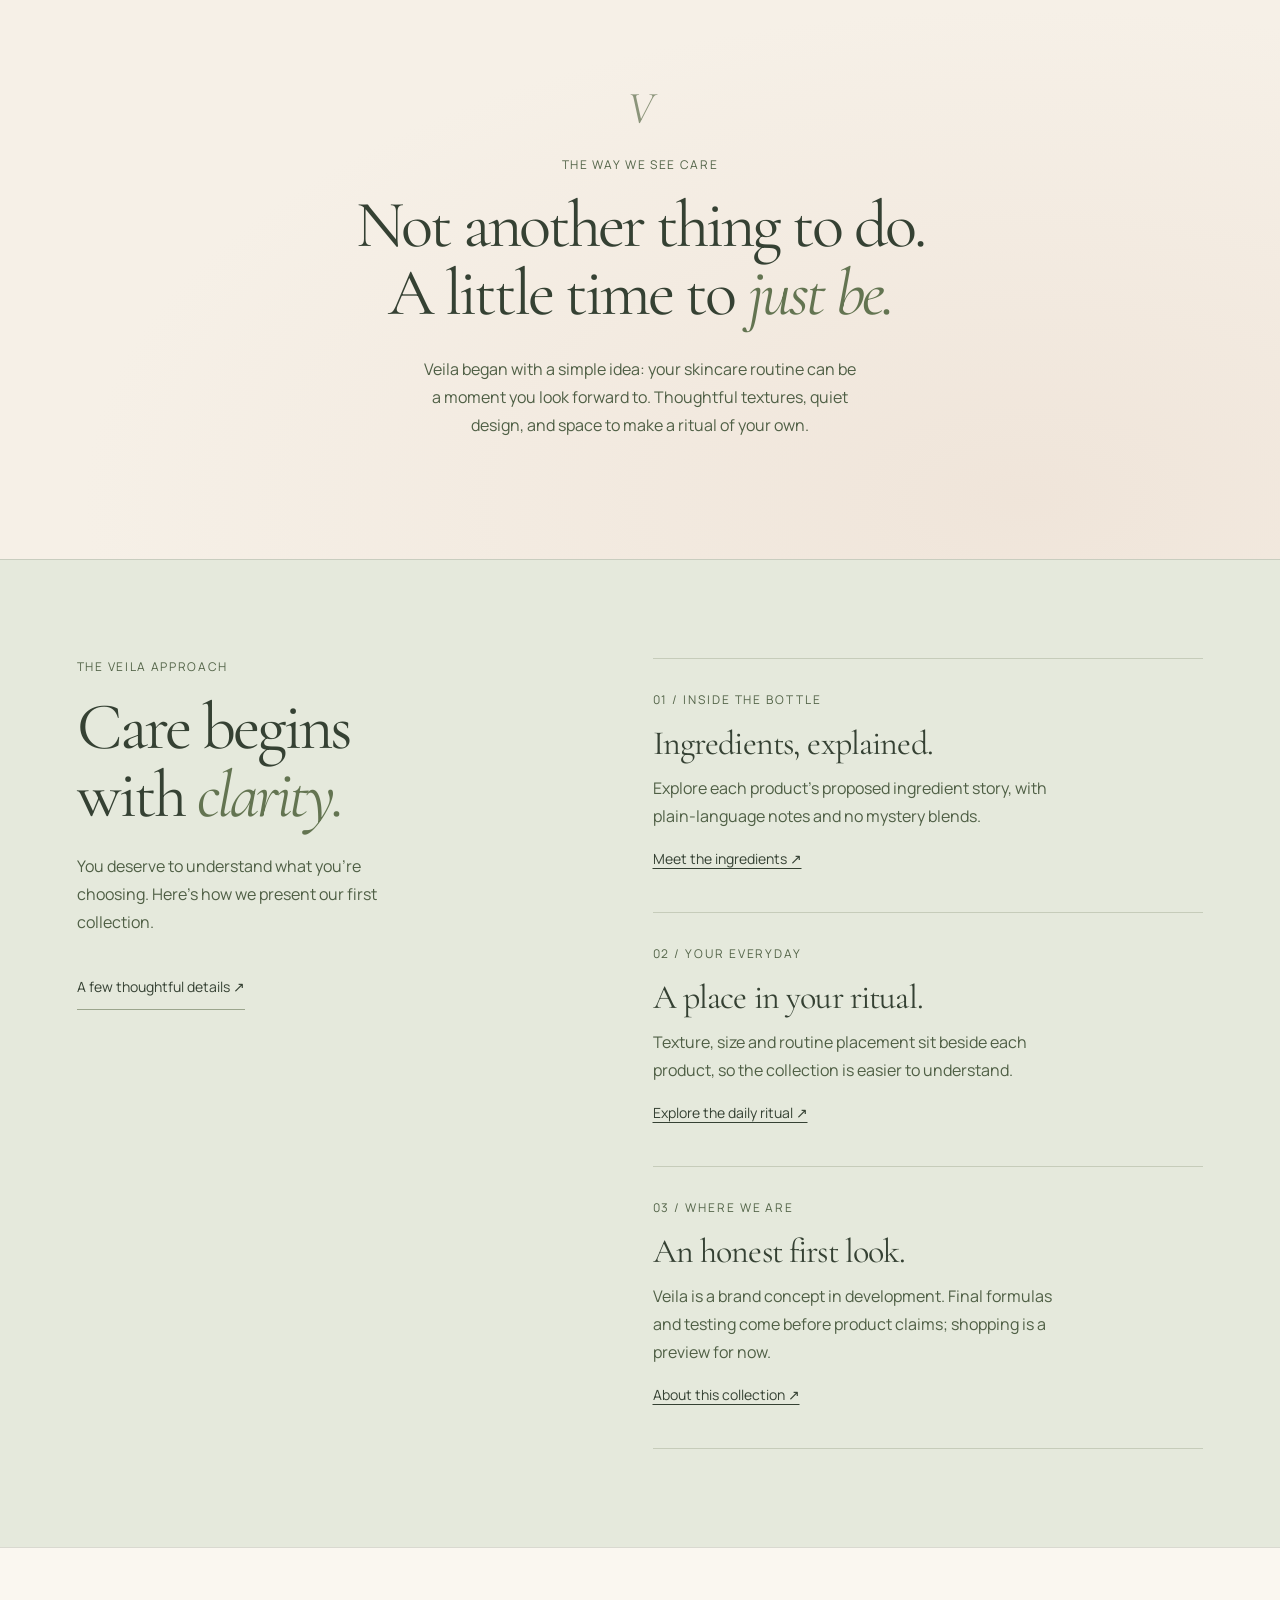
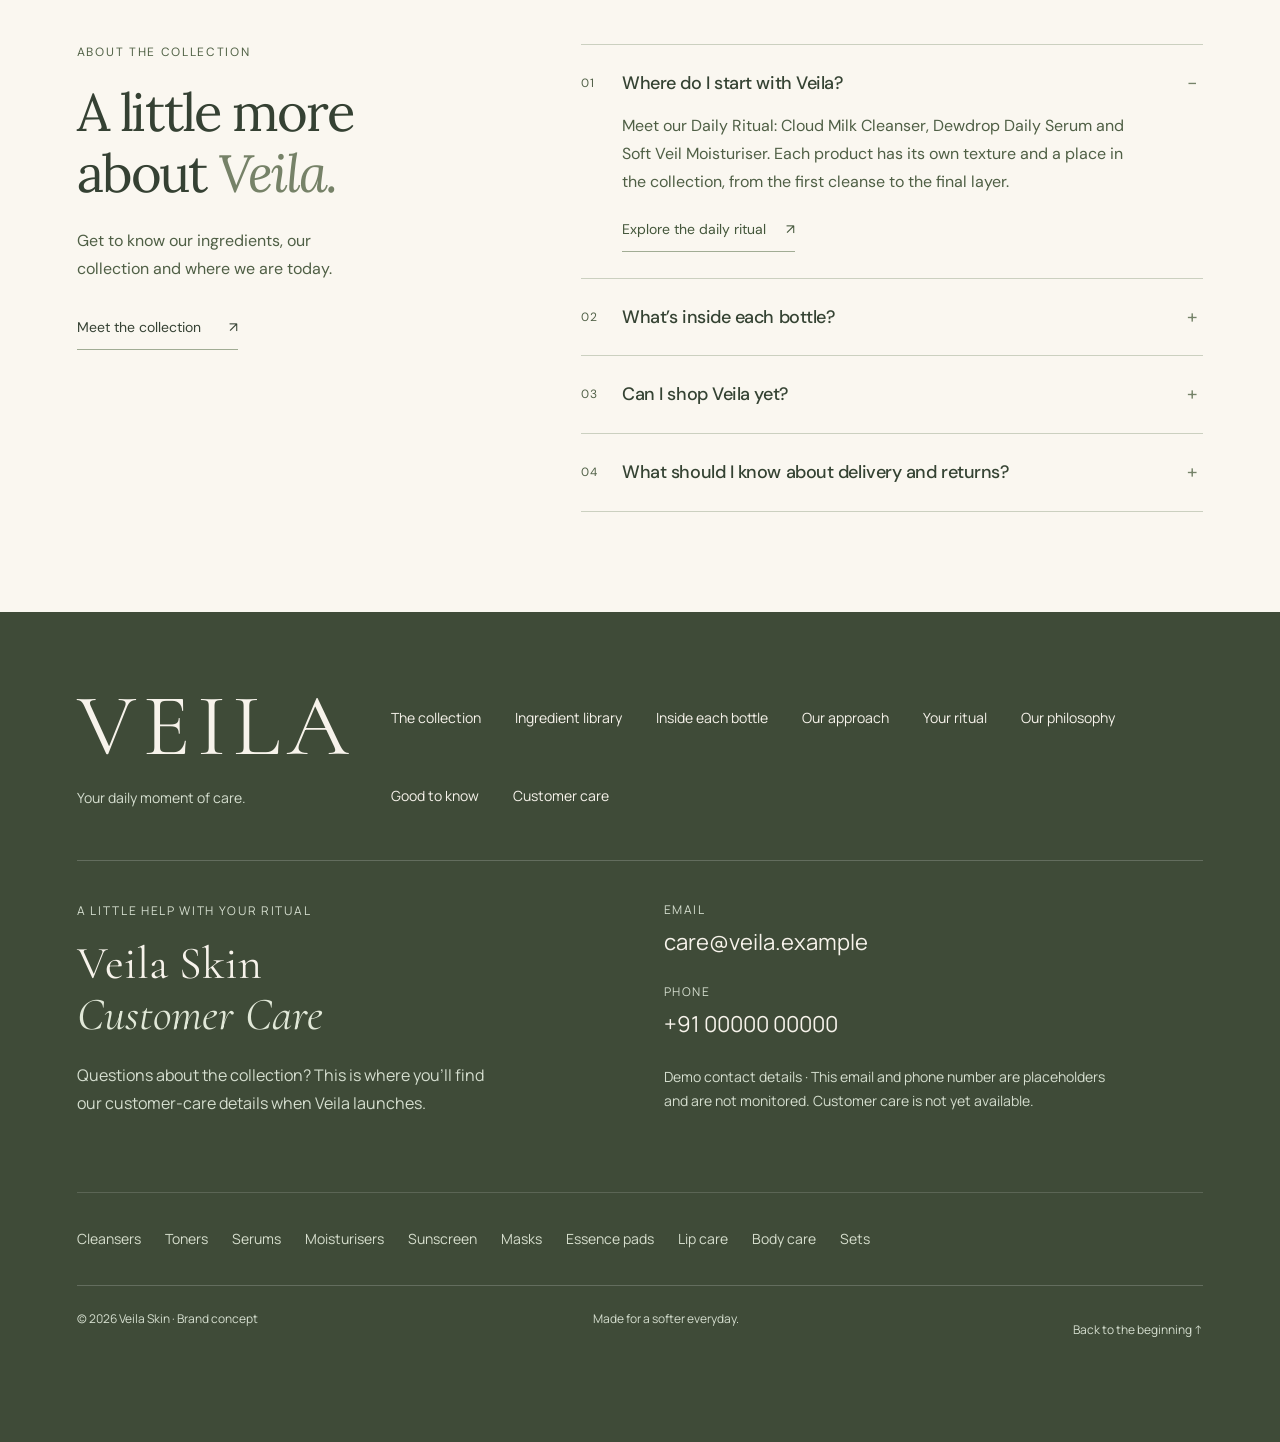
==== commit c95c2cc9: "Replace video play controls with optional ambient lo-fi music" ====
--- a/design/veila-hero.html
+++ b/design/veila-hero.html
@@ -25,7 +25,7 @@
 .scene canvas{position:absolute;inset:0}.scene canvas[hidden]{display:none}
 </style>
 <link rel="stylesheet" href="storefront.css">
-<link rel="stylesheet" href="veila-refined.css">
+<link rel="stylesheet" href="veila-refined.css?v=lofi-1">
 <link rel="stylesheet" href="hero-refined.css">
 </head>
 <body>
@@ -50,7 +50,7 @@
     <p class="intro">Aloe, oat and hyaluronic acid. Discover the ingredient story behind our signature Dewdrop Daily Serum.</p>
     <div class="cta-row"><span class="water-button-anchor"><button class="primary water-button" type="button" data-jump="collection"><span class="water-button-label">Explore Veila <span aria-hidden="true">↗</span></span></button></span><button class="text-link" type="button" data-jump="philosophy">Our philosophy</button></div>
   </section>
-  <div class="film-controls"><span class="film-hint">Move your mouse to explore</span><button type="button" class="film-toggle" id="film-toggle" aria-pressed="false">Play the ritual</button></div>
+  <div class="ritual-sound"><button type="button" class="lofi-toggle" id="lofi-toggle" aria-pressed="false" aria-label="Play lo-fi background music"><span class="lofi-bars" aria-hidden="true"><i></i><i></i><i></i><i></i></span><span id="lofi-label">Play lo-fi</span></button><span class="lofi-status" id="lofi-status" role="status"></span></div>
 
 </section>
 <div class="editorial-strip"><span>VEILA / THE EVERYDAY COLLECTION</span><p class="serif">A softer kind of <em>everyday.</em></p><a href="#ingredients">Get to know what’s inside ↗</a></div>
@@ -95,7 +95,8 @@
 <div class="toast" id="preview-status" role="status" aria-live="polite"></div>
 <dialog class="shop-dialog" id="product-dialog" aria-labelledby="product-dialog-title"><button type="button" class="dialog-close" data-close aria-label="Close product details" autofocus>×</button><div id="product-detail"></div></dialog>
 <dialog class="shop-dialog bag-dialog" id="bag-dialog" aria-labelledby="bag-title"><button type="button" class="dialog-close" data-close aria-label="Close shopping bag" autofocus>×</button><div class="bag-content"><p class="section-kicker">A moment of your own</p><h2 class="serif" id="bag-title">Your ritual bag.</h2><p class="bag-intro">Your collection, coming together. This preview bag is saved only in this browser.</p><div id="bag-items"></div><div class="bag-total"><span>Concept subtotal</span><strong id="bag-total">₹0</strong></div><p class="bag-intro">Shopping preview · Checkout isn't open yet. No orders or payments are taken.</p><button class="primary" type="button" data-continue>Continue exploring ↗</button></div></dialog>
-<script src="hero-film.js"></script>
+<script src="hero-film.js?v=lofi-1"></script>
+<script src="lofi.js"></script>
 <script src="water-button.js"></script>
 <script src="storefront.js"></script>
 </body>
--- a/design/veila-refined.css
+++ b/design/veila-refined.css
@@ -181,3 +181,18 @@
 .customer-care-details dd{font-size:22px;line-height:1.5;margin:0;overflow-wrap:anywhere}
 .customer-care-note{font-size:14px;line-height:1.75;color:#d5decf;max-width:460px;margin:24px 0 0}
 @media(max-width:760px){.customer-care{grid-template-columns:minmax(0,1fr);gap:30px;padding:32px 0}.customer-care-details dd{font-size:20px}}
+
+.ritual-sound{position:fixed;right:24px;bottom:max(20px,env(safe-area-inset-bottom));z-index:15;display:flex;flex-direction:column;align-items:flex-end;gap:8px;max-width:260px}
+.lofi-toggle{display:inline-flex;align-items:center;gap:12px;min-height:48px;border:1px solid #63745155;border-radius:999px;padding:12px 20px;background:#f9f7eedb;backdrop-filter:blur(14px);-webkit-backdrop-filter:blur(14px);box-shadow:0 4px 24px #2632200a;color:#394834;font:inherit;font-size:14px;cursor:pointer;transition:background .25s,transform .25s}
+.lofi-toggle:hover{background:#fffdf4;transform:translateY(-2px)}
+.lofi-toggle:focus-visible{outline:2px solid #394834;outline-offset:4px}
+.lofi-toggle:disabled{cursor:default}
+.lofi-bars{display:flex;align-items:center;gap:3px;height:18px}
+.lofi-bars i{display:block;width:2px;height:7px;border-radius:2px;background:currentColor;transform-origin:center}
+.lofi-bars i:nth-child(2){height:15px;animation-delay:-.3s}.lofi-bars i:nth-child(3){height:11px;animation-delay:-.65s}.lofi-bars i:nth-child(4){height:5px;animation-delay:-.2s}
+.lofi-toggle[aria-pressed=true] .lofi-bars i{animation-name:lofi-breathe;animation-duration:1.2s;animation-iteration-count:infinite;animation-timing-function:ease-in-out}
+.lofi-status:empty{display:none}.lofi-status{background:#f9f7ee;color:#394834;border-radius:12px;padding:10px 14px;font-size:12px;line-height:1.5}
+.site-footer{padding-bottom:90px}
+@keyframes lofi-breathe{0%,100%{transform:scaleY(.5)}50%{transform:scaleY(1)}}
+@media(max-width:760px){.ritual-sound{right:16px;bottom:max(14px,env(safe-area-inset-bottom))}.lofi-toggle{padding:11px 16px;font-size:13px}}
+@media(prefers-reduced-motion:reduce){.lofi-toggle{transition:none}.lofi-toggle:hover{transform:none}.lofi-toggle[aria-pressed=true] .lofi-bars i{animation:none}}
